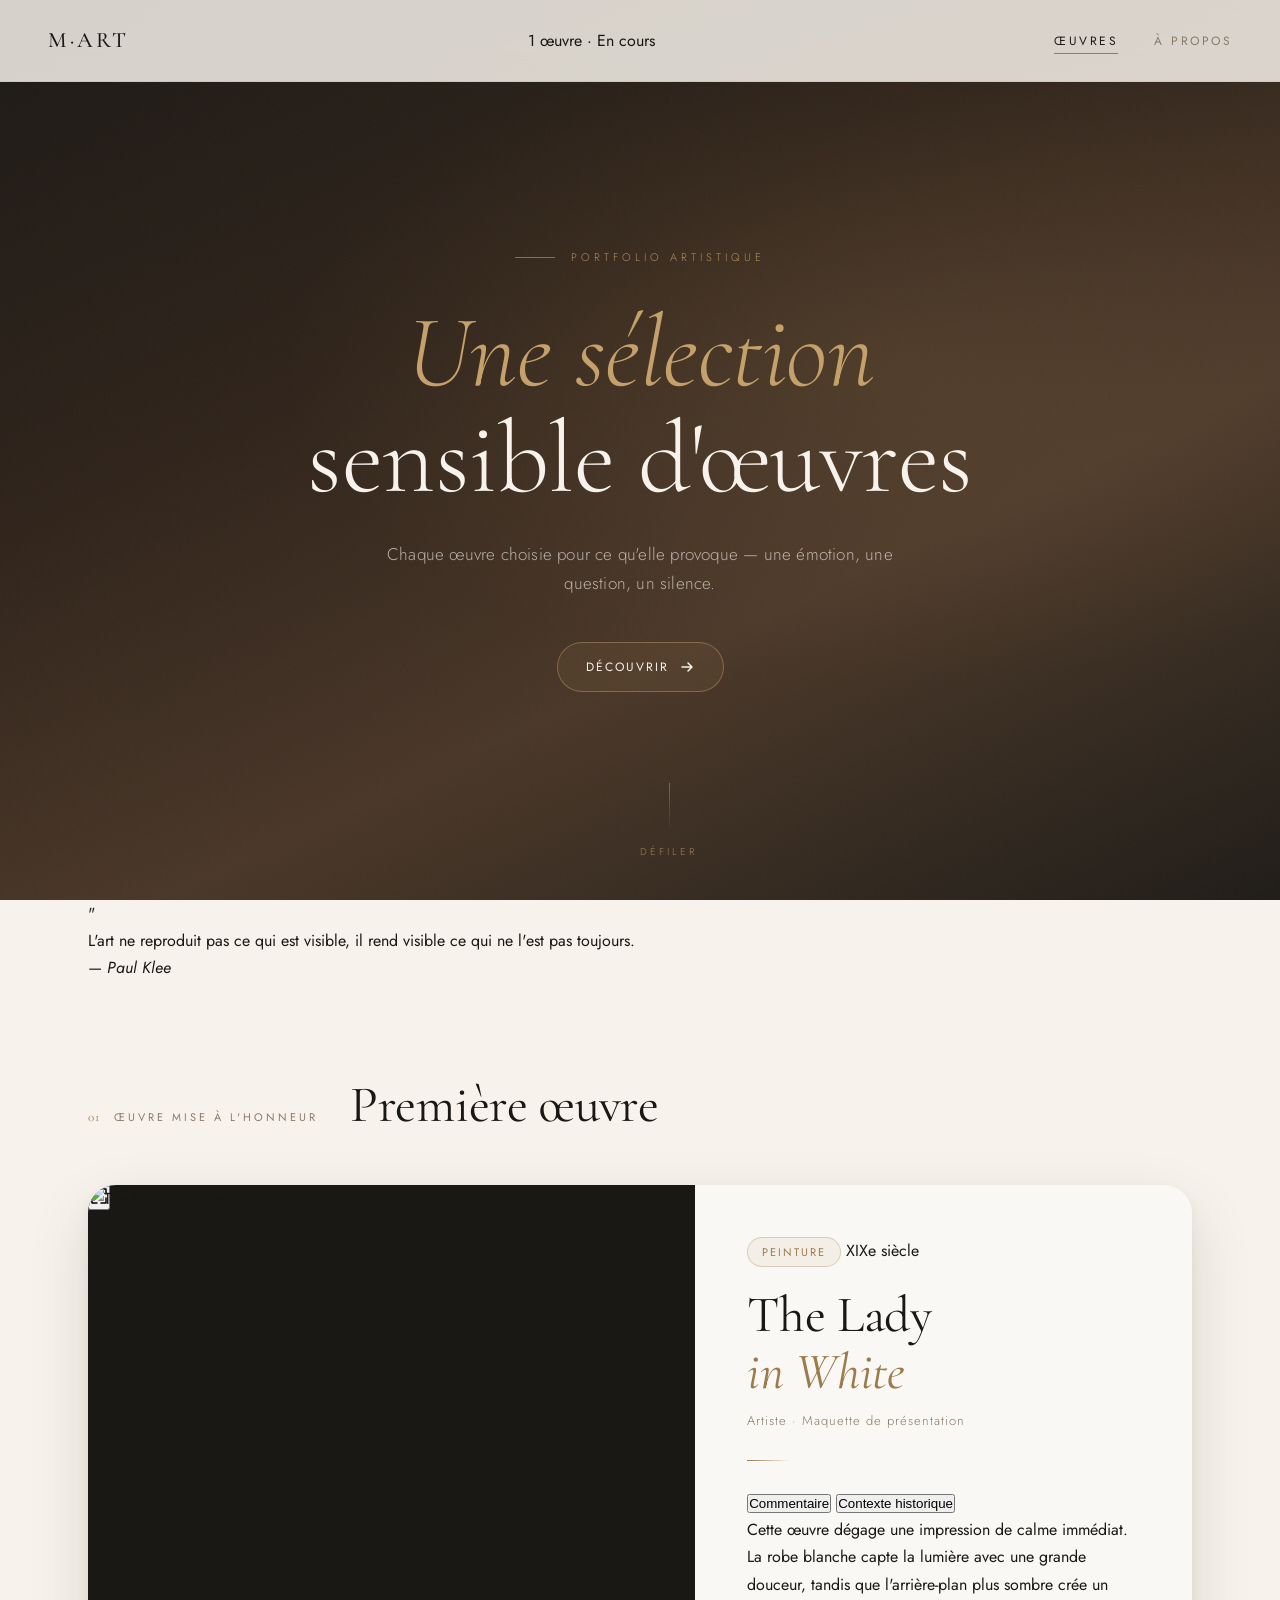
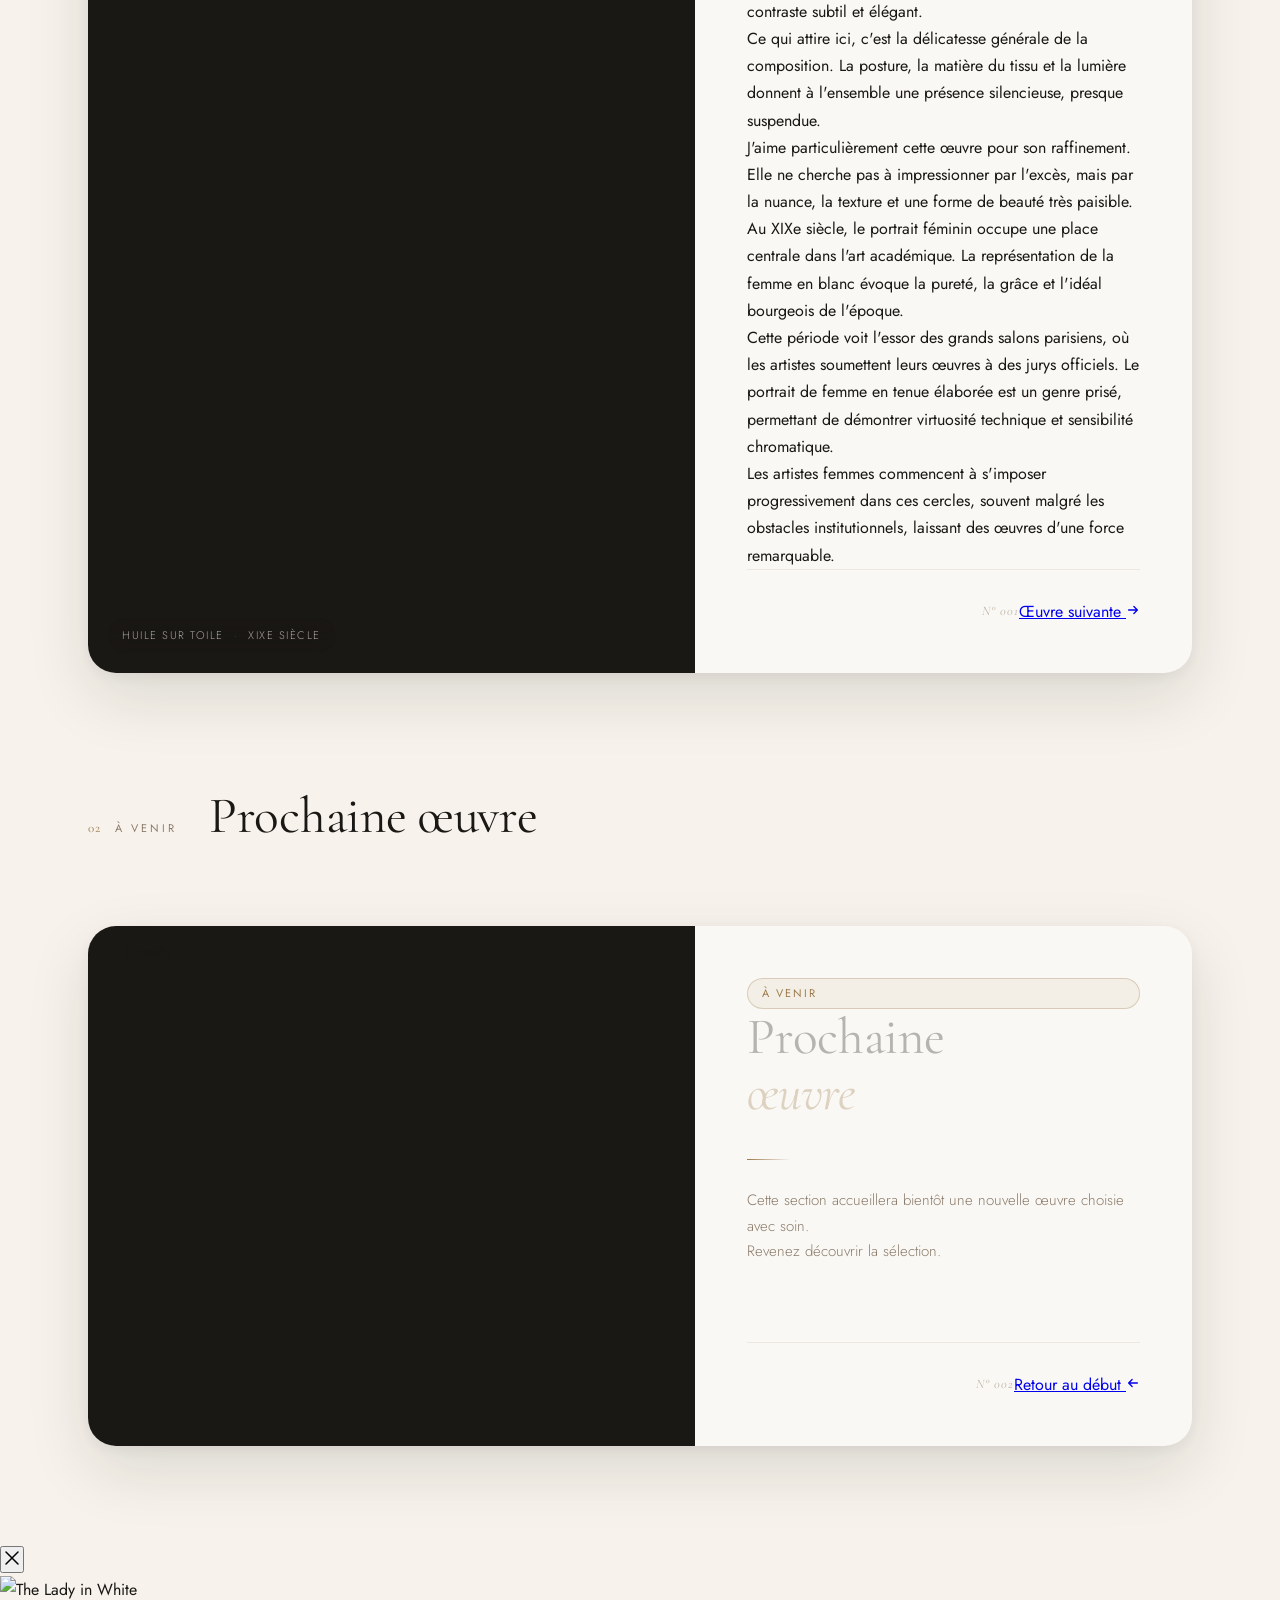
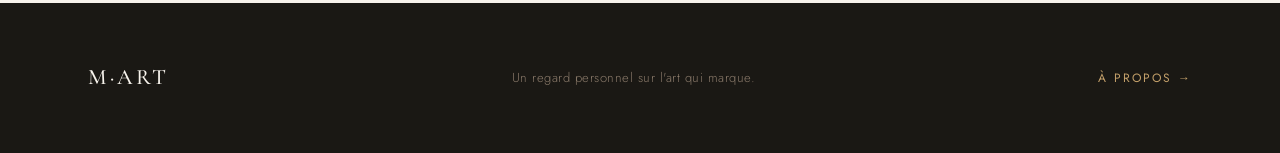
==== index.html @ 6d8e42b0 "Update title and navigation counter in index.html" ====
<!DOCTYPE html>
<html lang="fr">
<head>
  <meta charset="UTF-8">
  <meta name="viewport" content="width=device-width, initial-scale=1.0">
  <title>M·Art — Regards sensibles</title>
  <link rel="preconnect" href="https://fonts.googleapis.com">
  <link rel="preconnect" href="https://fonts.gstatic.com" crossorigin>
  <link href="https://fonts.googleapis.com/css2?family=Cormorant+Garamond:ital,wght@0,300;0,400;0,500;0,600;1,300;1,400;1,500&family=Jost:wght@200;300;400;500&display=swap" rel="stylesheet">
  <link rel="stylesheet" href="style.css">
</head>
<body>

  <!-- PROGRESS BAR -->
  <div class="progress-bar" id="progressBar"></div>

  <!-- PAGE TRANSITION OVERLAY -->
  <div class="page-transition" id="pageTransition"></div>

  <!-- NAVIGATION -->
  <nav class="nav" id="mainNav">
    <a href="index.html" class="nav-brand">M·Art</a>
    <div class="nav-center">
      <span class="nav-counter">1 œuvre · En cours</span>
    </div>
    <div class="nav-links">
      <a href="index.html" class="nav-link active">Œuvres</a>
      <a href="presentation.html" class="nav-link">À propos</a>
    </div>
  </nav>

  <!-- HERO -->
  <header class="hero" id="hero">
    <div class="hero-bg"></div>
    <div class="hero-noise"></div>
    <div class="hero-parallax-img" id="heroParallax"></div>

    <div class="hero-content">
      <div class="hero-eyebrow">
        <span class="eyebrow-line"></span>
        <span class="eyebrow-text">Portfolio artistique</span>
      </div>
      <h1 class="hero-title">
        <em>Une sélection</em><br>
        sensible d'œuvres
      </h1>
      <p class="hero-sub">
        Chaque œuvre choisie pour ce qu'elle provoque — une émotion, une question, un silence.
      </p>
      <a href="presentation.html" class="hero-cta page-link">
        <span>Découvrir</span>
        <svg width="16" height="16" viewBox="0 0 16 16" fill="none"><path d="M3 8h10M9 4l4 4-4 4" stroke="currentColor" stroke-width="1.5" stroke-linecap="round" stroke-linejoin="round"/></svg>
      </a>
    </div>

    <!-- SCROLL INDICATOR — séparé du bouton, positionné sur le côté -->
    <div class="hero-scroll">
      <div class="scroll-line"></div>
      <span>Défiler</span>
    </div>
  </header>

  <!-- QUOTE SECTION -->
  <section class="quote-section">
    <div class="quote-inner container">
      <span class="quote-mark">"</span>
      <blockquote>L'art ne reproduit pas ce qui est visible, il rend visible ce qui ne l'est pas toujours.</blockquote>
      <cite>— Paul Klee</cite>
    </div>
  </section>

  <!-- SECTION LABEL -->
  <section class="section-intro container">
    <div class="section-label">
      <span class="label-number">01</span>
      <span class="label-text">Œuvre mise à l'honneur</span>
    </div>
    <h2 class="section-heading">Première œuvre</h2>
  </section>

  <!-- ART CARD -->
  <main class="container">
    <article class="art-card reveal" id="artwork-1">

      <!-- IMAGE + FOCUS -->
      <div class="art-image-wrap" id="imageWrap">
        <div class="art-image-inner">
          <img src="lady.png" alt="The Lady in White" id="mainArtImg">
        </div>
        <button class="focus-btn" id="focusBtn" title="Agrandir">
          <svg width="18" height="18" viewBox="0 0 18 18" fill="none">
            <path d="M2 2h5M2 2v5M16 2h-5M16 2v5M2 16h5M2 16v-5M16 16h-5M16 16v-5" stroke="currentColor" stroke-width="1.5" stroke-linecap="round"/>
          </svg>
        </button>
        <div class="art-image-caption">
          <span>Huile sur toile</span>
          <span class="caption-dot">·</span>
          <span>XIXe siècle</span>
        </div>

        <!-- COLOR PALETTE -->
        <div class="color-palette">
          <div class="palette-dot" style="background:#d8cfc3;" title="#d8cfc3"></div>
          <div class="palette-dot" style="background:#8a7060;" title="#8a7060"></div>
          <div class="palette-dot" style="background:#3d2e22;" title="#3d2e22"></div>
          <div class="palette-dot" style="background:#ede6da;" title="#ede6da"></div>
        </div>
      </div>

      <!-- CONTENT -->
      <div class="art-content">
        <div class="art-meta">
          <span class="art-tag">Peinture</span>
          <span class="art-date">XIXe siècle</span>
        </div>

        <h3 class="art-title">The Lady<br><em>in White</em></h3>
        <p class="art-artist">Artiste · Maquette de présentation</p>

        <div class="art-divider"></div>

        <!-- TABS -->
        <div class="tabs">
          <button class="tab active" data-tab="comment">Commentaire</button>
          <button class="tab" data-tab="context">Contexte historique</button>
        </div>

        <div class="tab-content active" id="tab-comment">
          <p>Cette œuvre dégage une impression de calme immédiat. La robe blanche capte la lumière avec une grande douceur, tandis que l'arrière-plan plus sombre crée un contraste subtil et élégant.</p>
          <p>Ce qui attire ici, c'est la délicatesse générale de la composition. La posture, la matière du tissu et la lumière donnent à l'ensemble une présence silencieuse, presque suspendue.</p>
          <p>J'aime particulièrement cette œuvre pour son raffinement. Elle ne cherche pas à impressionner par l'excès, mais par la nuance, la texture et une forme de beauté très paisible.</p>
        </div>

        <div class="tab-content" id="tab-context">
          <p>Au XIXe siècle, le portrait féminin occupe une place centrale dans l'art académique. La représentation de la femme en blanc évoque la pureté, la grâce et l'idéal bourgeois de l'époque.</p>
          <p>Cette période voit l'essor des grands salons parisiens, où les artistes soumettent leurs œuvres à des jurys officiels. Le portrait de femme en tenue élaborée est un genre prisé, permettant de démontrer virtuosité technique et sensibilité chromatique.</p>
          <p>Les artistes femmes commencent à s'imposer progressivement dans ces cercles, souvent malgré les obstacles institutionnels, laissant des œuvres d'une force remarquable.</p>
        </div>

        <div class="art-footer">
          <div class="art-number">N° 001</div>
          <a href="#artwork-2" class="next-artwork">
            Œuvre suivante
            <svg width="14" height="14" viewBox="0 0 16 16" fill="none"><path d="M3 8h10M9 4l4 4-4 4" stroke="currentColor" stroke-width="1.5" stroke-linecap="round" stroke-linejoin="round"/></svg>
          </a>
        </div>
      </div>
    </article>

    <!-- ARTWORK 2 (placeholder) -->
    <div class="section-intro" style="padding-top:0; margin-bottom: 30px;">
      <div class="section-label">
        <span class="label-number">02</span>
        <span class="label-text">À venir</span>
      </div>
      <h2 class="section-heading">Prochaine œuvre</h2>
    </div>

    <article class="art-card art-card--placeholder reveal" id="artwork-2">
      <div class="art-image-wrap placeholder-image">
        <div class="placeholder-text">
          <svg width="32" height="32" viewBox="0 0 24 24" fill="none"><path d="M12 5v14M5 12h14" stroke="currentColor" stroke-width="1.5" stroke-linecap="round"/></svg>
          <span>Bientôt</span>
        </div>
      </div>
      <div class="art-content art-content--placeholder">
        <span class="art-tag">À venir</span>
        <h3 class="art-title" style="opacity:0.3">Prochaine<br><em>œuvre</em></h3>
        <div class="art-divider"></div>
        <p style="color: var(--taupe); font-size:15px; font-weight:300;">
          Cette section accueillera bientôt une nouvelle œuvre choisie avec soin.<br>Revenez découvrir la sélection.
        </p>
        <div class="art-footer">
          <div class="art-number">N° 002</div>
          <a href="#artwork-1" class="next-artwork">
            Retour au début
            <svg width="14" height="14" viewBox="0 0 16 16" fill="none" style="transform:rotate(180deg)"><path d="M3 8h10M9 4l4 4-4 4" stroke="currentColor" stroke-width="1.5" stroke-linecap="round" stroke-linejoin="round"/></svg>
          </a>
        </div>
      </div>
    </article>
  </main>

  <!-- LIGHTBOX -->
  <div class="lightbox" id="lightbox">
    <button class="lightbox-close" id="lightboxClose">
      <svg width="20" height="20" viewBox="0 0 20 20" fill="none"><path d="M4 4l12 12M16 4L4 16" stroke="currentColor" stroke-width="1.5" stroke-linecap="round"/></svg>
    </button>
    <div class="lightbox-img-wrap">
      <img src="lady.png" alt="The Lady in White" id="lightboxImg">
    </div>
  </div>

  <!-- FOOTER -->
  <footer class="site-footer">
    <div class="footer-inner container">
      <p class="footer-brand">M·Art</p>
      <p class="footer-copy">Un regard personnel sur l'art qui marque.</p>
      <a href="presentation.html" class="footer-link page-link">À propos →</a>
    </div>
  </footer>

  <script>
    // === PROGRESS BAR ===
    const progressBar = document.getElementById('progressBar');
    window.addEventListener('scroll', () => {
      const scrollTop = window.scrollY;
      const docHeight = document.body.scrollHeight - window.innerHeight;
      progressBar.style.width = (scrollTop / docHeight * 100) + '%';
    });

    // === PARALLAX HERO ===
    const heroBg = document.getElementById('heroParallax');
    window.addEventListener('scroll', () => {
      const y = window.scrollY;
      if (heroBg) heroBg.style.transform = `translateY(${y * 0.3}px)`;
    });

    // === REVEAL ON SCROLL ===
    const observer = new IntersectionObserver((entries) => {
      entries.forEach(e => {
        if (e.isIntersecting) e.target.classList.add('visible');
      });
    }, { threshold: 0.08 });
    document.querySelectorAll('.reveal').forEach(el => observer.observe(el));

    // === TABS ===
    document.querySelectorAll('.tab').forEach(btn => {
      btn.addEventListener('click', () => {
        const tabId = btn.dataset.tab;
        btn.closest('.art-content').querySelectorAll('.tab').forEach(t => t.classList.remove('active'));
        btn.closest('.art-content').querySelectorAll('.tab-content').forEach(c => c.classList.remove('active'));
        btn.classList.add('active');
        document.getElementById('tab-' + tabId).classList.add('active');
      });
    });

    // === LIGHTBOX ===
    const lightbox = document.getElementById('lightbox');
    document.getElementById('focusBtn').addEventListener('click', () => {
      lightbox.classList.add('open');
      document.body.style.overflow = 'hidden';
    });
    document.getElementById('lightboxClose').addEventListener('click', closeLightbox);
    lightbox.addEventListener('click', (e) => { if (e.target === lightbox) closeLightbox(); });
    document.addEventListener('keydown', (e) => { if (e.key === 'Escape') closeLightbox(); });
    function closeLightbox() {
      lightbox.classList.remove('open');
      document.body.style.overflow = '';
    }

    // === PAGE TRANSITIONS ===
    const overlay = document.getElementById('pageTransition');
    document.querySelectorAll('a.page-link').forEach(link => {
      link.addEventListener('click', (e) => {
        const href = link.getAttribute('href');
        if (!href || href.startsWith('#')) return;
        e.preventDefault();
        overlay.classList.add('active');
        setTimeout(() => { window.location.href = href; }, 380);
      });
    });
    window.addEventListener('pageshow', () => {
      overlay.classList.remove('active');
    });

    // === NAV SCROLL ===
    const nav = document.getElementById('mainNav');
    window.addEventListener('scroll', () => {
      nav.classList.toggle('scrolled', window.scrollY > 60);
    });
  </script>
</body>
</html>
---- style.css ----
/* =============================================
   M-ART — Style éditorial haut de gamme
   Palette : ivoire chaud, charbon, or brun, taupe
============================================= */

/* === RESET & BASE === */
*, *::before, *::after {
  box-sizing: border-box;
  margin: 0;
  padding: 0;
}

:root {
  --ivory:     #f7f3ec;
  --ivory-2:   #ede8df;
  --cream:     #faf8f4;
  --charcoal:  #1a1814;
  --brown:     #2e2219;
  --gold:      #9c7a4a;
  --gold-light:#c4a06a;
  --taupe:     #8a7a6a;
  --taupe-lt:  #bfb4a6;
  --white:     #ffffff;

  --font-display: 'Cormorant Garamond', Georgia, serif;
  --font-body:    'Jost', sans-serif;

  --radius-sm: 8px;
  --radius-md: 18px;
  --radius-lg: 28px;

  --shadow-card: 0 24px 64px rgba(26,24,20,0.12), 0 4px 16px rgba(26,24,20,0.06);
  --shadow-img:  0 16px 48px rgba(26,24,20,0.18);
}

html {
  scroll-behavior: smooth;
}

body {
  font-family: var(--font-body);
  background: var(--ivory);
  color: var(--charcoal);
  line-height: 1.7;
  -webkit-font-smoothing: antialiased;
  cursor: default;
}

/* === CUSTOM CURSOR === */
body * {
  cursor: default;
}
a, button { cursor: pointer; }

/* === NAVIGATION === */
.nav {
  position: fixed;
  top: 0;
  left: 0;
  right: 0;
  z-index: 100;
  display: flex;
  align-items: center;
  justify-content: space-between;
  padding: 22px 48px;
  background: rgba(247, 243, 236, 0.85);
  backdrop-filter: blur(14px);
  -webkit-backdrop-filter: blur(14px);
  border-bottom: 1px solid rgba(156, 122, 74, 0.12);
  transition: padding 0.3s ease;
}

.nav-brand {
  font-family: var(--font-display);
  font-size: 22px;
  font-weight: 500;
  letter-spacing: 3px;
  color: var(--charcoal);
  text-decoration: none;
  text-transform: uppercase;
}

.nav-links {
  display: flex;
  gap: 36px;
}

.nav-link {
  font-family: var(--font-body);
  font-size: 12px;
  font-weight: 400;
  letter-spacing: 2.5px;
  text-transform: uppercase;
  color: var(--taupe);
  text-decoration: none;
  position: relative;
  transition: color 0.3s ease;
}

.nav-link::after {
  content: '';
  position: absolute;
  bottom: -3px;
  left: 0;
  width: 0;
  height: 1px;
  background: var(--gold);
  transition: width 0.3s ease;
}

.nav-link:hover,
.nav-link.active {
  color: var(--charcoal);
}

.nav-link:hover::after,
.nav-link.active::after {
  width: 100%;
}

/* === HERO === */
.hero {
  position: relative;
  min-height: 100vh;
  display: flex;
  align-items: center;
  justify-content: center;
  overflow: hidden;
  padding: 120px 48px 80px;
}

.hero-bg {
  position: absolute;
  inset: 0;
  background:
    radial-gradient(ellipse 80% 60% at 70% 40%, rgba(156, 122, 74, 0.18) 0%, transparent 60%),
    radial-gradient(ellipse 60% 80% at 20% 70%, rgba(46, 34, 25, 0.12) 0%, transparent 60%),
    linear-gradient(155deg, #1a1814 0%, #2e2219 35%, #4a3728 65%, #1e1b16 100%);
}

.hero-noise {
  position: absolute;
  inset: 0;
  opacity: 0.04;
  background-image: url("data:image/svg+xml,%3Csvg viewBox='0 0 256 256' xmlns='http://www.w3.org/2000/svg'%3E%3Cfilter id='noise'%3E%3CfeTurbulence type='fractalNoise' baseFrequency='0.9' numOctaves='4' stitchTiles='stitch'/%3E%3C/filter%3E%3Crect width='100%25' height='100%25' filter='url(%23noise)'/%3E%3C/svg%3E");
  background-size: 200px;
  pointer-events: none;
}

.hero-content {
  position: relative;
  z-index: 2;
  max-width: 900px;
  text-align: center;
  animation: fadeUp 1.1s cubic-bezier(0.22, 1, 0.36, 1) both;
}

@keyframes fadeUp {
  from { opacity: 0; transform: translateY(32px); }
  to   { opacity: 1; transform: translateY(0); }
}

.hero-eyebrow {
  display: flex;
  align-items: center;
  justify-content: center;
  gap: 16px;
  margin-bottom: 32px;
  animation: fadeUp 1.1s 0.1s cubic-bezier(0.22, 1, 0.36, 1) both;
}

.eyebrow-line {
  display: block;
  width: 40px;
  height: 1px;
  background: rgba(196, 160, 106, 0.6);
}

.eyebrow-text {
  font-family: var(--font-body);
  font-size: 11px;
  font-weight: 300;
  letter-spacing: 4px;
  text-transform: uppercase;
  color: rgba(196, 160, 106, 0.85);
}

.hero-title {
  font-family: var(--font-display);
  font-size: clamp(56px, 8vw, 110px);
  font-weight: 300;
  line-height: 1.04;
  color: var(--ivory);
  margin-bottom: 28px;
  letter-spacing: -0.5px;
  animation: fadeUp 1.1s 0.18s cubic-bezier(0.22, 1, 0.36, 1) both;
}

.hero-title em {
  font-style: italic;
  color: var(--gold-light);
}

.hero-sub {
  font-size: 17px;
  font-weight: 300;
  color: rgba(247, 243, 236, 0.65);
  max-width: 540px;
  margin: 0 auto 44px;
  letter-spacing: 0.2px;
  animation: fadeUp 1.1s 0.26s cubic-bezier(0.22, 1, 0.36, 1) both;
}

.hero-cta {
  display: inline-flex;
  align-items: center;
  gap: 10px;
  padding: 14px 28px;
  border: 1px solid rgba(196, 160, 106, 0.45);
  border-radius: 999px;
  color: var(--ivory);
  text-decoration: none;
  font-size: 12px;
  font-weight: 400;
  letter-spacing: 2px;
  text-transform: uppercase;
  background: rgba(156, 122, 74, 0.12);
  transition: all 0.35s ease;
  backdrop-filter: blur(4px);
  animation: fadeUp 1.1s 0.34s cubic-bezier(0.22, 1, 0.36, 1) both;
}

.hero-cta:hover {
  background: rgba(156, 122, 74, 0.28);
  border-color: rgba(196, 160, 106, 0.7);
  gap: 16px;
}

/* On presentation page, the button is on light background */
.about-content .hero-cta {
  color: var(--charcoal);
  border-color: rgba(156, 122, 74, 0.4);
  background: rgba(156, 122, 74, 0.08);
  animation: none;
}

.about-content .hero-cta:hover {
  background: rgba(156, 122, 74, 0.16);
}

.hero-scroll {
  position: absolute;
  bottom: 40px;
  left: 50%;
  transform: translateX(-50%);
  display: flex;
  flex-direction: column;
  align-items: center;
  gap: 12px;
  color: rgba(196, 160, 106, 0.5);
  font-size: 10px;
  letter-spacing: 3px;
  text-transform: uppercase;
  z-index: 2;
  animation: fadeUp 1.4s 0.6s ease both;
}

.scroll-line {
  width: 1px;
  height: 48px;
  background: linear-gradient(to bottom, rgba(196, 160, 106, 0.5), transparent);
  animation: scrollPulse 2.5s ease-in-out infinite;
}

@keyframes scrollPulse {
  0%, 100% { transform: scaleY(1); opacity: 0.5; }
  50%       { transform: scaleY(1.2); opacity: 1; }
}

/* === PAGE HERO (sous-pages) === */
.page-hero {
  position: relative;
  min-height: 55vh;
  display: flex;
  align-items: center;
  padding: 140px 48px 80px;
  overflow: hidden;
}

.page-hero-content {
  position: relative;
  z-index: 2;
  animation: fadeUp 1s cubic-bezier(0.22, 1, 0.36, 1) both;
}

.page-hero-title {
  font-family: var(--font-display);
  font-size: clamp(52px, 7vw, 90px);
  font-weight: 300;
  line-height: 1.06;
  color: var(--ivory);
  margin-top: 24px;
  letter-spacing: -0.5px;
}

.page-hero-title em {
  font-style: italic;
  color: var(--gold-light);
}

/* === CONTAINER === */
.container {
  max-width: 1200px;
  margin: 0 auto;
  padding: 0 48px;
}

/* === SECTION INTRO === */
.section-intro {
  padding-top: 80px;
  padding-bottom: 36px;
  display: flex;
  align-items: baseline;
  gap: 32px;
}

.section-label {
  display: flex;
  align-items: baseline;
  gap: 14px;
}

.label-number {
  font-family: var(--font-display);
  font-size: 13px;
  color: var(--gold);
  letter-spacing: 1px;
}

.label-text {
  font-size: 11px;
  font-weight: 400;
  letter-spacing: 3px;
  text-transform: uppercase;
  color: var(--taupe);
}

.section-heading {
  font-family: var(--font-display);
  font-size: clamp(32px, 4vw, 52px);
  font-weight: 400;
  letter-spacing: -0.3px;
  color: var(--charcoal);
}

/* === ART CARD === */
.art-card {
  display: grid;
  grid-template-columns: 1.1fr 0.9fr;
  gap: 0;
  background: var(--cream);
  border-radius: var(--radius-lg);
  overflow: hidden;
  box-shadow: var(--shadow-card);
  margin-bottom: 100px;
  transform: translateY(20px);
  opacity: 0;
  animation: fadeUp 0.9s 0.1s cubic-bezier(0.22, 1, 0.36, 1) forwards;
}

.art-image-wrap {
  position: relative;
  background: var(--charcoal);
  overflow: hidden;
  min-height: 520px;
}

.art-image-inner {
  position: absolute;
  inset: 0;
  overflow: hidden;
}

.art-image-inner img {
  width: 100%;
  height: 100%;
  object-fit: cover;
  display: block;
  transition: transform 0.8s cubic-bezier(0.22, 1, 0.36, 1);
}

.art-card:hover .art-image-inner img {
  transform: scale(1.04);
}

.art-image-caption {
  position: absolute;
  bottom: 20px;
  left: 20px;
  display: flex;
  align-items: center;
  gap: 10px;
  font-size: 11px;
  letter-spacing: 1.5px;
  text-transform: uppercase;
  color: rgba(247, 243, 236, 0.65);
  background: rgba(26, 24, 20, 0.45);
  backdrop-filter: blur(8px);
  padding: 8px 14px;
  border-radius: 999px;
  font-family: var(--font-body);
  font-weight: 300;
}

.caption-dot {
  opacity: 0.4;
}

.art-content {
  padding: 52px 52px 48px;
  display: flex;
  flex-direction: column;
}

.art-meta {
  margin-bottom: 20px;
}

.art-tag {
  display: inline-block;
  padding: 5px 14px;
  border-radius: 999px;
  border: 1px solid rgba(156, 122, 74, 0.3);
  background: rgba(156, 122, 74, 0.07);
  color: var(--gold);
  font-size: 11px;
  font-weight: 400;
  letter-spacing: 2px;
  text-transform: uppercase;
}

.art-title {
  font-family: var(--font-display);
  font-size: clamp(38px, 4vw, 58px);
  font-weight: 400;
  line-height: 1.1;
  color: var(--charcoal);
  margin-bottom: 10px;
  letter-spacing: -0.3px;
}

.art-title em {
  font-style: italic;
  color: var(--gold);
}

.art-artist {
  font-size: 13px;
  font-weight: 300;
  color: var(--taupe);
  letter-spacing: 1px;
  margin-bottom: 0;
}

.art-divider {
  width: 44px;
  height: 1px;
  background: linear-gradient(to right, var(--gold), transparent);
  margin: 28px 0;
}

.art-body p {
  font-size: 16px;
  font-weight: 300;
  color: #3a3530;
  margin-bottom: 18px;
  line-height: 1.75;
}

.art-footer {
  margin-top: auto;
  padding-top: 28px;
  border-top: 1px solid var(--ivory-2);
  display: flex;
  align-items: center;
  justify-content: flex-end;
}

.art-number {
  font-family: var(--font-display);
  font-size: 13px;
  font-style: italic;
  color: var(--taupe-lt);
  letter-spacing: 1px;
}

/* === ABOUT CARD === */
.about-card {
  display: grid;
  grid-template-columns: 0.9fr 1.1fr;
  gap: 0;
  background: var(--cream);
  border-radius: var(--radius-lg);
  overflow: hidden;
  box-shadow: var(--shadow-card);
  margin: 80px 0 100px;
  animation: fadeUp 0.9s 0.1s cubic-bezier(0.22, 1, 0.36, 1) both;
}

.about-image-wrap {
  position: relative;
  background: var(--charcoal);
  min-height: 560px;
  overflow: hidden;
}

.about-image-inner {
  position: absolute;
  inset: 0;
}

.about-image-inner img {
  width: 100%;
  height: 100%;
  object-fit: cover;
  object-position: top center;
  display: block;
}

.about-image-deco {
  position: absolute;
  bottom: 0;
  left: 0;
  right: 0;
  height: 200px;
  background: linear-gradient(to top, rgba(26,24,20,0.5) 0%, transparent 100%);
}

.about-content {
  padding: 60px 56px 56px;
  display: flex;
  flex-direction: column;
}

.about-title {
  font-family: var(--font-display);
  font-size: clamp(36px, 4vw, 54px);
  font-weight: 400;
  line-height: 1.12;
  color: var(--charcoal);
  margin: 18px 0 0;
  letter-spacing: -0.3px;
}

.about-title em {
  font-style: italic;
  color: var(--gold);
}

.about-body p {
  font-size: 16px;
  font-weight: 300;
  color: #3a3530;
  margin-bottom: 18px;
  line-height: 1.78;
}

.about-body strong {
  font-weight: 500;
  color: var(--charcoal);
}

/* === FOOTER === */
.site-footer {
  background: var(--charcoal);
  padding: 56px 0;
}

.footer-inner {
  display: flex;
  align-items: center;
  justify-content: space-between;
}

.footer-brand {
  font-family: var(--font-display);
  font-size: 22px;
  font-weight: 500;
  letter-spacing: 3px;
  text-transform: uppercase;
  color: var(--ivory);
}

.footer-copy {
  font-size: 13px;
  font-weight: 300;
  color: var(--taupe);
  letter-spacing: 0.5px;
}

.footer-link {
  font-size: 12px;
  font-weight: 400;
  letter-spacing: 2px;
  text-transform: uppercase;
  color: var(--gold-light);
  text-decoration: none;
  transition: color 0.3s ease;
}

.footer-link:hover {
  color: var(--ivory);
}

/* === RESPONSIVE === */
@media (max-width: 980px) {
  .nav {
    padding: 18px 24px;
  }

  .container {
    padding: 0 24px;
  }

  .hero, .page-hero {
    padding-left: 24px;
    padding-right: 24px;
  }

  .art-card,
  .about-card {
    grid-template-columns: 1fr;
  }

  .art-image-wrap,
  .about-image-wrap {
    min-height: 340px;
    position: relative;
  }

  .art-content,
  .about-content {
    padding: 40px 32px;
  }

  .section-intro {
    flex-direction: column;
    gap: 12px;
    padding-top: 56px;
  }

  .footer-inner {
    flex-direction: column;
    gap: 16px;
    text-align: center;
  }
}

@media (max-width: 600px) {
  .nav-links {
    gap: 20px;
  }

  .hero-title {
    font-size: 48px;
  }

  .art-content,
  .about-content {
    padding: 32px 24px;
  }
}
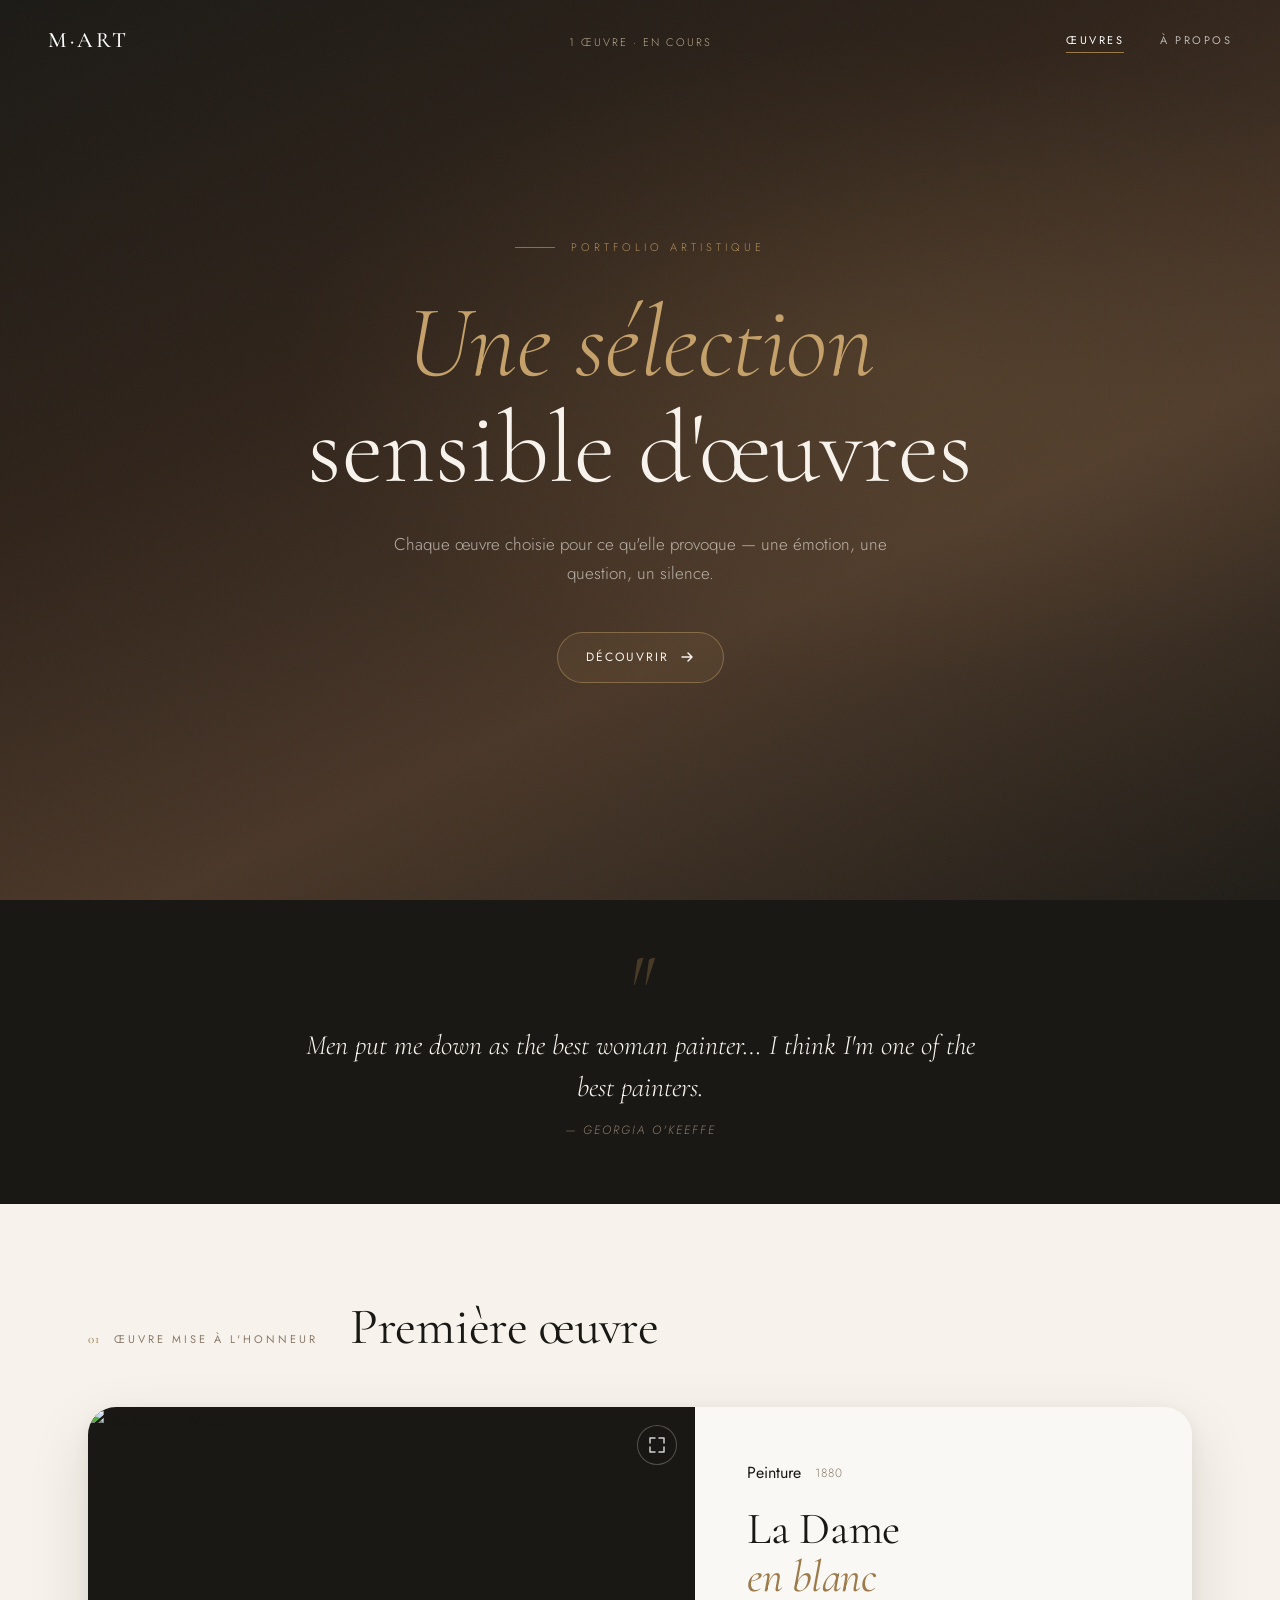
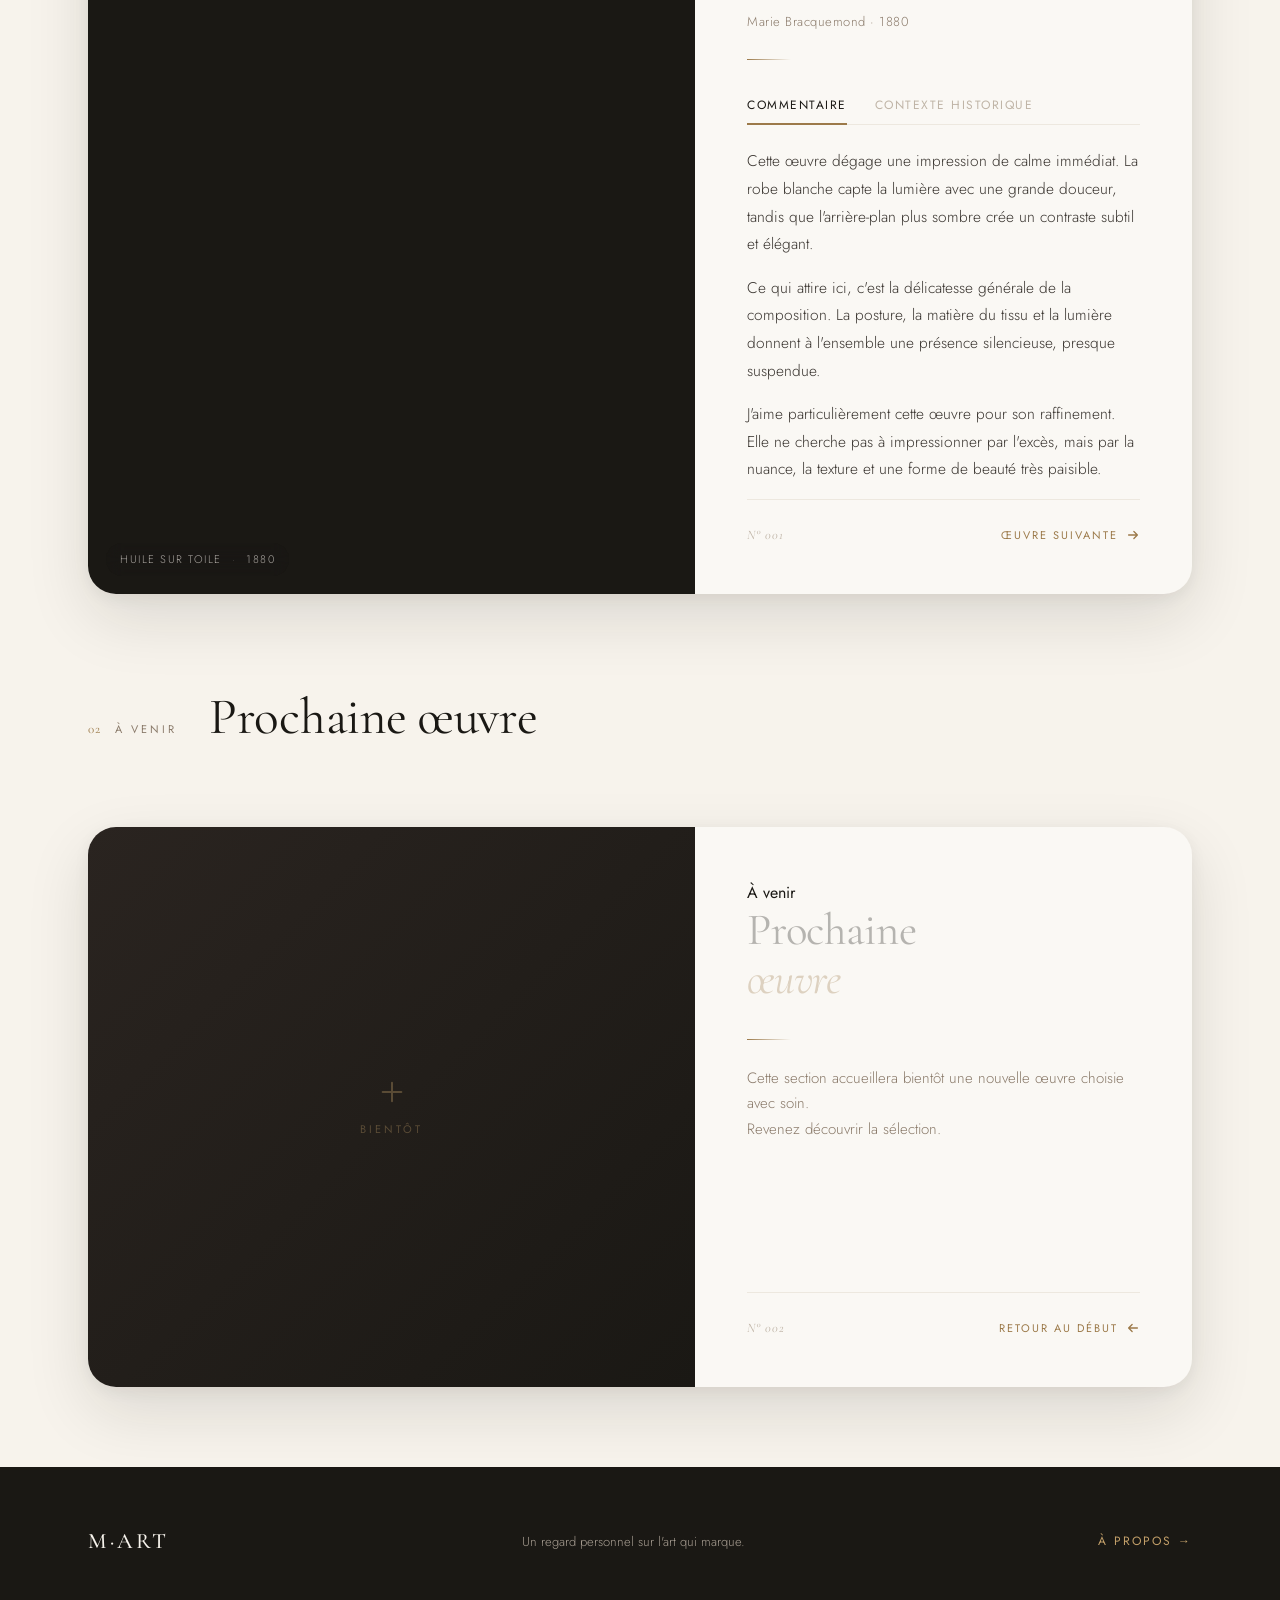
==== commit d6babcae: "Update index.html" ====
--- a/index.html
+++ b/index.html
@@ -53,19 +53,15 @@
       </a>
     </div>
 
-    <!-- SCROLL INDICATOR — séparé du bouton, positionné sur le côté -->
-    <div class="hero-scroll">
-      <div class="scroll-line"></div>
-      <span>Défiler</span>
-    </div>
+
   </header>
 
   <!-- QUOTE SECTION -->
   <section class="quote-section">
     <div class="quote-inner container">
       <span class="quote-mark">"</span>
-      <blockquote>L'art ne reproduit pas ce qui est visible, il rend visible ce qui ne l'est pas toujours.</blockquote>
-      <cite>— Paul Klee</cite>
+      <blockquote>Men put me down as the best woman painter… I think I'm one of the best painters.</blockquote>
+      <cite>— Georgia O'Keeffe</cite>
     </div>
   </section>
 
@@ -95,27 +91,20 @@
         <div class="art-image-caption">
           <span>Huile sur toile</span>
           <span class="caption-dot">·</span>
-          <span>XIXe siècle</span>
-        </div>
-
-        <!-- COLOR PALETTE -->
-        <div class="color-palette">
-          <div class="palette-dot" style="background:#d8cfc3;" title="#d8cfc3"></div>
-          <div class="palette-dot" style="background:#8a7060;" title="#8a7060"></div>
-          <div class="palette-dot" style="background:#3d2e22;" title="#3d2e22"></div>
-          <div class="palette-dot" style="background:#ede6da;" title="#ede6da"></div>
-        </div>
+          <span>1880</span>
+        </div>
+
       </div>
 
       <!-- CONTENT -->
       <div class="art-content">
         <div class="art-meta">
-          <span class="art-tag">Peinture</span>
-          <span class="art-date">XIXe siècle</span>
-        </div>
-
-        <h3 class="art-title">The Lady<br><em>in White</em></h3>
-        <p class="art-artist">Artiste · Maquette de présentation</p>
+          <span class="art-tag-plain">Peinture</span>
+          <span class="art-date">1880</span>
+        </div>
+
+        <h3 class="art-title">La Dame<br><em>en blanc</em></h3>
+        <p class="art-artist">Marie Bracquemond · 1880</p>
 
         <div class="art-divider"></div>
 
@@ -164,7 +153,7 @@
         </div>
       </div>
       <div class="art-content art-content--placeholder">
-        <span class="art-tag">À venir</span>
+        <span class="art-tag-plain">À venir</span>
         <h3 class="art-title" style="opacity:0.3">Prochaine<br><em>œuvre</em></h3>
         <div class="art-divider"></div>
         <p style="color: var(--taupe); font-size:15px; font-weight:300;">
@@ -187,7 +176,7 @@
       <svg width="20" height="20" viewBox="0 0 20 20" fill="none"><path d="M4 4l12 12M16 4L4 16" stroke="currentColor" stroke-width="1.5" stroke-linecap="round"/></svg>
     </button>
     <div class="lightbox-img-wrap">
-      <img src="lady.png" alt="The Lady in White" id="lightboxImg">
+      <img src="lady.png" alt="La Dame en blanc — Marie Bracquemond" id="lightboxImg">
     </div>
   </div>
 
--- a/style.css
+++ b/style.css
@@ -1,41 +1,30 @@
 /* =============================================
-   M-ART — Style éditorial haut de gamme
-   Palette : ivoire chaud, charbon, or brun, taupe
+   M-ART — Style éditorial haut de gamme v2
+   Fix scroll bug + toutes les nouvelles features
 ============================================= */
 
-/* === RESET & BASE === */
-*, *::before, *::after {
-  box-sizing: border-box;
-  margin: 0;
-  padding: 0;
-}
+*, *::before, *::after { box-sizing: border-box; margin: 0; padding: 0; }
 
 :root {
-  --ivory:     #f7f3ec;
-  --ivory-2:   #ede8df;
-  --cream:     #faf8f4;
-  --charcoal:  #1a1814;
-  --brown:     #2e2219;
-  --gold:      #9c7a4a;
-  --gold-light:#c4a06a;
-  --taupe:     #8a7a6a;
-  --taupe-lt:  #bfb4a6;
-  --white:     #ffffff;
+  --ivory:      #f7f3ec;
+  --ivory-2:    #ede8df;
+  --cream:      #faf8f4;
+  --charcoal:   #1a1814;
+  --brown:      #2e2219;
+  --gold:       #9c7a4a;
+  --gold-light: #c4a06a;
+  --taupe:      #8a7a6a;
+  --taupe-lt:   #bfb4a6;
+  --white:      #ffffff;
 
   --font-display: 'Cormorant Garamond', Georgia, serif;
   --font-body:    'Jost', sans-serif;
 
-  --radius-sm: 8px;
-  --radius-md: 18px;
   --radius-lg: 28px;
-
   --shadow-card: 0 24px 64px rgba(26,24,20,0.12), 0 4px 16px rgba(26,24,20,0.06);
-  --shadow-img:  0 16px 48px rgba(26,24,20,0.18);
-}
-
-html {
-  scroll-behavior: smooth;
-}
+}
+
+html { scroll-behavior: smooth; }
 
 body {
   font-family: var(--font-body);
@@ -43,31 +32,56 @@
   color: var(--charcoal);
   line-height: 1.7;
   -webkit-font-smoothing: antialiased;
-  cursor: default;
-}
-
-/* === CUSTOM CURSOR === */
-body * {
-  cursor: default;
-}
-a, button { cursor: pointer; }
+  cursor: url("data:image/svg+xml,%3Csvg xmlns='http://www.w3.org/2000/svg' width='40' height='40' viewBox='0 0 100 100'%3E%3Crect x='45' y='72' width='10' height='18' rx='2' fill='%235a3e1a'/%3E%3Cpath d='M50 5 C50 5 20 35 15 45 C10 55 20 58 28 55 C22 62 18 68 20 72 L80 72 C82 68 78 62 72 55 C80 58 90 55 85 45 C80 35 50 5 50 5Z' fill='%23217a2f'/%3E%3Cpath d='M50 5 C50 5 35 22 30 30 C38 27 45 28 50 30 C55 28 62 27 70 30 C65 22 50 5 50 5Z' fill='%2328963a'/%3E%3Cpath d='M28 55 C32 48 40 44 50 44 C60 44 68 48 72 55' fill='none' stroke='%23217a2f' stroke-width='0'/%3E%3Cellipse cx='30' cy='50' rx='6' ry='4' fill='%23fafafa' opacity='0.15'/%3E%3Cellipse cx='70' cy='50' rx='6' ry='4' fill='%23fafafa' opacity='0.15'/%3E%3Cellipse cx='50' cy='38' rx='5' ry='3' fill='%23fafafa' opacity='0.15'/%3E%3Cellipse cx='38' cy='62' rx='5' ry='3' fill='%23fafafa' opacity='0.12'/%3E%3Cellipse cx='62' cy='62' rx='5' ry='3' fill='%23fafafa' opacity='0.12'/%3E%3C/svg%3E") 20 38, auto;
+}
+
+a, button {
+  cursor: url("data:image/svg+xml,%3Csvg xmlns='http://www.w3.org/2000/svg' width='40' height='40' viewBox='0 0 100 100'%3E%3Crect x='45' y='72' width='10' height='18' rx='2' fill='%233d2a0e'/%3E%3Cpath d='M50 5 C50 5 20 35 15 45 C10 55 20 58 28 55 C22 62 18 68 20 72 L80 72 C82 68 78 62 72 55 C80 58 90 55 85 45 C80 35 50 5 50 5Z' fill='%23155225'/%3E%3Cpath d='M50 5 C50 5 35 22 30 30 C38 27 45 28 50 30 C55 28 62 27 70 30 C65 22 50 5 50 5Z' fill='%231a6b2e'/%3E%3Cellipse cx='30' cy='50' rx='6' ry='4' fill='%23fafafa' opacity='0.15'/%3E%3Cellipse cx='70' cy='50' rx='6' ry='4' fill='%23fafafa' opacity='0.15'/%3E%3Cellipse cx='50' cy='38' rx='5' ry='3' fill='%23fafafa' opacity='0.15'/%3E%3Cellipse cx='38' cy='62' rx='5' ry='3' fill='%23fafafa' opacity='0.12'/%3E%3Cellipse cx='62' cy='62' rx='5' ry='3' fill='%23fafafa' opacity='0.12'/%3E%3C/svg%3E") 20 38, pointer;
+}
+
+/* === PROGRESS BAR === */
+.progress-bar {
+  position: fixed;
+  top: 0; left: 0;
+  height: 2px;
+  width: 0%;
+  background: linear-gradient(to right, var(--gold), var(--gold-light));
+  z-index: 1000;
+  transition: width 0.1s linear;
+}
+
+/* === PAGE TRANSITION === */
+.page-transition {
+  position: fixed;
+  inset: 0;
+  background: var(--charcoal);
+  z-index: 999;
+  opacity: 0;
+  pointer-events: none;
+  transition: opacity 0.38s ease;
+}
+.page-transition.active {
+  opacity: 1;
+  pointer-events: all;
+}
 
 /* === NAVIGATION === */
 .nav {
   position: fixed;
-  top: 0;
-  left: 0;
-  right: 0;
+  top: 0; left: 0; right: 0;
   z-index: 100;
   display: flex;
   align-items: center;
   justify-content: space-between;
   padding: 22px 48px;
-  background: rgba(247, 243, 236, 0.85);
+  transition: padding 0.35s ease, background 0.35s ease, box-shadow 0.35s ease;
+}
+.nav.scrolled {
+  padding: 14px 48px;
+  background: rgba(247, 243, 236, 0.92);
   backdrop-filter: blur(14px);
   -webkit-backdrop-filter: blur(14px);
-  border-bottom: 1px solid rgba(156, 122, 74, 0.12);
-  transition: padding 0.3s ease;
+  box-shadow: 0 1px 0 rgba(156,122,74,0.12);
 }
 
 .nav-brand {
@@ -75,48 +89,55 @@
   font-size: 22px;
   font-weight: 500;
   letter-spacing: 3px;
-  color: var(--charcoal);
+  text-transform: uppercase;
   text-decoration: none;
-  text-transform: uppercase;
-}
-
-.nav-links {
-  display: flex;
-  gap: 36px;
-}
+  color: white;
+  transition: color 0.35s ease;
+}
+.nav.scrolled .nav-brand { color: var(--charcoal); }
+
+.nav-center {
+  position: absolute;
+  left: 50%;
+  transform: translateX(-50%);
+}
+.nav-counter {
+  font-size: 11px;
+  font-weight: 300;
+  letter-spacing: 2px;
+  text-transform: uppercase;
+  color: rgba(220,200,165,0.82);
+  transition: color 0.35s ease;
+}
+.nav.scrolled .nav-counter { color: var(--taupe); }
+
+.nav-links { display: flex; gap: 36px; }
 
 .nav-link {
-  font-family: var(--font-body);
-  font-size: 12px;
+  font-size: 11px;
   font-weight: 400;
   letter-spacing: 2.5px;
   text-transform: uppercase;
-  color: var(--taupe);
+  color: rgba(255,255,255,0.65);
   text-decoration: none;
   position: relative;
-  transition: color 0.3s ease;
-}
-
+  transition: color 0.3s;
+}
+.nav.scrolled .nav-link { color: var(--taupe); }
 .nav-link::after {
   content: '';
   position: absolute;
-  bottom: -3px;
-  left: 0;
-  width: 0;
-  height: 1px;
+  bottom: -3px; left: 0;
+  width: 0; height: 1px;
   background: var(--gold);
-  transition: width 0.3s ease;
-}
-
+  transition: width 0.3s;
+}
 .nav-link:hover,
-.nav-link.active {
-  color: var(--charcoal);
-}
-
+.nav-link.active { color: white; }
+.nav.scrolled .nav-link:hover,
+.nav.scrolled .nav-link.active { color: var(--charcoal); }
 .nav-link:hover::after,
-.nav-link.active::after {
-  width: 100%;
-}
+.nav-link.active::after { width: 100%; }
 
 /* === HERO === */
 .hero {
@@ -126,25 +147,28 @@
   align-items: center;
   justify-content: center;
   overflow: hidden;
-  padding: 120px 48px 80px;
+  padding: 120px 48px 100px;
 }
 
 .hero-bg {
-  position: absolute;
-  inset: 0;
+  position: absolute; inset: 0;
   background:
-    radial-gradient(ellipse 80% 60% at 70% 40%, rgba(156, 122, 74, 0.18) 0%, transparent 60%),
-    radial-gradient(ellipse 60% 80% at 20% 70%, rgba(46, 34, 25, 0.12) 0%, transparent 60%),
+    radial-gradient(ellipse 80% 60% at 70% 40%, rgba(156,122,74,0.18) 0%, transparent 60%),
+    radial-gradient(ellipse 60% 80% at 20% 70%, rgba(46,34,25,0.12) 0%, transparent 60%),
     linear-gradient(155deg, #1a1814 0%, #2e2219 35%, #4a3728 65%, #1e1b16 100%);
 }
 
 .hero-noise {
-  position: absolute;
-  inset: 0;
+  position: absolute; inset: 0;
   opacity: 0.04;
   background-image: url("data:image/svg+xml,%3Csvg viewBox='0 0 256 256' xmlns='http://www.w3.org/2000/svg'%3E%3Cfilter id='noise'%3E%3CfeTurbulence type='fractalNoise' baseFrequency='0.9' numOctaves='4' stitchTiles='stitch'/%3E%3C/filter%3E%3Crect width='100%25' height='100%25' filter='url(%23noise)'/%3E%3C/svg%3E");
   background-size: 200px;
   pointer-events: none;
+}
+
+.hero-parallax-img {
+  position: absolute; inset: 0;
+  will-change: transform;
 }
 
 .hero-content {
@@ -152,11 +176,11 @@
   z-index: 2;
   max-width: 900px;
   text-align: center;
-  animation: fadeUp 1.1s cubic-bezier(0.22, 1, 0.36, 1) both;
+  animation: fadeUp 1.1s cubic-bezier(0.22,1,0.36,1) both;
 }
 
 @keyframes fadeUp {
-  from { opacity: 0; transform: translateY(32px); }
+  from { opacity: 0; transform: translateY(28px); }
   to   { opacity: 1; transform: translateY(0); }
 }
 
@@ -166,24 +190,10 @@
   justify-content: center;
   gap: 16px;
   margin-bottom: 32px;
-  animation: fadeUp 1.1s 0.1s cubic-bezier(0.22, 1, 0.36, 1) both;
-}
-
-.eyebrow-line {
-  display: block;
-  width: 40px;
-  height: 1px;
-  background: rgba(196, 160, 106, 0.6);
-}
-
-.eyebrow-text {
-  font-family: var(--font-body);
-  font-size: 11px;
-  font-weight: 300;
-  letter-spacing: 4px;
-  text-transform: uppercase;
-  color: rgba(196, 160, 106, 0.85);
-}
+  animation: fadeUp 1.1s 0.1s cubic-bezier(0.22,1,0.36,1) both;
+}
+.eyebrow-line { display: block; width: 40px; height: 1px; background: rgba(196,160,106,0.6); }
+.eyebrow-text { font-size: 11px; font-weight: 300; letter-spacing: 4px; text-transform: uppercase; color: rgba(196,160,106,0.85); }
 
 .hero-title {
   font-family: var(--font-display);
@@ -193,22 +203,17 @@
   color: var(--ivory);
   margin-bottom: 28px;
   letter-spacing: -0.5px;
-  animation: fadeUp 1.1s 0.18s cubic-bezier(0.22, 1, 0.36, 1) both;
-}
-
-.hero-title em {
-  font-style: italic;
-  color: var(--gold-light);
-}
+  animation: fadeUp 1.1s 0.18s cubic-bezier(0.22,1,0.36,1) both;
+}
+.hero-title em { font-style: italic; color: var(--gold-light); }
 
 .hero-sub {
   font-size: 17px;
   font-weight: 300;
-  color: rgba(247, 243, 236, 0.65);
+  color: rgba(247,243,236,0.65);
   max-width: 540px;
   margin: 0 auto 44px;
-  letter-spacing: 0.2px;
-  animation: fadeUp 1.1s 0.26s cubic-bezier(0.22, 1, 0.36, 1) both;
+  animation: fadeUp 1.1s 0.26s cubic-bezier(0.22,1,0.36,1) both;
 }
 
 .hero-cta {
@@ -216,7 +221,7 @@
   align-items: center;
   gap: 10px;
   padding: 14px 28px;
-  border: 1px solid rgba(196, 160, 106, 0.45);
+  border: 1px solid rgba(196,160,106,0.45);
   border-radius: 999px;
   color: var(--ivory);
   text-decoration: none;
@@ -224,75 +229,64 @@
   font-weight: 400;
   letter-spacing: 2px;
   text-transform: uppercase;
-  background: rgba(156, 122, 74, 0.12);
+  background: rgba(156,122,74,0.12);
+  backdrop-filter: blur(4px);
   transition: all 0.35s ease;
-  backdrop-filter: blur(4px);
-  animation: fadeUp 1.1s 0.34s cubic-bezier(0.22, 1, 0.36, 1) both;
-}
-
-.hero-cta:hover {
-  background: rgba(156, 122, 74, 0.28);
-  border-color: rgba(196, 160, 106, 0.7);
-  gap: 16px;
-}
-
-/* On presentation page, the button is on light background */
+  animation: fadeUp 1.1s 0.34s cubic-bezier(0.22,1,0.36,1) both;
+}
+.hero-cta:hover { background: rgba(156,122,74,0.28); border-color: rgba(196,160,106,0.7); gap: 16px; }
+
+/* CTA on light bg */
 .about-content .hero-cta {
   color: var(--charcoal);
-  border-color: rgba(156, 122, 74, 0.4);
-  background: rgba(156, 122, 74, 0.08);
+  border-color: rgba(156,122,74,0.4);
+  background: rgba(156,122,74,0.08);
   animation: none;
 }
-
-.about-content .hero-cta:hover {
-  background: rgba(156, 122, 74, 0.16);
-}
-
+.about-content .hero-cta:hover { background: rgba(156,122,74,0.16); }
+
+/* === HERO SCROLL — centré en bas === */
 .hero-scroll {
   position: absolute;
-  bottom: 40px;
   left: 50%;
   transform: translateX(-50%);
+  bottom: 40px;
   display: flex;
   flex-direction: column;
   align-items: center;
-  gap: 12px;
-  color: rgba(196, 160, 106, 0.5);
-  font-size: 10px;
-  letter-spacing: 3px;
+  gap: 10px;
+  color: rgba(220,190,140,0.75);
+  font-size: 9px;
+  letter-spacing: 3.5px;
   text-transform: uppercase;
   z-index: 2;
-  animation: fadeUp 1.4s 0.6s ease both;
-}
-
+  animation: fadeUp 1.4s 0.7s ease both;
+}
 .scroll-line {
   width: 1px;
-  height: 48px;
-  background: linear-gradient(to bottom, rgba(196, 160, 106, 0.5), transparent);
+  height: 50px;
+  background: linear-gradient(to bottom, rgba(220,190,140,0.75), transparent);
   animation: scrollPulse 2.5s ease-in-out infinite;
 }
-
 @keyframes scrollPulse {
-  0%, 100% { transform: scaleY(1); opacity: 0.5; }
-  50%       { transform: scaleY(1.2); opacity: 1; }
-}
-
-/* === PAGE HERO (sous-pages) === */
+  0%,100% { transform: scaleY(1); opacity: 0.75; }
+  50%      { transform: scaleY(1.15); opacity: 1; }
+}
+
+/* === PAGE HERO === */
 .page-hero {
   position: relative;
-  min-height: 55vh;
-  display: flex;
-  align-items: center;
-  padding: 140px 48px 80px;
+  min-height: 52vh;
+  display: flex;
+  align-items: flex-end;
+  padding: 0 0 70px;
   overflow: hidden;
 }
-
 .page-hero-content {
   position: relative;
   z-index: 2;
-  animation: fadeUp 1s cubic-bezier(0.22, 1, 0.36, 1) both;
-}
-
+  animation: fadeUp 1s cubic-bezier(0.22,1,0.36,1) both;
+}
 .page-hero-title {
   font-family: var(--font-display);
   font-size: clamp(52px, 7vw, 90px);
@@ -302,18 +296,49 @@
   margin-top: 24px;
   letter-spacing: -0.5px;
 }
-
-.page-hero-title em {
+.page-hero-title em { font-style: italic; color: var(--gold-light); }
+
+/* === QUOTE SECTION === */
+.quote-section {
+  background: var(--charcoal);
+  padding: 64px 0;
+}
+.quote-inner {
+  display: flex;
+  flex-direction: column;
+  align-items: center;
+  text-align: center;
+  gap: 12px;
+}
+.quote-mark {
+  font-family: var(--font-display);
+  font-size: 80px;
+  line-height: 0.5;
+  color: var(--gold);
+  opacity: 0.35;
   font-style: italic;
-  color: var(--gold-light);
+  display: block;
+  margin-bottom: 8px;
+}
+.quote-section blockquote {
+  font-family: var(--font-display);
+  font-size: clamp(20px, 2.5vw, 28px);
+  font-weight: 300;
+  font-style: italic;
+  color: var(--ivory);
+  max-width: 700px;
+  line-height: 1.5;
+}
+.quote-section cite {
+  font-size: 12px;
+  font-weight: 300;
+  letter-spacing: 2px;
+  text-transform: uppercase;
+  color: var(--taupe);
 }
 
 /* === CONTAINER === */
-.container {
-  max-width: 1200px;
-  margin: 0 auto;
-  padding: 0 48px;
-}
+.container { max-width: 1200px; margin: 0 auto; padding: 0 48px; }
 
 /* === SECTION INTRO === */
 .section-intro {
@@ -323,350 +348,330 @@
   align-items: baseline;
   gap: 32px;
 }
-
-.section-label {
-  display: flex;
-  align-items: baseline;
-  gap: 14px;
-}
-
-.label-number {
-  font-family: var(--font-display);
-  font-size: 13px;
-  color: var(--gold);
-  letter-spacing: 1px;
-}
-
-.label-text {
-  font-size: 11px;
-  font-weight: 400;
-  letter-spacing: 3px;
-  text-transform: uppercase;
-  color: var(--taupe);
-}
-
-.section-heading {
-  font-family: var(--font-display);
-  font-size: clamp(32px, 4vw, 52px);
-  font-weight: 400;
-  letter-spacing: -0.3px;
-  color: var(--charcoal);
-}
+.section-label { display: flex; align-items: baseline; gap: 14px; }
+.label-number { font-family: var(--font-display); font-size: 13px; color: var(--gold); letter-spacing: 1px; }
+.label-text { font-size: 11px; font-weight: 400; letter-spacing: 3px; text-transform: uppercase; color: var(--taupe); }
+.section-heading { font-family: var(--font-display); font-size: clamp(32px, 4vw, 52px); font-weight: 400; letter-spacing: -0.3px; }
+
+/* === REVEAL ANIMATION === */
+.reveal {
+  opacity: 0;
+  transform: translateY(28px);
+  transition: opacity 0.8s cubic-bezier(0.22,1,0.36,1), transform 0.8s cubic-bezier(0.22,1,0.36,1);
+}
+.reveal.visible { opacity: 1; transform: translateY(0); }
 
 /* === ART CARD === */
 .art-card {
   display: grid;
   grid-template-columns: 1.1fr 0.9fr;
-  gap: 0;
   background: var(--cream);
   border-radius: var(--radius-lg);
   overflow: hidden;
   box-shadow: var(--shadow-card);
-  margin-bottom: 100px;
-  transform: translateY(20px);
-  opacity: 0;
-  animation: fadeUp 0.9s 0.1s cubic-bezier(0.22, 1, 0.36, 1) forwards;
-}
+  margin-bottom: 80px;
+}
+
+.art-card--placeholder { opacity: 0.75; }
 
 .art-image-wrap {
   position: relative;
   background: var(--charcoal);
+  min-height: 560px;
   overflow: hidden;
-  min-height: 520px;
 }
 
 .art-image-inner {
-  position: absolute;
-  inset: 0;
-  overflow: hidden;
-}
-
+  position: absolute; inset: 0; overflow: hidden;
+}
 .art-image-inner img {
-  width: 100%;
-  height: 100%;
+  width: 100%; height: 100%;
   object-fit: cover;
   display: block;
-  transition: transform 0.8s cubic-bezier(0.22, 1, 0.36, 1);
-}
-
-.art-card:hover .art-image-inner img {
-  transform: scale(1.04);
-}
+  transition: transform 0.9s cubic-bezier(0.22,1,0.36,1);
+}
+.art-card:hover .art-image-inner img { transform: scale(1.04); }
+
+/* Focus button */
+.focus-btn {
+  position: absolute;
+  top: 18px; right: 18px;
+  width: 40px; height: 40px;
+  border-radius: 50%;
+  border: 1px solid rgba(255,255,255,0.25);
+  background: rgba(26,24,20,0.45);
+  backdrop-filter: blur(8px);
+  color: rgba(255,255,255,0.8);
+  display: flex; align-items: center; justify-content: center;
+  transition: all 0.3s;
+  z-index: 5;
+}
+.focus-btn:hover { background: rgba(156,122,74,0.5); border-color: rgba(196,160,106,0.6); }
 
 .art-image-caption {
   position: absolute;
-  bottom: 20px;
-  left: 20px;
+  bottom: 18px; left: 18px;
   display: flex;
   align-items: center;
   gap: 10px;
   font-size: 11px;
   letter-spacing: 1.5px;
   text-transform: uppercase;
-  color: rgba(247, 243, 236, 0.65);
-  background: rgba(26, 24, 20, 0.45);
+  color: rgba(247,243,236,0.65);
+  background: rgba(26,24,20,0.45);
   backdrop-filter: blur(8px);
-  padding: 8px 14px;
+  padding: 7px 14px;
   border-radius: 999px;
-  font-family: var(--font-body);
   font-weight: 300;
 }
-
-.caption-dot {
-  opacity: 0.4;
-}
-
+.caption-dot { opacity: 0.4; }
+
+/* Color palette */
+.color-palette {
+  position: absolute;
+  bottom: 18px; right: 18px;
+  display: flex;
+  gap: 6px;
+  z-index: 4;
+}
+.palette-dot {
+  width: 20px; height: 20px;
+  border-radius: 50%;
+  border: 2px solid rgba(255,255,255,0.25);
+  box-shadow: 0 2px 8px rgba(0,0,0,0.3);
+  transition: transform 0.2s;
+}
+.palette-dot:hover { transform: scale(1.25); }
+
+/* Placeholder */
+.placeholder-image {
+  display: flex; align-items: center; justify-content: center;
+  background: linear-gradient(135deg, #2a2420, #1a1814);
+}
+.placeholder-text {
+  display: flex; flex-direction: column; align-items: center; gap: 12px;
+  color: rgba(196,160,106,0.35);
+  font-size: 11px; letter-spacing: 3px; text-transform: uppercase;
+}
+
+/* Art content */
 .art-content {
   padding: 52px 52px 48px;
   display: flex;
   flex-direction: column;
 }
-
-.art-meta {
-  margin-bottom: 20px;
-}
-
+.art-content--placeholder { justify-content: center; }
+
+.art-meta { display: flex; align-items: center; gap: 14px; margin-bottom: 18px; }
 .art-tag {
   display: inline-block;
   padding: 5px 14px;
   border-radius: 999px;
-  border: 1px solid rgba(156, 122, 74, 0.3);
-  background: rgba(156, 122, 74, 0.07);
+  border: 1px solid rgba(156,122,74,0.3);
+  background: rgba(156,122,74,0.07);
   color: var(--gold);
   font-size: 11px;
   font-weight: 400;
   letter-spacing: 2px;
   text-transform: uppercase;
 }
+.art-date { font-size: 12px; font-weight: 300; color: var(--taupe); letter-spacing: 1px; }
 
 .art-title {
   font-family: var(--font-display);
-  font-size: clamp(38px, 4vw, 58px);
+  font-size: clamp(36px, 3.5vw, 56px);
   font-weight: 400;
-  line-height: 1.1;
+  line-height: 1.08;
   color: var(--charcoal);
   margin-bottom: 10px;
   letter-spacing: -0.3px;
 }
-
-.art-title em {
-  font-style: italic;
-  color: var(--gold);
-}
-
-.art-artist {
-  font-size: 13px;
-  font-weight: 300;
-  color: var(--taupe);
-  letter-spacing: 1px;
-  margin-bottom: 0;
-}
+.art-title em { font-style: italic; color: var(--gold); }
+
+.art-artist { font-size: 13px; font-weight: 300; color: var(--taupe); letter-spacing: 0.5px; }
 
 .art-divider {
-  width: 44px;
-  height: 1px;
+  width: 44px; height: 1px;
   background: linear-gradient(to right, var(--gold), transparent);
-  margin: 28px 0;
-}
-
-.art-body p {
-  font-size: 16px;
-  font-weight: 300;
-  color: #3a3530;
-  margin-bottom: 18px;
-  line-height: 1.75;
-}
-
+  margin: 26px 0;
+}
+
+/* === TABS === */
+.tabs {
+  display: flex;
+  gap: 0;
+  border-bottom: 1px solid var(--ivory-2);
+  margin-bottom: 22px;
+}
+.tab {
+  background: none;
+  border: none;
+  padding: 10px 0;
+  margin-right: 28px;
+  font-family: var(--font-body);
+  font-size: 12px;
+  font-weight: 400;
+  letter-spacing: 1.5px;
+  text-transform: uppercase;
+  color: var(--taupe-lt);
+  position: relative;
+  transition: color 0.3s;
+}
+.tab::after {
+  content: '';
+  position: absolute;
+  bottom: -1px; left: 0;
+  width: 0; height: 2px;
+  background: var(--gold);
+  transition: width 0.3s ease;
+}
+.tab.active { color: var(--charcoal); }
+.tab.active::after { width: 100%; }
+
+.tab-content { display: none; }
+.tab-content.active { display: block; animation: fadeUp 0.4s ease both; }
+.tab-content p { font-size: 15.5px; font-weight: 300; color: #3a3530; margin-bottom: 16px; line-height: 1.78; }
+
+/* Art footer */
 .art-footer {
   margin-top: auto;
-  padding-top: 28px;
+  padding-top: 24px;
   border-top: 1px solid var(--ivory-2);
   display: flex;
   align-items: center;
-  justify-content: flex-end;
-}
-
-.art-number {
-  font-family: var(--font-display);
-  font-size: 13px;
-  font-style: italic;
-  color: var(--taupe-lt);
-  letter-spacing: 1px;
+  justify-content: space-between;
+}
+.art-number { font-family: var(--font-display); font-size: 13px; font-style: italic; color: var(--taupe-lt); letter-spacing: 1px; }
+
+.next-artwork {
+  display: inline-flex;
+  align-items: center;
+  gap: 8px;
+  font-size: 11px;
+  font-weight: 400;
+  letter-spacing: 2px;
+  text-transform: uppercase;
+  color: var(--gold);
+  text-decoration: none;
+  transition: gap 0.3s, color 0.3s;
+}
+.next-artwork:hover { gap: 14px; color: var(--charcoal); }
+
+/* === LIGHTBOX === */
+.lightbox {
+  position: fixed; inset: 0;
+  background: rgba(20,18,16,0.95);
+  z-index: 500;
+  display: flex;
+  align-items: center;
+  justify-content: center;
+  opacity: 0;
+  pointer-events: none;
+  transition: opacity 0.35s ease;
+  backdrop-filter: blur(8px);
+}
+.lightbox.open { opacity: 1; pointer-events: all; }
+.lightbox-close {
+  position: absolute;
+  top: 28px; right: 32px;
+  width: 44px; height: 44px;
+  border-radius: 50%;
+  border: 1px solid rgba(255,255,255,0.2);
+  background: rgba(255,255,255,0.06);
+  color: white;
+  display: flex; align-items: center; justify-content: center;
+  transition: all 0.3s;
+}
+.lightbox-close:hover { background: rgba(255,255,255,0.14); }
+.lightbox-img-wrap {
+  max-width: 85vw;
+  max-height: 88vh;
+  transform: scale(0.95);
+  transition: transform 0.4s cubic-bezier(0.22,1,0.36,1);
+}
+.lightbox.open .lightbox-img-wrap { transform: scale(1); }
+.lightbox-img-wrap img {
+  max-width: 100%;
+  max-height: 88vh;
+  object-fit: contain;
+  border-radius: 12px;
+  box-shadow: 0 40px 80px rgba(0,0,0,0.6);
+  display: block;
 }
 
 /* === ABOUT CARD === */
 .about-card {
   display: grid;
   grid-template-columns: 0.9fr 1.1fr;
-  gap: 0;
   background: var(--cream);
   border-radius: var(--radius-lg);
   overflow: hidden;
   box-shadow: var(--shadow-card);
-  margin: 80px 0 100px;
-  animation: fadeUp 0.9s 0.1s cubic-bezier(0.22, 1, 0.36, 1) both;
-}
-
-.about-image-wrap {
-  position: relative;
-  background: var(--charcoal);
-  min-height: 560px;
-  overflow: hidden;
-}
-
-.about-image-inner {
-  position: absolute;
-  inset: 0;
-}
-
-.about-image-inner img {
-  width: 100%;
-  height: 100%;
-  object-fit: cover;
-  object-position: top center;
-  display: block;
-}
-
+  margin: 70px 0 80px;
+}
+.about-image-wrap { position: relative; min-height: 600px; background: var(--charcoal); overflow: hidden; }
+.about-image-inner { position: absolute; inset: 0; }
+.about-image-inner img { width: 100%; height: 100%; object-fit: cover; object-position: top center; display: block; }
 .about-image-deco {
-  position: absolute;
-  bottom: 0;
-  left: 0;
-  right: 0;
-  height: 200px;
-  background: linear-gradient(to top, rgba(26,24,20,0.5) 0%, transparent 100%);
-}
-
-.about-content {
-  padding: 60px 56px 56px;
-  display: flex;
-  flex-direction: column;
-}
-
+  position: absolute; bottom: 0; left: 0; right: 0; height: 220px;
+  background: linear-gradient(to top, rgba(26,24,20,0.55) 0%, transparent 100%);
+}
+.about-content { padding: 60px 56px 56px; display: flex; flex-direction: column; }
 .about-title {
   font-family: var(--font-display);
   font-size: clamp(36px, 4vw, 54px);
   font-weight: 400;
-  line-height: 1.12;
+  line-height: 1.1;
   color: var(--charcoal);
   margin: 18px 0 0;
   letter-spacing: -0.3px;
 }
-
-.about-title em {
-  font-style: italic;
-  color: var(--gold);
-}
-
-.about-body p {
-  font-size: 16px;
-  font-weight: 300;
-  color: #3a3530;
-  margin-bottom: 18px;
-  line-height: 1.78;
-}
-
-.about-body strong {
-  font-weight: 500;
-  color: var(--charcoal);
-}
+.about-title em { font-style: italic; color: var(--gold); }
+.about-body p { font-size: 16px; font-weight: 300; color: #3a3530; margin-bottom: 18px; line-height: 1.78; }
+.about-body strong { font-weight: 500; color: var(--charcoal); }
+
+/* === VALUES === */
+.values-section { padding-bottom: 100px; }
+.values-grid { display: grid; grid-template-columns: repeat(3, 1fr); gap: 2px; }
+.value-item {
+  background: var(--cream);
+  padding: 44px 40px;
+  transition: background 0.3s;
+}
+.value-item:first-child { border-radius: 20px 0 0 20px; }
+.value-item:last-child  { border-radius: 0 20px 20px 0; }
+.value-item:hover { background: #fdf9f3; }
+.value-number { font-family: var(--font-display); font-size: 13px; font-style: italic; color: var(--gold); display: block; margin-bottom: 14px; }
+.value-item h4 { font-family: var(--font-display); font-size: 26px; font-weight: 400; margin-bottom: 12px; }
+.value-item p { font-size: 14px; font-weight: 300; color: var(--taupe); line-height: 1.7; }
 
 /* === FOOTER === */
-.site-footer {
-  background: var(--charcoal);
-  padding: 56px 0;
-}
-
-.footer-inner {
-  display: flex;
-  align-items: center;
-  justify-content: space-between;
-}
-
-.footer-brand {
-  font-family: var(--font-display);
-  font-size: 22px;
-  font-weight: 500;
-  letter-spacing: 3px;
-  text-transform: uppercase;
-  color: var(--ivory);
-}
-
-.footer-copy {
-  font-size: 13px;
-  font-weight: 300;
-  color: var(--taupe);
-  letter-spacing: 0.5px;
-}
-
-.footer-link {
-  font-size: 12px;
-  font-weight: 400;
-  letter-spacing: 2px;
-  text-transform: uppercase;
-  color: var(--gold-light);
-  text-decoration: none;
-  transition: color 0.3s ease;
-}
-
-.footer-link:hover {
-  color: var(--ivory);
-}
+.site-footer { background: var(--charcoal); padding: 56px 0; }
+.footer-inner { display: flex; align-items: center; justify-content: space-between; }
+.footer-brand { font-family: var(--font-display); font-size: 22px; font-weight: 500; letter-spacing: 3px; text-transform: uppercase; color: var(--ivory); }
+.footer-copy { font-size: 13px; font-weight: 300; color: #a89e92; }
+.footer-link { font-size: 12px; font-weight: 400; letter-spacing: 2px; text-transform: uppercase; color: var(--gold-light); text-decoration: none; transition: color 0.3s; }
+.footer-link:hover { color: var(--ivory); }
 
 /* === RESPONSIVE === */
 @media (max-width: 980px) {
-  .nav {
-    padding: 18px 24px;
-  }
-
-  .container {
-    padding: 0 24px;
-  }
-
-  .hero, .page-hero {
-    padding-left: 24px;
-    padding-right: 24px;
-  }
-
-  .art-card,
-  .about-card {
-    grid-template-columns: 1fr;
-  }
-
-  .art-image-wrap,
-  .about-image-wrap {
-    min-height: 340px;
-    position: relative;
-  }
-
-  .art-content,
-  .about-content {
-    padding: 40px 32px;
-  }
-
-  .section-intro {
-    flex-direction: column;
-    gap: 12px;
-    padding-top: 56px;
-  }
-
-  .footer-inner {
-    flex-direction: column;
-    gap: 16px;
-    text-align: center;
-  }
+  .nav { padding: 16px 24px; }
+  .nav.scrolled { padding: 12px 24px; }
+  .nav-center { display: none; }
+  .container { padding: 0 24px; }
+  .hero, .page-hero { padding-left: 24px; padding-right: 24px; }
+  .hero-scroll { right: 20px; }
+  .art-card, .about-card { grid-template-columns: 1fr; }
+  .art-image-wrap, .about-image-wrap { min-height: 320px; position: relative; }
+  .art-content, .about-content { padding: 36px 28px; }
+  .section-intro { flex-direction: column; gap: 10px; padding-top: 56px; }
+  .values-grid { grid-template-columns: 1fr; gap: 2px; }
+  .value-item:first-child { border-radius: 20px 20px 0 0; }
+  .value-item:last-child  { border-radius: 0 0 20px 20px; }
+  .footer-inner { flex-direction: column; gap: 16px; text-align: center; }
 }
 
 @media (max-width: 600px) {
-  .nav-links {
-    gap: 20px;
-  }
-
-  .hero-title {
-    font-size: 48px;
-  }
-
-  .art-content,
-  .about-content {
-    padding: 32px 24px;
-  }
-}
+  .hero-title { font-size: 46px; }
+  .nav-links { gap: 18px; }
+}
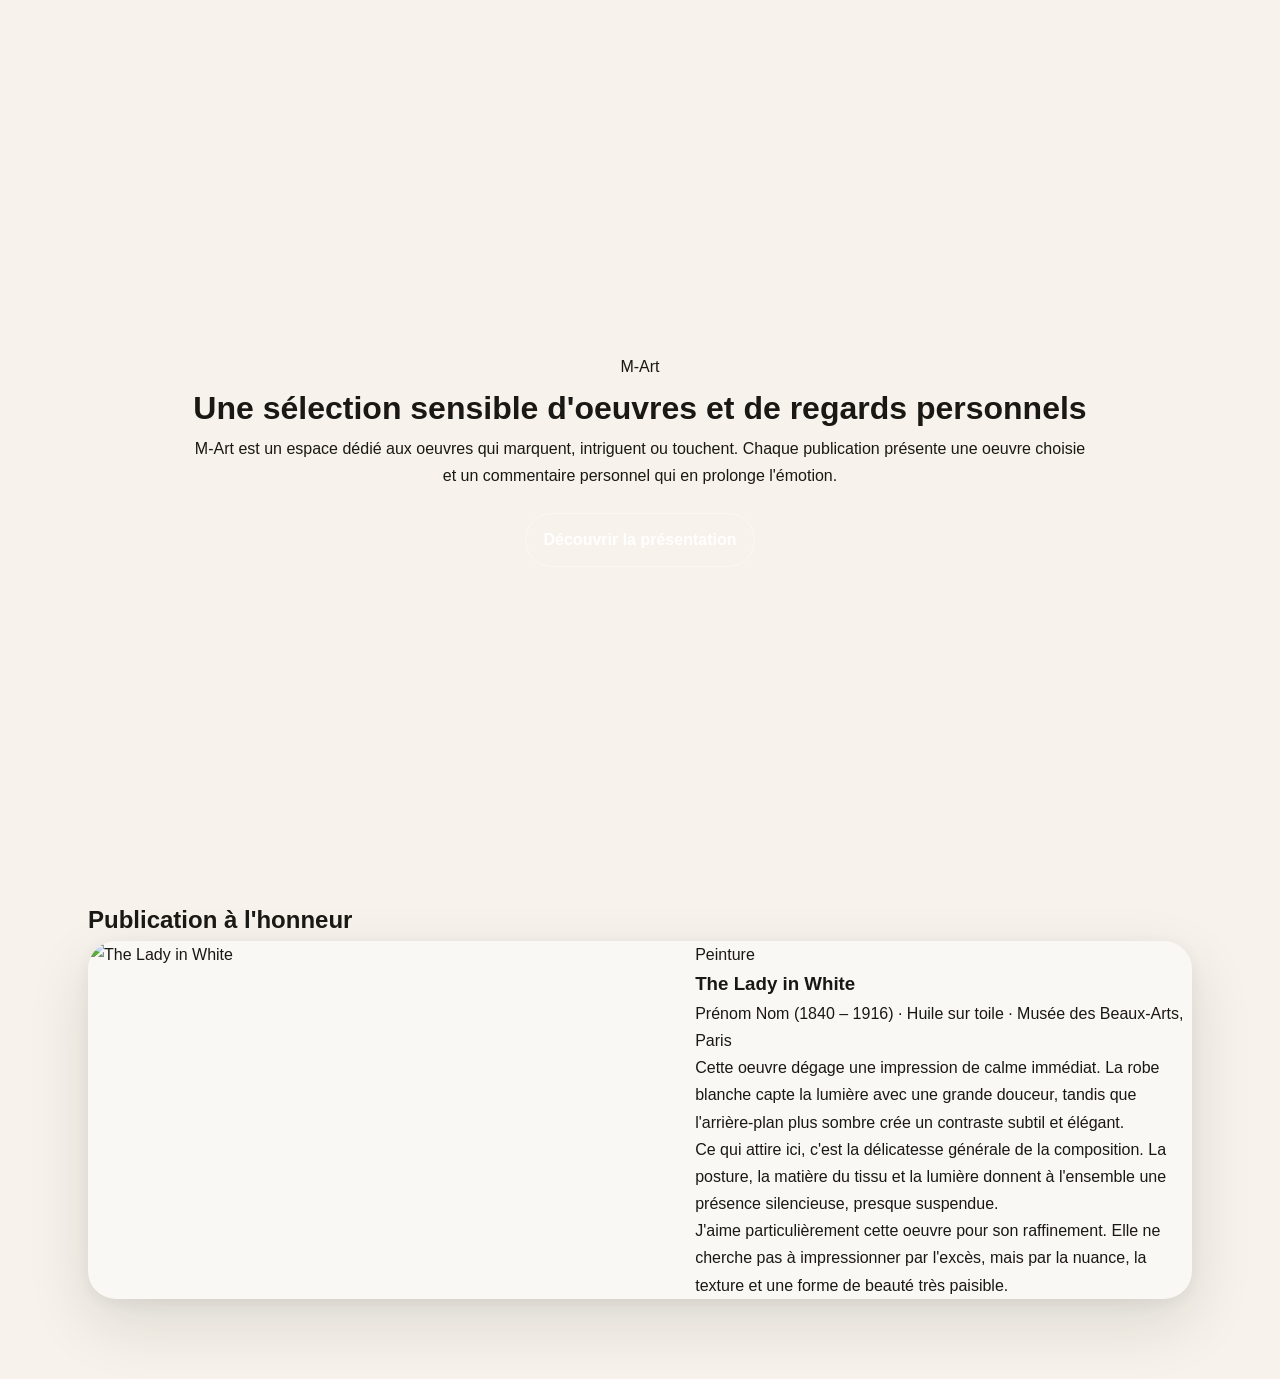
==== commit eda0ab00: "Refactor index.html with updated content and structure Updated the title and modified the hero secti" ====
--- a/index.html
+++ b/index.html
@@ -3,261 +3,58 @@
 <head>
   <meta charset="UTF-8">
   <meta name="viewport" content="width=device-width, initial-scale=1.0">
-  <title>M·Art — Regards sensibles</title>
-  <link rel="preconnect" href="https://fonts.googleapis.com">
-  <link rel="preconnect" href="https://fonts.gstatic.com" crossorigin>
-  <link href="https://fonts.googleapis.com/css2?family=Cormorant+Garamond:ital,wght@0,300;0,400;0,500;0,600;1,300;1,400;1,500&family=Jost:wght@200;300;400;500&display=swap" rel="stylesheet">
+  <title>M-Art</title>
   <link rel="stylesheet" href="style.css">
 </head>
 <body>
+  <header class="hero">
+    <div class="hero-content">
+      <p class="brand">M-Art</p>
+      <h1>Une sélection sensible d'oeuvres et de regards personnels</h1>
+      <p class="intro">
+        M-Art est un espace dédié aux oeuvres qui marquent, intriguent ou touchent.
+        Chaque publication présente une oeuvre choisie et un commentaire personnel qui en prolonge l'émotion.
+      </p>
 
-  <!-- PROGRESS BAR -->
-  <div class="progress-bar" id="progressBar"></div>
-
-  <!-- PAGE TRANSITION OVERLAY -->
-  <div class="page-transition" id="pageTransition"></div>
-
-  <!-- NAVIGATION -->
-  <nav class="nav" id="mainNav">
-    <a href="index.html" class="nav-brand">M·Art</a>
-    <div class="nav-center">
-      <span class="nav-counter">1 œuvre · En cours</span>
+      <p style="margin-top: 24px;">
+        <a href="presentation.html" style="color: white; text-decoration: none; font-weight: bold; border: 1px solid rgba(255,255,255,0.5); padding: 12px 18px; border-radius: 999px; display: inline-block;">
+          Découvrir la présentation
+        </a>
+      </p>
     </div>
-    <div class="nav-links">
-      <a href="index.html" class="nav-link active">Œuvres</a>
-      <a href="presentation.html" class="nav-link">À propos</a>
-    </div>
-  </nav>
-
-  <!-- HERO -->
-  <header class="hero" id="hero">
-    <div class="hero-bg"></div>
-    <div class="hero-noise"></div>
-    <div class="hero-parallax-img" id="heroParallax"></div>
-
-    <div class="hero-content">
-      <div class="hero-eyebrow">
-        <span class="eyebrow-line"></span>
-        <span class="eyebrow-text">Portfolio artistique</span>
-      </div>
-      <h1 class="hero-title">
-        <em>Une sélection</em><br>
-        sensible d'œuvres
-      </h1>
-      <p class="hero-sub">
-        Chaque œuvre choisie pour ce qu'elle provoque — une émotion, une question, un silence.
-      </p>
-      <a href="presentation.html" class="hero-cta page-link">
-        <span>Découvrir</span>
-        <svg width="16" height="16" viewBox="0 0 16 16" fill="none"><path d="M3 8h10M9 4l4 4-4 4" stroke="currentColor" stroke-width="1.5" stroke-linecap="round" stroke-linejoin="round"/></svg>
-      </a>
-    </div>
-
-
   </header>
 
-  <!-- QUOTE SECTION -->
-  <section class="quote-section">
-    <div class="quote-inner container">
-      <span class="quote-mark">"</span>
-      <blockquote>Men put me down as the best woman painter… I think I'm one of the best painters.</blockquote>
-      <cite>— Georgia O'Keeffe</cite>
-    </div>
-  </section>
+  <main class="container">
+    <section class="section-title">
+      <h2>Publication à l'honneur</h2>
+    </section>
 
-  <!-- SECTION LABEL -->
-  <section class="section-intro container">
-    <div class="section-label">
-      <span class="label-number">01</span>
-      <span class="label-text">Œuvre mise à l'honneur</span>
-    </div>
-    <h2 class="section-heading">Première œuvre</h2>
-  </section>
-
-  <!-- ART CARD -->
-  <main class="container">
-    <article class="art-card reveal" id="artwork-1">
-
-      <!-- IMAGE + FOCUS -->
-      <div class="art-image-wrap" id="imageWrap">
-        <div class="art-image-inner">
-          <img src="lady.png" alt="The Lady in White" id="mainArtImg">
-        </div>
-        <button class="focus-btn" id="focusBtn" title="Agrandir">
-          <svg width="18" height="18" viewBox="0 0 18 18" fill="none">
-            <path d="M2 2h5M2 2v5M16 2h-5M16 2v5M2 16h5M2 16v-5M16 16h-5M16 16v-5" stroke="currentColor" stroke-width="1.5" stroke-linecap="round"/>
-          </svg>
-        </button>
-        <div class="art-image-caption">
-          <span>Huile sur toile</span>
-          <span class="caption-dot">·</span>
-          <span>1880</span>
-        </div>
-
+    <article class="art-card">
+      <div class="art-image">
+        <img src="lady.png?v=2" alt="The Lady in White">
       </div>
 
-      <!-- CONTENT -->
-      <div class="art-content">
-        <div class="art-meta">
-          <span class="art-tag-plain">Peinture</span>
-          <span class="art-date">1880</span>
-        </div>
+      <div class="art-text">
+        <span class="tag">Peinture</span>
+        <h3>The Lady in White</h3>
+        <p class="artist-line">Prénom Nom (1840 – 1916) · Huile sur toile · Musée des Beaux-Arts, Paris</p>
 
-        <h3 class="art-title">La Dame<br><em>en blanc</em></h3>
-        <p class="art-artist">Marie Bracquemond · 1880</p>
+        <p>
+          Cette oeuvre dégage une impression de calme immédiat. La robe blanche capte la lumière avec une grande douceur,
+          tandis que l'arrière-plan plus sombre crée un contraste subtil et élégant.
+        </p>
 
-        <div class="art-divider"></div>
+        <p>
+          Ce qui attire ici, c'est la délicatesse générale de la composition. La posture, la matière du tissu et la lumière
+          donnent à l'ensemble une présence silencieuse, presque suspendue.
+        </p>
 
-        <!-- TABS -->
-        <div class="tabs">
-          <button class="tab active" data-tab="comment">Commentaire</button>
-          <button class="tab" data-tab="context">Contexte historique</button>
-        </div>
-
-        <div class="tab-content active" id="tab-comment">
-          <p>Cette œuvre dégage une impression de calme immédiat. La robe blanche capte la lumière avec une grande douceur, tandis que l'arrière-plan plus sombre crée un contraste subtil et élégant.</p>
-          <p>Ce qui attire ici, c'est la délicatesse générale de la composition. La posture, la matière du tissu et la lumière donnent à l'ensemble une présence silencieuse, presque suspendue.</p>
-          <p>J'aime particulièrement cette œuvre pour son raffinement. Elle ne cherche pas à impressionner par l'excès, mais par la nuance, la texture et une forme de beauté très paisible.</p>
-        </div>
-
-        <div class="tab-content" id="tab-context">
-          <p>Au XIXe siècle, le portrait féminin occupe une place centrale dans l'art académique. La représentation de la femme en blanc évoque la pureté, la grâce et l'idéal bourgeois de l'époque.</p>
-          <p>Cette période voit l'essor des grands salons parisiens, où les artistes soumettent leurs œuvres à des jurys officiels. Le portrait de femme en tenue élaborée est un genre prisé, permettant de démontrer virtuosité technique et sensibilité chromatique.</p>
-          <p>Les artistes femmes commencent à s'imposer progressivement dans ces cercles, souvent malgré les obstacles institutionnels, laissant des œuvres d'une force remarquable.</p>
-        </div>
-
-        <div class="art-footer">
-          <div class="art-number">N° 001</div>
-          <a href="#artwork-2" class="next-artwork">
-            Œuvre suivante
-            <svg width="14" height="14" viewBox="0 0 16 16" fill="none"><path d="M3 8h10M9 4l4 4-4 4" stroke="currentColor" stroke-width="1.5" stroke-linecap="round" stroke-linejoin="round"/></svg>
-          </a>
-        </div>
-      </div>
-    </article>
-
-    <!-- ARTWORK 2 (placeholder) -->
-    <div class="section-intro" style="padding-top:0; margin-bottom: 30px;">
-      <div class="section-label">
-        <span class="label-number">02</span>
-        <span class="label-text">À venir</span>
-      </div>
-      <h2 class="section-heading">Prochaine œuvre</h2>
-    </div>
-
-    <article class="art-card art-card--placeholder reveal" id="artwork-2">
-      <div class="art-image-wrap placeholder-image">
-        <div class="placeholder-text">
-          <svg width="32" height="32" viewBox="0 0 24 24" fill="none"><path d="M12 5v14M5 12h14" stroke="currentColor" stroke-width="1.5" stroke-linecap="round"/></svg>
-          <span>Bientôt</span>
-        </div>
-      </div>
-      <div class="art-content art-content--placeholder">
-        <span class="art-tag-plain">À venir</span>
-        <h3 class="art-title" style="opacity:0.3">Prochaine<br><em>œuvre</em></h3>
-        <div class="art-divider"></div>
-        <p style="color: var(--taupe); font-size:15px; font-weight:300;">
-          Cette section accueillera bientôt une nouvelle œuvre choisie avec soin.<br>Revenez découvrir la sélection.
+        <p>
+          J'aime particulièrement cette oeuvre pour son raffinement. Elle ne cherche pas à impressionner par l'excès,
+          mais par la nuance, la texture et une forme de beauté très paisible.
         </p>
-        <div class="art-footer">
-          <div class="art-number">N° 002</div>
-          <a href="#artwork-1" class="next-artwork">
-            Retour au début
-            <svg width="14" height="14" viewBox="0 0 16 16" fill="none" style="transform:rotate(180deg)"><path d="M3 8h10M9 4l4 4-4 4" stroke="currentColor" stroke-width="1.5" stroke-linecap="round" stroke-linejoin="round"/></svg>
-          </a>
-        </div>
       </div>
     </article>
   </main>
-
-  <!-- LIGHTBOX -->
-  <div class="lightbox" id="lightbox">
-    <button class="lightbox-close" id="lightboxClose">
-      <svg width="20" height="20" viewBox="0 0 20 20" fill="none"><path d="M4 4l12 12M16 4L4 16" stroke="currentColor" stroke-width="1.5" stroke-linecap="round"/></svg>
-    </button>
-    <div class="lightbox-img-wrap">
-      <img src="lady.png" alt="La Dame en blanc — Marie Bracquemond" id="lightboxImg">
-    </div>
-  </div>
-
-  <!-- FOOTER -->
-  <footer class="site-footer">
-    <div class="footer-inner container">
-      <p class="footer-brand">M·Art</p>
-      <p class="footer-copy">Un regard personnel sur l'art qui marque.</p>
-      <a href="presentation.html" class="footer-link page-link">À propos →</a>
-    </div>
-  </footer>
-
-  <script>
-    // === PROGRESS BAR ===
-    const progressBar = document.getElementById('progressBar');
-    window.addEventListener('scroll', () => {
-      const scrollTop = window.scrollY;
-      const docHeight = document.body.scrollHeight - window.innerHeight;
-      progressBar.style.width = (scrollTop / docHeight * 100) + '%';
-    });
-
-    // === PARALLAX HERO ===
-    const heroBg = document.getElementById('heroParallax');
-    window.addEventListener('scroll', () => {
-      const y = window.scrollY;
-      if (heroBg) heroBg.style.transform = `translateY(${y * 0.3}px)`;
-    });
-
-    // === REVEAL ON SCROLL ===
-    const observer = new IntersectionObserver((entries) => {
-      entries.forEach(e => {
-        if (e.isIntersecting) e.target.classList.add('visible');
-      });
-    }, { threshold: 0.08 });
-    document.querySelectorAll('.reveal').forEach(el => observer.observe(el));
-
-    // === TABS ===
-    document.querySelectorAll('.tab').forEach(btn => {
-      btn.addEventListener('click', () => {
-        const tabId = btn.dataset.tab;
-        btn.closest('.art-content').querySelectorAll('.tab').forEach(t => t.classList.remove('active'));
-        btn.closest('.art-content').querySelectorAll('.tab-content').forEach(c => c.classList.remove('active'));
-        btn.classList.add('active');
-        document.getElementById('tab-' + tabId).classList.add('active');
-      });
-    });
-
-    // === LIGHTBOX ===
-    const lightbox = document.getElementById('lightbox');
-    document.getElementById('focusBtn').addEventListener('click', () => {
-      lightbox.classList.add('open');
-      document.body.style.overflow = 'hidden';
-    });
-    document.getElementById('lightboxClose').addEventListener('click', closeLightbox);
-    lightbox.addEventListener('click', (e) => { if (e.target === lightbox) closeLightbox(); });
-    document.addEventListener('keydown', (e) => { if (e.key === 'Escape') closeLightbox(); });
-    function closeLightbox() {
-      lightbox.classList.remove('open');
-      document.body.style.overflow = '';
-    }
-
-    // === PAGE TRANSITIONS ===
-    const overlay = document.getElementById('pageTransition');
-    document.querySelectorAll('a.page-link').forEach(link => {
-      link.addEventListener('click', (e) => {
-        const href = link.getAttribute('href');
-        if (!href || href.startsWith('#')) return;
-        e.preventDefault();
-        overlay.classList.add('active');
-        setTimeout(() => { window.location.href = href; }, 380);
-      });
-    });
-    window.addEventListener('pageshow', () => {
-      overlay.classList.remove('active');
-    });
-
-    // === NAV SCROLL ===
-    const nav = document.getElementById('mainNav');
-    window.addEventListener('scroll', () => {
-      nav.classList.toggle('scrolled', window.scrollY > 60);
-    });
-  </script>
 </body>
 </html>
--- a/style.css
+++ b/style.css
@@ -32,11 +32,11 @@
   color: var(--charcoal);
   line-height: 1.7;
   -webkit-font-smoothing: antialiased;
-  cursor: url("data:image/svg+xml,%3Csvg xmlns='http://www.w3.org/2000/svg' width='40' height='40' viewBox='0 0 100 100'%3E%3Crect x='45' y='72' width='10' height='18' rx='2' fill='%235a3e1a'/%3E%3Cpath d='M50 5 C50 5 20 35 15 45 C10 55 20 58 28 55 C22 62 18 68 20 72 L80 72 C82 68 78 62 72 55 C80 58 90 55 85 45 C80 35 50 5 50 5Z' fill='%23217a2f'/%3E%3Cpath d='M50 5 C50 5 35 22 30 30 C38 27 45 28 50 30 C55 28 62 27 70 30 C65 22 50 5 50 5Z' fill='%2328963a'/%3E%3Cpath d='M28 55 C32 48 40 44 50 44 C60 44 68 48 72 55' fill='none' stroke='%23217a2f' stroke-width='0'/%3E%3Cellipse cx='30' cy='50' rx='6' ry='4' fill='%23fafafa' opacity='0.15'/%3E%3Cellipse cx='70' cy='50' rx='6' ry='4' fill='%23fafafa' opacity='0.15'/%3E%3Cellipse cx='50' cy='38' rx='5' ry='3' fill='%23fafafa' opacity='0.15'/%3E%3Cellipse cx='38' cy='62' rx='5' ry='3' fill='%23fafafa' opacity='0.12'/%3E%3Cellipse cx='62' cy='62' rx='5' ry='3' fill='%23fafafa' opacity='0.12'/%3E%3C/svg%3E") 20 38, auto;
+  cursor: url("cedre.png") 18 18, auto;
 }
 
 a, button {
-  cursor: url("data:image/svg+xml,%3Csvg xmlns='http://www.w3.org/2000/svg' width='40' height='40' viewBox='0 0 100 100'%3E%3Crect x='45' y='72' width='10' height='18' rx='2' fill='%233d2a0e'/%3E%3Cpath d='M50 5 C50 5 20 35 15 45 C10 55 20 58 28 55 C22 62 18 68 20 72 L80 72 C82 68 78 62 72 55 C80 58 90 55 85 45 C80 35 50 5 50 5Z' fill='%23155225'/%3E%3Cpath d='M50 5 C50 5 35 22 30 30 C38 27 45 28 50 30 C55 28 62 27 70 30 C65 22 50 5 50 5Z' fill='%231a6b2e'/%3E%3Cellipse cx='30' cy='50' rx='6' ry='4' fill='%23fafafa' opacity='0.15'/%3E%3Cellipse cx='70' cy='50' rx='6' ry='4' fill='%23fafafa' opacity='0.15'/%3E%3Cellipse cx='50' cy='38' rx='5' ry='3' fill='%23fafafa' opacity='0.15'/%3E%3Cellipse cx='38' cy='62' rx='5' ry='3' fill='%23fafafa' opacity='0.12'/%3E%3Cellipse cx='62' cy='62' rx='5' ry='3' fill='%23fafafa' opacity='0.12'/%3E%3C/svg%3E") 20 38, pointer;
+  cursor: url("cedre.png") 18 18, pointer;
 }
 
 /* === PROGRESS BAR === */
@@ -463,6 +463,17 @@
 .art-content--placeholder { justify-content: center; }
 
 .art-meta { display: flex; align-items: center; gap: 14px; margin-bottom: 18px; }
+
+/* Tag discret — texte simple, pas de bouton */
+.art-tag-plain {
+  font-size: 11px;
+  font-weight: 400;
+  letter-spacing: 2.5px;
+  text-transform: uppercase;
+  color: var(--gold);
+}
+
+/* Gardé pour page à propos */
 .art-tag {
   display: inline-block;
   padding: 5px 14px;
@@ -611,7 +622,7 @@
 }
 .about-image-wrap { position: relative; min-height: 600px; background: var(--charcoal); overflow: hidden; }
 .about-image-inner { position: absolute; inset: 0; }
-.about-image-inner img { width: 100%; height: 100%; object-fit: cover; object-position: top center; display: block; }
+.about-image-inner img { width: 100%; height: 100%; object-fit: cover; object-position: center 20%; display: block; }
 .about-image-deco {
   position: absolute; bottom: 0; left: 0; right: 0; height: 220px;
   background: linear-gradient(to top, rgba(26,24,20,0.55) 0%, transparent 100%);
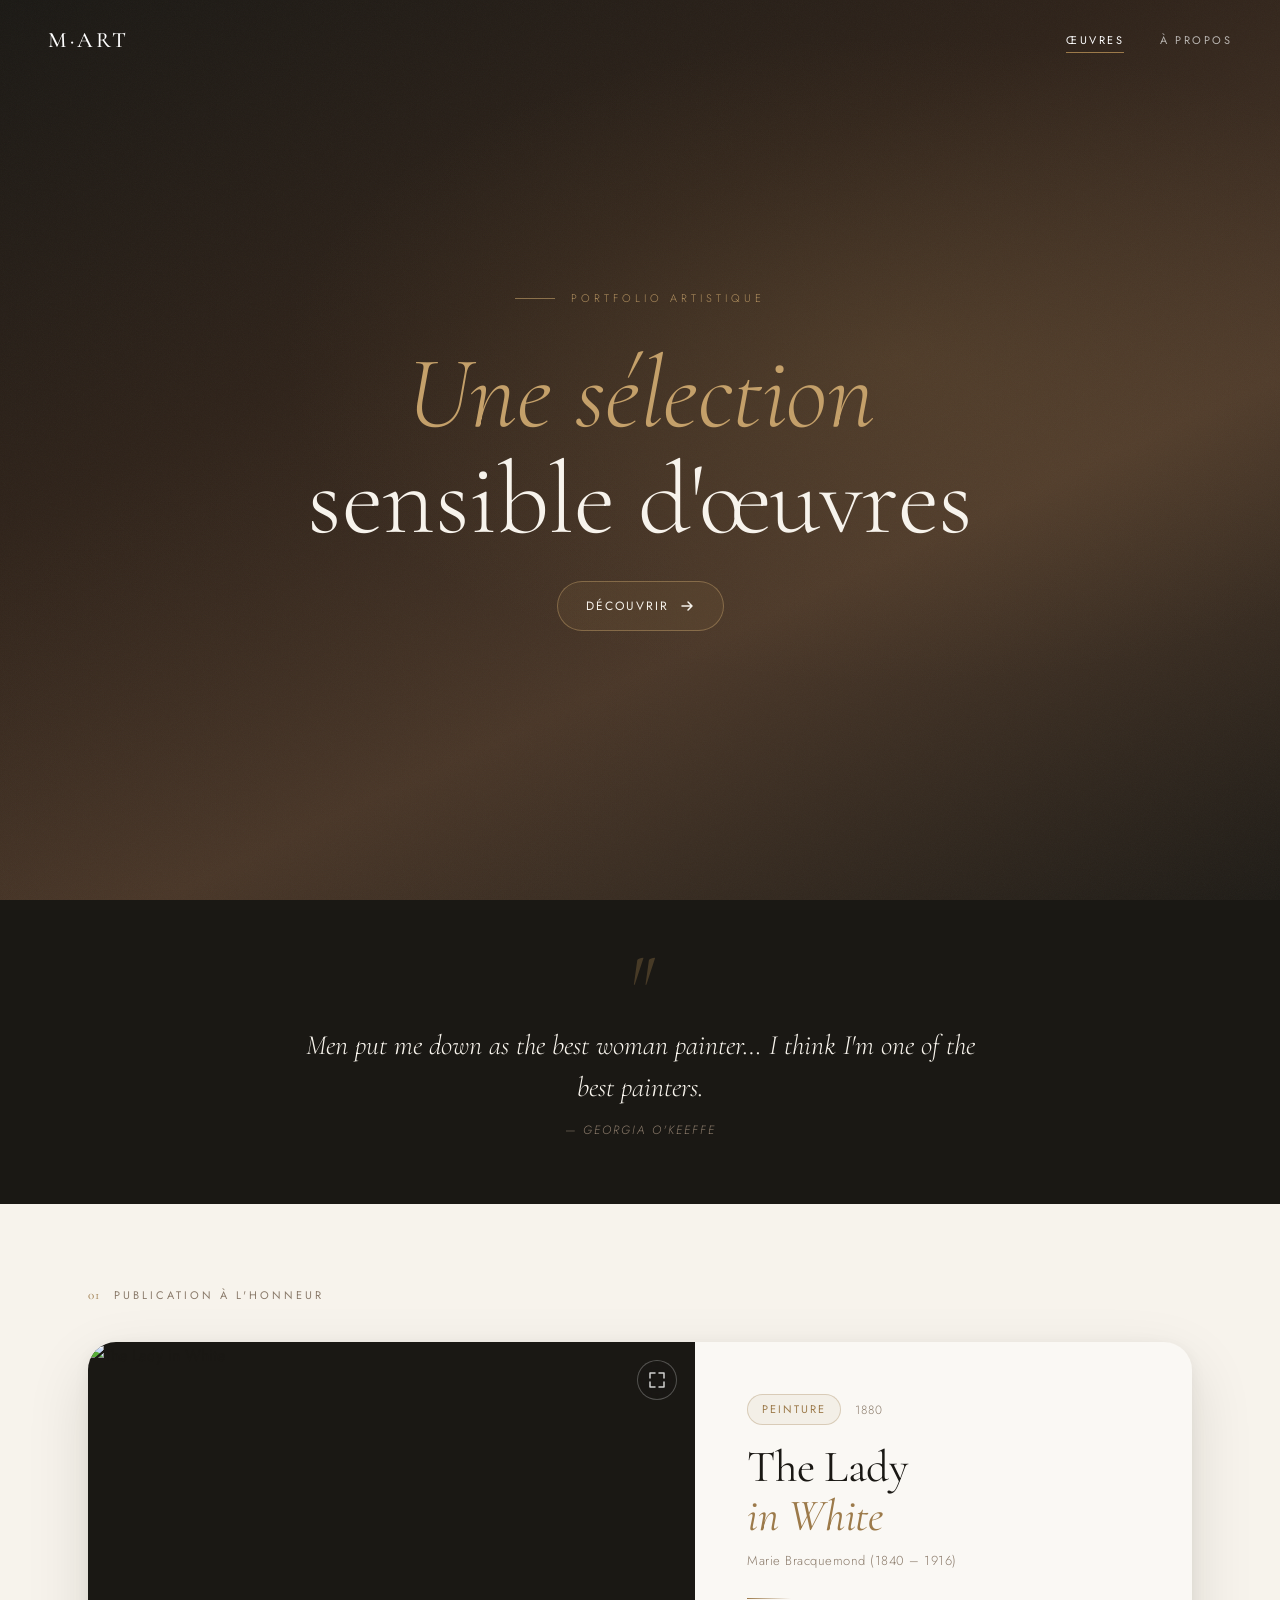
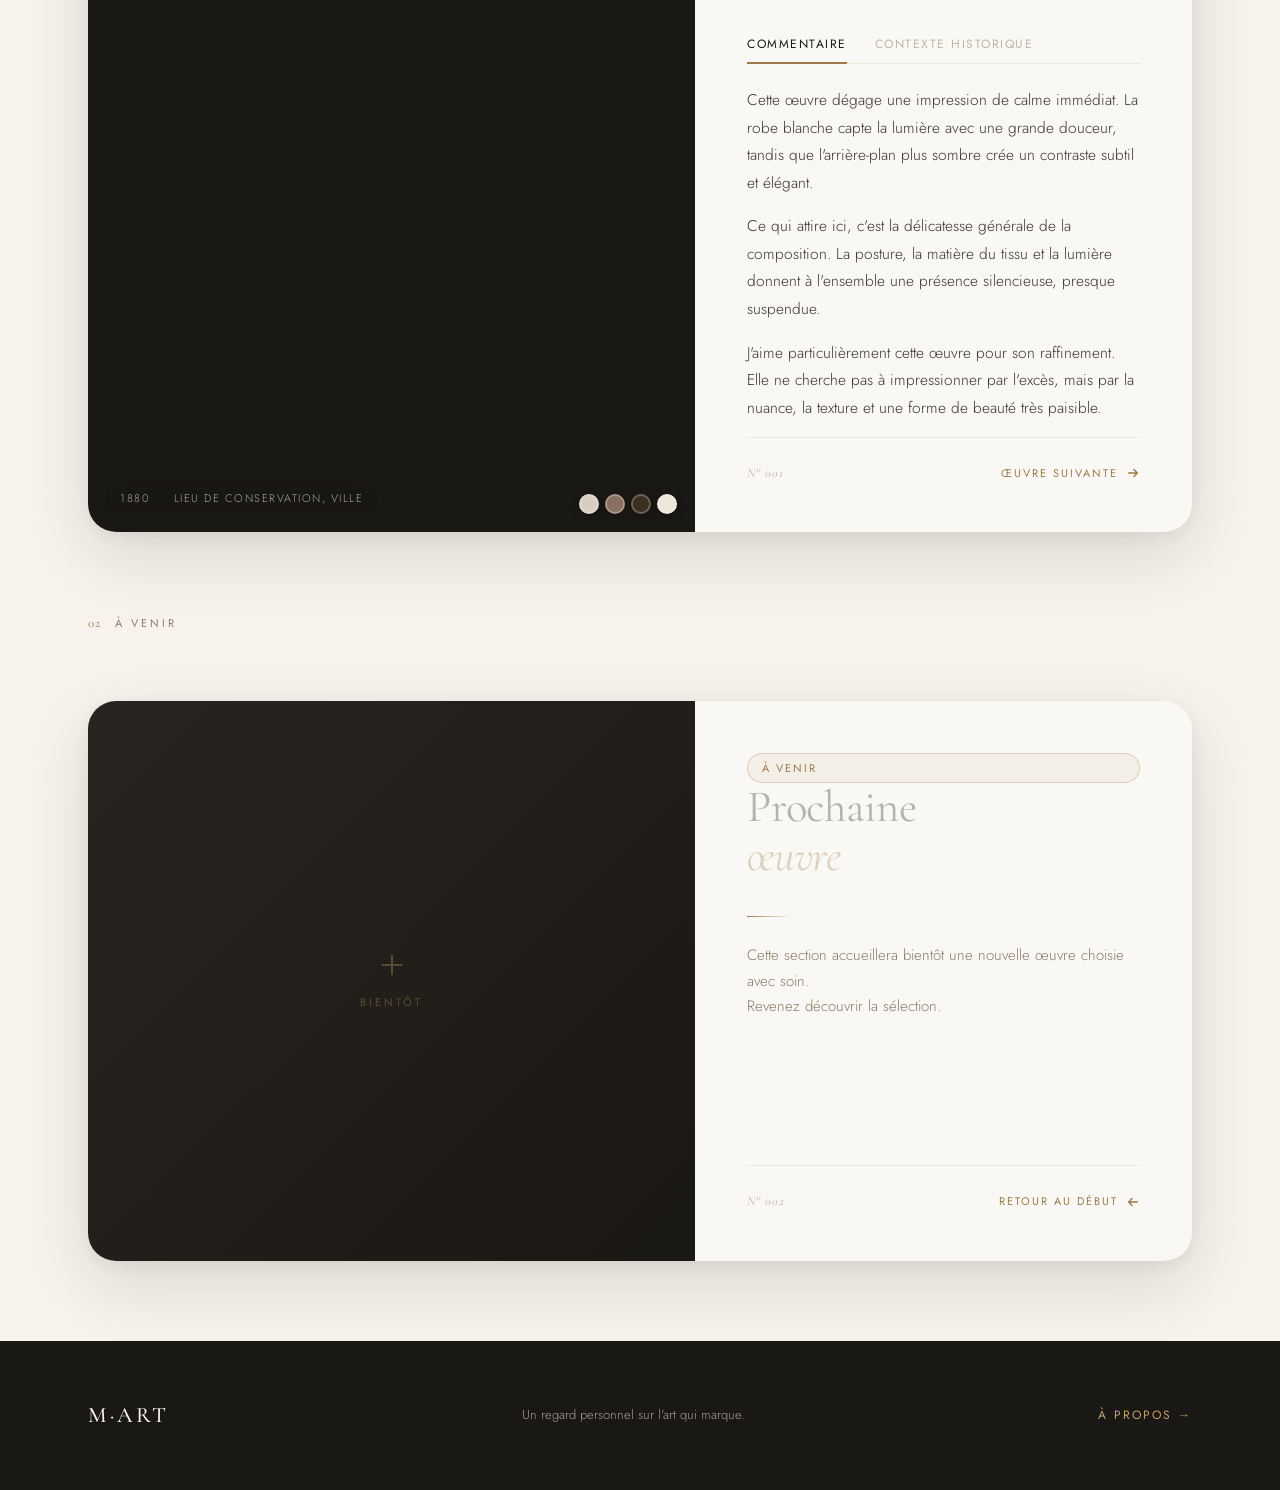
==== commit f2263ae0: "Update index.html" ====
--- a/index.html
+++ b/index.html
@@ -3,58 +3,258 @@
 <head>
   <meta charset="UTF-8">
   <meta name="viewport" content="width=device-width, initial-scale=1.0">
-  <title>M-Art</title>
+  <title>M·Art — Regards sensibles</title>
+  <link rel="preconnect" href="https://fonts.googleapis.com">
+  <link rel="preconnect" href="https://fonts.gstatic.com" crossorigin>
+  <link href="https://fonts.googleapis.com/css2?family=Cormorant+Garamond:ital,wght@0,300;0,400;0,500;0,600;1,300;1,400;1,500&family=Jost:wght@200;300;400;500&display=swap" rel="stylesheet">
   <link rel="stylesheet" href="style.css">
 </head>
 <body>
-  <header class="hero">
+
+  <!-- PROGRESS BAR -->
+  <div class="progress-bar" id="progressBar"></div>
+
+  <!-- PAGE TRANSITION OVERLAY -->
+  <div class="page-transition" id="pageTransition"></div>
+
+  <!-- NAVIGATION -->
+  <nav class="nav" id="mainNav">
+    <a href="index.html" class="nav-brand">M·Art</a>
+    <div class="nav-links">
+      <a href="index.html" class="nav-link active">Œuvres</a>
+      <a href="presentation.html" class="nav-link">À propos</a>
+    </div>
+  </nav>
+
+  <!-- HERO -->
+  <header class="hero" id="hero">
+    <div class="hero-bg"></div>
+    <div class="hero-noise"></div>
+    <div class="hero-parallax-img" id="heroParallax"></div>
+
     <div class="hero-content">
-      <p class="brand">M-Art</p>
-      <h1>Une sélection sensible d'oeuvres et de regards personnels</h1>
-      <p class="intro">
-        M-Art est un espace dédié aux oeuvres qui marquent, intriguent ou touchent.
-        Chaque publication présente une oeuvre choisie et un commentaire personnel qui en prolonge l'émotion.
-      </p>
-
-      <p style="margin-top: 24px;">
-        <a href="presentation.html" style="color: white; text-decoration: none; font-weight: bold; border: 1px solid rgba(255,255,255,0.5); padding: 12px 18px; border-radius: 999px; display: inline-block;">
-          Découvrir la présentation
-        </a>
-      </p>
+      <div class="hero-eyebrow">
+        <span class="eyebrow-line"></span>
+        <span class="eyebrow-text">Portfolio artistique</span>
+      </div>
+      <h1 class="hero-title">
+        <em>Une sélection</em><br>
+        sensible d'œuvres
+      </h1>
+      <a href="presentation.html" class="hero-cta page-link">
+        <span>Découvrir</span>
+        <svg width="16" height="16" viewBox="0 0 16 16" fill="none"><path d="M3 8h10M9 4l4 4-4 4" stroke="currentColor" stroke-width="1.5" stroke-linecap="round" stroke-linejoin="round"/></svg>
+      </a>
     </div>
   </header>
 
+  <!-- QUOTE SECTION -->
+  <section class="quote-section">
+    <div class="quote-inner container">
+      <span class="quote-mark">"</span>
+      <blockquote>Men put me down as the best woman painter… I think I'm one of the best painters.</blockquote>
+      <cite>— Georgia O'Keeffe</cite>
+    </div>
+  </section>
+
+  <!-- SECTION LABEL -->
+  <section class="section-intro container">
+    <div class="section-label">
+      <span class="label-number">01</span>
+      <span class="label-text">Publication à l'honneur</span>
+    </div>
+  </section>
+
+  <!-- ART CARD -->
   <main class="container">
-    <section class="section-title">
-      <h2>Publication à l'honneur</h2>
-    </section>
-
-    <article class="art-card">
-      <div class="art-image">
-        <img src="lady.png?v=2" alt="The Lady in White">
-      </div>
-
-      <div class="art-text">
-        <span class="tag">Peinture</span>
-        <h3>The Lady in White</h3>
-        <p class="artist-line">Prénom Nom (1840 – 1916) · Huile sur toile · Musée des Beaux-Arts, Paris</p>
-
-        <p>
-          Cette oeuvre dégage une impression de calme immédiat. La robe blanche capte la lumière avec une grande douceur,
-          tandis que l'arrière-plan plus sombre crée un contraste subtil et élégant.
+    <article class="art-card reveal" id="artwork-1">
+
+      <!-- IMAGE + FOCUS -->
+      <div class="art-image-wrap" id="imageWrap">
+        <div class="art-image-inner">
+          <img src="lady.png" alt="The Lady in White" id="mainArtImg">
+        </div>
+        <button class="focus-btn" id="focusBtn" title="Agrandir">
+          <svg width="18" height="18" viewBox="0 0 18 18" fill="none">
+            <path d="M2 2h5M2 2v5M16 2h-5M16 2v5M2 16h5M2 16v-5M16 16h-5M16 16v-5" stroke="currentColor" stroke-width="1.5" stroke-linecap="round"/>
+          </svg>
+        </button>
+        <div class="art-image-caption">
+          <span>1880</span>
+          <span class="caption-dot">·</span>
+          <span>Lieu de conservation, Ville</span>
+        </div>
+
+        <!-- COLOR PALETTE -->
+        <div class="color-palette">
+          <div class="palette-dot" style="background:#d8cfc3;" title="#d8cfc3"></div>
+          <div class="palette-dot" style="background:#8a7060;" title="#8a7060"></div>
+          <div class="palette-dot" style="background:#3d2e22;" title="#3d2e22"></div>
+          <div class="palette-dot" style="background:#ede6da;" title="#ede6da"></div>
+        </div>
+      </div>
+
+      <!-- CONTENT -->
+      <div class="art-content">
+        <div class="art-meta">
+          <span class="art-tag">Peinture</span>
+          <span class="art-date">1880</span>
+        </div>
+
+        <h3 class="art-title">The Lady<br><em>in White</em></h3>
+        <p class="art-artist">Marie Bracquemond (1840 – 1916)</p>
+
+        <div class="art-divider"></div>
+
+        <!-- TABS -->
+        <div class="tabs">
+          <button class="tab active" data-tab="comment">Commentaire</button>
+          <button class="tab" data-tab="context">Contexte historique</button>
+        </div>
+
+        <div class="tab-content active" id="tab-comment">
+          <p>Cette œuvre dégage une impression de calme immédiat. La robe blanche capte la lumière avec une grande douceur, tandis que l'arrière-plan plus sombre crée un contraste subtil et élégant.</p>
+          <p>Ce qui attire ici, c'est la délicatesse générale de la composition. La posture, la matière du tissu et la lumière donnent à l'ensemble une présence silencieuse, presque suspendue.</p>
+          <p>J'aime particulièrement cette œuvre pour son raffinement. Elle ne cherche pas à impressionner par l'excès, mais par la nuance, la texture et une forme de beauté très paisible.</p>
+        </div>
+
+        <div class="tab-content" id="tab-context">
+          <p>Au XIXe siècle, le portrait féminin occupe une place centrale dans l'art académique. La représentation de la femme en blanc évoque la pureté, la grâce et l'idéal bourgeois de l'époque.</p>
+          <p>Cette période voit l'essor des grands salons parisiens, où les artistes soumettent leurs œuvres à des jurys officiels. Le portrait de femme en tenue élaborée est un genre prisé, permettant de démontrer virtuosité technique et sensibilité chromatique.</p>
+          <p>Les artistes femmes commencent à s'imposer progressivement dans ces cercles, souvent malgré les obstacles institutionnels, laissant des œuvres d'une force remarquable.</p>
+        </div>
+
+        <div class="art-footer">
+          <div class="art-number">N° 001</div>
+          <a href="#artwork-2" class="next-artwork">
+            Œuvre suivante
+            <svg width="14" height="14" viewBox="0 0 16 16" fill="none"><path d="M3 8h10M9 4l4 4-4 4" stroke="currentColor" stroke-width="1.5" stroke-linecap="round" stroke-linejoin="round"/></svg>
+          </a>
+        </div>
+      </div>
+    </article>
+
+    <!-- ARTWORK 2 (placeholder) -->
+    <div class="section-intro" style="padding-top:0; margin-bottom: 30px;">
+      <div class="section-label">
+        <span class="label-number">02</span>
+        <span class="label-text">À venir</span>
+      </div>
+    </div>
+
+    <article class="art-card art-card--placeholder reveal" id="artwork-2">
+      <div class="art-image-wrap placeholder-image">
+        <div class="placeholder-text">
+          <svg width="32" height="32" viewBox="0 0 24 24" fill="none"><path d="M12 5v14M5 12h14" stroke="currentColor" stroke-width="1.5" stroke-linecap="round"/></svg>
+          <span>Bientôt</span>
+        </div>
+      </div>
+      <div class="art-content art-content--placeholder">
+        <span class="art-tag">À venir</span>
+        <h3 class="art-title" style="opacity:0.3">Prochaine<br><em>œuvre</em></h3>
+        <div class="art-divider"></div>
+        <p style="color: var(--taupe); font-size:15px; font-weight:300;">
+          Cette section accueillera bientôt une nouvelle œuvre choisie avec soin.<br>Revenez découvrir la sélection.
         </p>
-
-        <p>
-          Ce qui attire ici, c'est la délicatesse générale de la composition. La posture, la matière du tissu et la lumière
-          donnent à l'ensemble une présence silencieuse, presque suspendue.
-        </p>
-
-        <p>
-          J'aime particulièrement cette oeuvre pour son raffinement. Elle ne cherche pas à impressionner par l'excès,
-          mais par la nuance, la texture et une forme de beauté très paisible.
-        </p>
+        <div class="art-footer">
+          <div class="art-number">N° 002</div>
+          <a href="#artwork-1" class="next-artwork">
+            Retour au début
+            <svg width="14" height="14" viewBox="0 0 16 16" fill="none" style="transform:rotate(180deg)"><path d="M3 8h10M9 4l4 4-4 4" stroke="currentColor" stroke-width="1.5" stroke-linecap="round" stroke-linejoin="round"/></svg>
+          </a>
+        </div>
       </div>
     </article>
   </main>
+
+  <!-- LIGHTBOX -->
+  <div class="lightbox" id="lightbox">
+    <button class="lightbox-close" id="lightboxClose">
+      <svg width="20" height="20" viewBox="0 0 20 20" fill="none"><path d="M4 4l12 12M16 4L4 16" stroke="currentColor" stroke-width="1.5" stroke-linecap="round"/></svg>
+    </button>
+    <div class="lightbox-img-wrap">
+      <img src="lady.png" alt="The Lady in White — Marie Bracquemond" id="lightboxImg">
+    </div>
+  </div>
+
+  <!-- FOOTER -->
+  <footer class="site-footer">
+    <div class="footer-inner container">
+      <p class="footer-brand">M·Art</p>
+      <p class="footer-copy">Un regard personnel sur l'art qui marque.</p>
+      <a href="presentation.html" class="footer-link page-link">À propos →</a>
+    </div>
+  </footer>
+
+  <script>
+    // === PROGRESS BAR ===
+    const progressBar = document.getElementById('progressBar');
+    window.addEventListener('scroll', () => {
+      const scrollTop = window.scrollY;
+      const docHeight = document.body.scrollHeight - window.innerHeight;
+      progressBar.style.width = (scrollTop / docHeight * 100) + '%';
+    });
+
+    // === PARALLAX HERO ===
+    const heroBg = document.getElementById('heroParallax');
+    window.addEventListener('scroll', () => {
+      const y = window.scrollY;
+      if (heroBg) heroBg.style.transform = `translateY(${y * 0.3}px)`;
+    });
+
+    // === REVEAL ON SCROLL ===
+    const observer = new IntersectionObserver((entries) => {
+      entries.forEach(e => {
+        if (e.isIntersecting) e.target.classList.add('visible');
+      });
+    }, { threshold: 0.08 });
+    document.querySelectorAll('.reveal').forEach(el => observer.observe(el));
+
+    // === TABS ===
+    document.querySelectorAll('.tab').forEach(btn => {
+      btn.addEventListener('click', () => {
+        const tabId = btn.dataset.tab;
+        btn.closest('.art-content').querySelectorAll('.tab').forEach(t => t.classList.remove('active'));
+        btn.closest('.art-content').querySelectorAll('.tab-content').forEach(c => c.classList.remove('active'));
+        btn.classList.add('active');
+        document.getElementById('tab-' + tabId).classList.add('active');
+      });
+    });
+
+    // === LIGHTBOX ===
+    const lightbox = document.getElementById('lightbox');
+    document.getElementById('focusBtn').addEventListener('click', () => {
+      lightbox.classList.add('open');
+      document.body.style.overflow = 'hidden';
+    });
+    document.getElementById('lightboxClose').addEventListener('click', closeLightbox);
+    lightbox.addEventListener('click', (e) => { if (e.target === lightbox) closeLightbox(); });
+    document.addEventListener('keydown', (e) => { if (e.key === 'Escape') closeLightbox(); });
+    function closeLightbox() {
+      lightbox.classList.remove('open');
+      document.body.style.overflow = '';
+    }
+
+    // === PAGE TRANSITIONS ===
+    const overlay = document.getElementById('pageTransition');
+    document.querySelectorAll('a.page-link').forEach(link => {
+      link.addEventListener('click', (e) => {
+        const href = link.getAttribute('href');
+        if (!href || href.startsWith('#')) return;
+        e.preventDefault();
+        overlay.classList.add('active');
+        setTimeout(() => { window.location.href = href; }, 380);
+      });
+    });
+    window.addEventListener('pageshow', () => {
+      overlay.classList.remove('active');
+    });
+
+    // === NAV SCROLL ===
+    const nav = document.getElementById('mainNav');
+    window.addEventListener('scroll', () => {
+      nav.classList.toggle('scrolled', window.scrollY > 60);
+    });
+  </script>
 </body>
 </html>
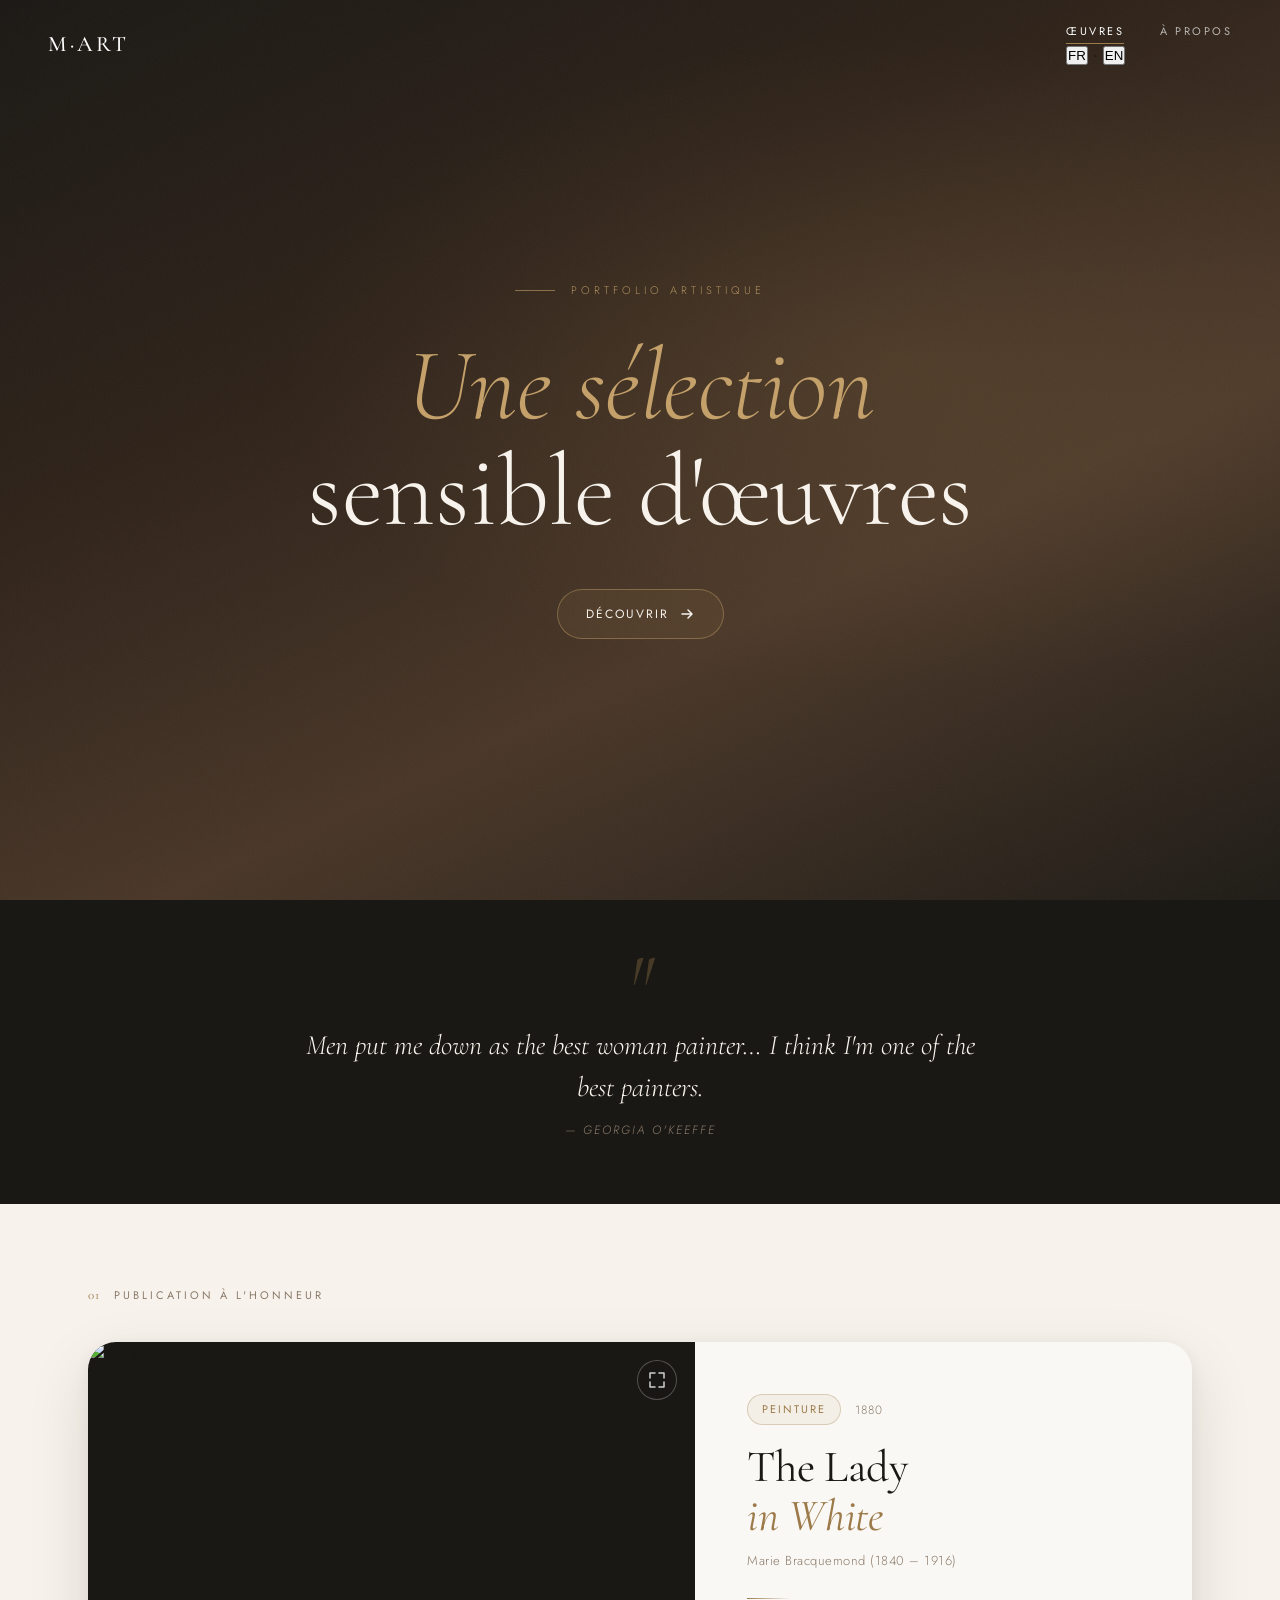
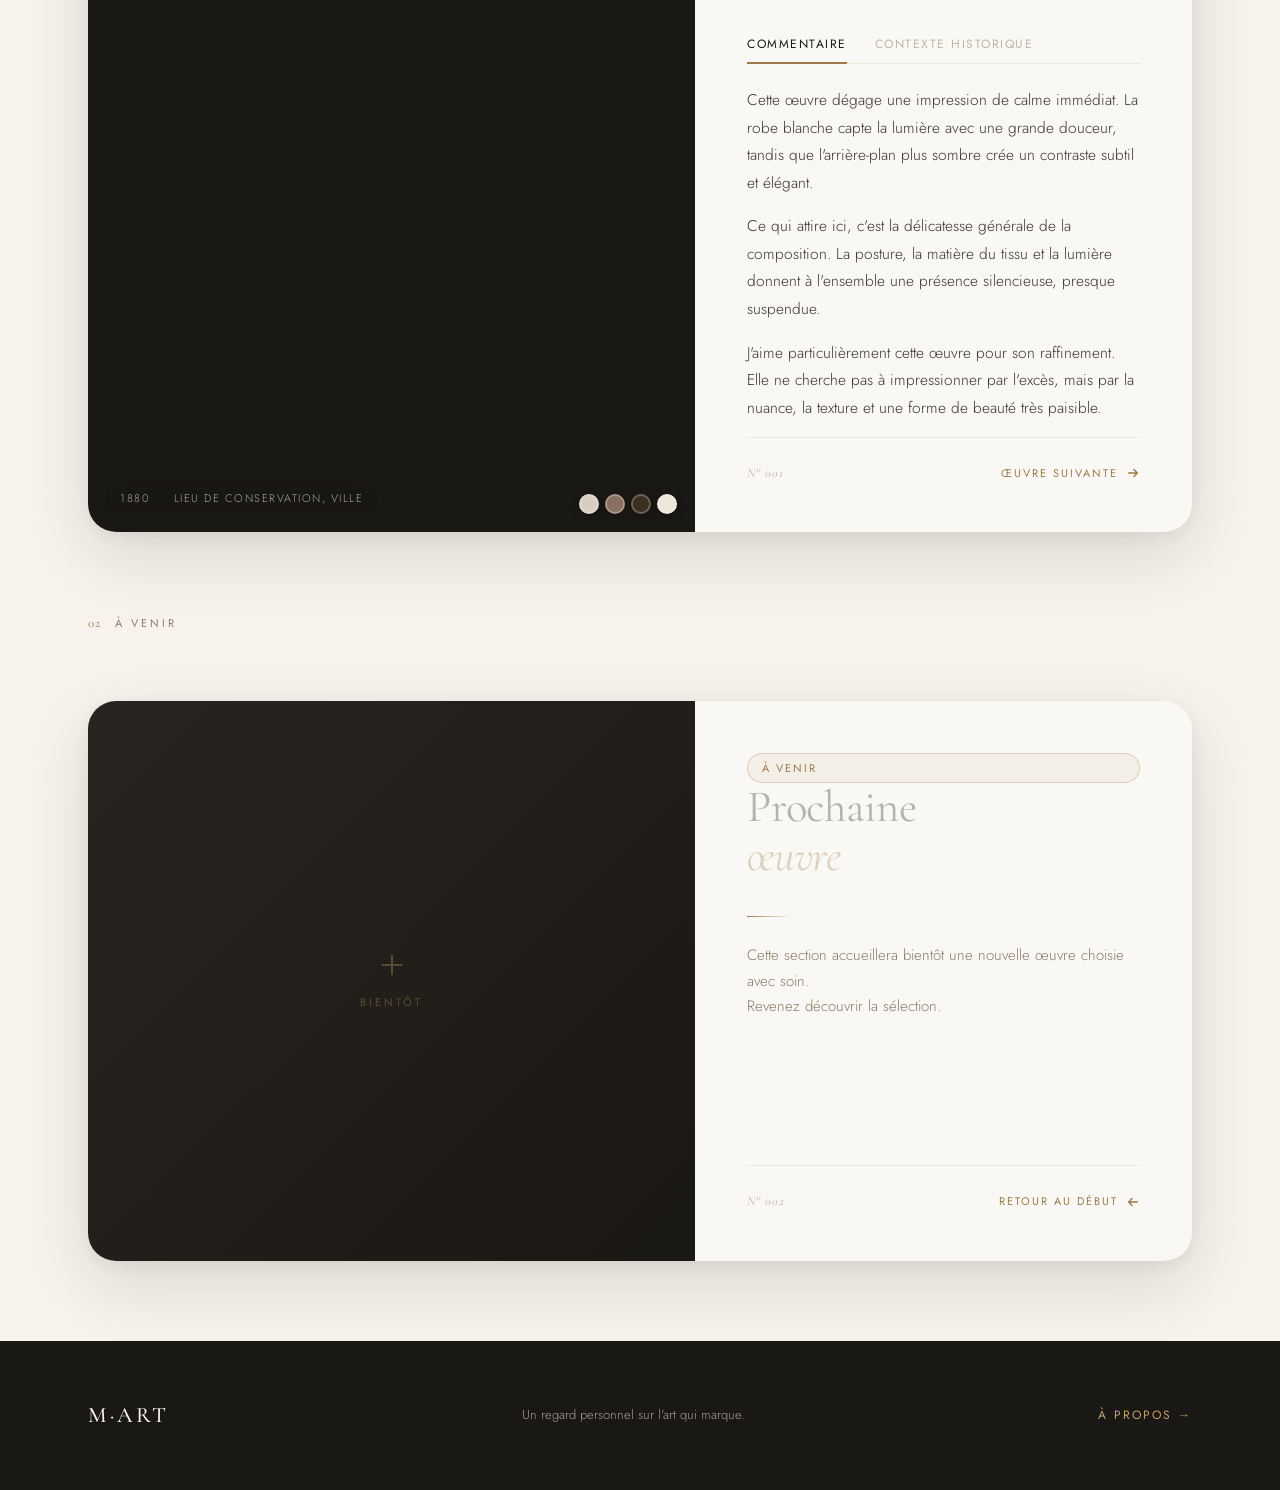
==== commit a62448fb: "Update index.html" ====
--- a/index.html
+++ b/index.html
@@ -20,9 +20,16 @@
   <!-- NAVIGATION -->
   <nav class="nav" id="mainNav">
     <a href="index.html" class="nav-brand">M·Art</a>
-    <div class="nav-links">
-      <a href="index.html" class="nav-link active">Œuvres</a>
-      <a href="presentation.html" class="nav-link">À propos</a>
+    <div class="nav-right">
+      <div class="nav-links">
+        <a href="index.html" class="nav-link active" data-i18n="nav.works">Œuvres</a>
+        <a href="presentation.html" class="nav-link page-link" data-i18n="nav.about">À propos</a>
+      </div>
+      <div class="lang-switcher">
+        <button class="lang-btn active" data-lang="fr">FR</button>
+        <span class="lang-sep">·</span>
+        <button class="lang-btn" data-lang="en">EN</button>
+      </div>
     </div>
   </nav>
 
@@ -35,14 +42,13 @@
     <div class="hero-content">
       <div class="hero-eyebrow">
         <span class="eyebrow-line"></span>
-        <span class="eyebrow-text">Portfolio artistique</span>
-      </div>
-      <h1 class="hero-title">
-        <em>Une sélection</em><br>
-        sensible d'œuvres
+        <span class="eyebrow-text" data-i18n="hero.eyebrow">Portfolio artistique</span>
+      </div>
+      <h1 class="hero-title" data-i18n="hero.title">
+        <em>Une sélection</em><br>sensible d'œuvres
       </h1>
       <a href="presentation.html" class="hero-cta page-link">
-        <span>Découvrir</span>
+        <span data-i18n="hero.cta">Découvrir</span>
         <svg width="16" height="16" viewBox="0 0 16 16" fill="none"><path d="M3 8h10M9 4l4 4-4 4" stroke="currentColor" stroke-width="1.5" stroke-linecap="round" stroke-linejoin="round"/></svg>
       </a>
     </div>
@@ -61,7 +67,7 @@
   <section class="section-intro container">
     <div class="section-label">
       <span class="label-number">01</span>
-      <span class="label-text">Publication à l'honneur</span>
+      <span class="label-text" data-i18n="section01.label">Publication à l'honneur</span>
     </div>
   </section>
 
@@ -82,10 +88,8 @@
         <div class="art-image-caption">
           <span>1880</span>
           <span class="caption-dot">·</span>
-          <span>Lieu de conservation, Ville</span>
-        </div>
-
-        <!-- COLOR PALETTE -->
+          <span data-i18n="art1.location">Lieu de conservation, Ville</span>
+        </div>
         <div class="color-palette">
           <div class="palette-dot" style="background:#d8cfc3;" title="#d8cfc3"></div>
           <div class="palette-dot" style="background:#8a7060;" title="#8a7060"></div>
@@ -97,7 +101,7 @@
       <!-- CONTENT -->
       <div class="art-content">
         <div class="art-meta">
-          <span class="art-tag">Peinture</span>
+          <span class="art-tag" data-i18n="art1.tag">Peinture</span>
           <span class="art-date">1880</span>
         </div>
 
@@ -108,26 +112,26 @@
 
         <!-- TABS -->
         <div class="tabs">
-          <button class="tab active" data-tab="comment">Commentaire</button>
-          <button class="tab" data-tab="context">Contexte historique</button>
+          <button class="tab active" data-tab="comment" data-i18n="art1.tab.comment">Commentaire</button>
+          <button class="tab" data-tab="context" data-i18n="art1.tab.context">Contexte historique</button>
         </div>
 
         <div class="tab-content active" id="tab-comment">
-          <p>Cette œuvre dégage une impression de calme immédiat. La robe blanche capte la lumière avec une grande douceur, tandis que l'arrière-plan plus sombre crée un contraste subtil et élégant.</p>
-          <p>Ce qui attire ici, c'est la délicatesse générale de la composition. La posture, la matière du tissu et la lumière donnent à l'ensemble une présence silencieuse, presque suspendue.</p>
-          <p>J'aime particulièrement cette œuvre pour son raffinement. Elle ne cherche pas à impressionner par l'excès, mais par la nuance, la texture et une forme de beauté très paisible.</p>
+          <p data-i18n="art1.p1">Cette œuvre dégage une impression de calme immédiat. La robe blanche capte la lumière avec une grande douceur, tandis que l'arrière-plan plus sombre crée un contraste subtil et élégant.</p>
+          <p data-i18n="art1.p2">Ce qui attire ici, c'est la délicatesse générale de la composition. La posture, la matière du tissu et la lumière donnent à l'ensemble une présence silencieuse, presque suspendue.</p>
+          <p data-i18n="art1.p3">J'aime particulièrement cette œuvre pour son raffinement. Elle ne cherche pas à impressionner par l'excès, mais par la nuance, la texture et une forme de beauté très paisible.</p>
         </div>
 
         <div class="tab-content" id="tab-context">
-          <p>Au XIXe siècle, le portrait féminin occupe une place centrale dans l'art académique. La représentation de la femme en blanc évoque la pureté, la grâce et l'idéal bourgeois de l'époque.</p>
-          <p>Cette période voit l'essor des grands salons parisiens, où les artistes soumettent leurs œuvres à des jurys officiels. Le portrait de femme en tenue élaborée est un genre prisé, permettant de démontrer virtuosité technique et sensibilité chromatique.</p>
-          <p>Les artistes femmes commencent à s'imposer progressivement dans ces cercles, souvent malgré les obstacles institutionnels, laissant des œuvres d'une force remarquable.</p>
+          <p data-i18n="art1.ctx1">Au XIXe siècle, le portrait féminin occupe une place centrale dans l'art académique. La représentation de la femme en blanc évoque la pureté, la grâce et l'idéal bourgeois de l'époque.</p>
+          <p data-i18n="art1.ctx2">Cette période voit l'essor des grands salons parisiens, où les artistes soumettent leurs œuvres à des jurys officiels. Le portrait de femme en tenue élaborée est un genre prisé, permettant de démontrer virtuosité technique et sensibilité chromatique.</p>
+          <p data-i18n="art1.ctx3">Les artistes femmes commencent à s'imposer progressivement dans ces cercles, souvent malgré les obstacles institutionnels, laissant des œuvres d'une force remarquable.</p>
         </div>
 
         <div class="art-footer">
           <div class="art-number">N° 001</div>
           <a href="#artwork-2" class="next-artwork">
-            Œuvre suivante
+            <span data-i18n="art1.next">Œuvre suivante</span>
             <svg width="14" height="14" viewBox="0 0 16 16" fill="none"><path d="M3 8h10M9 4l4 4-4 4" stroke="currentColor" stroke-width="1.5" stroke-linecap="round" stroke-linejoin="round"/></svg>
           </a>
         </div>
@@ -138,7 +142,7 @@
     <div class="section-intro" style="padding-top:0; margin-bottom: 30px;">
       <div class="section-label">
         <span class="label-number">02</span>
-        <span class="label-text">À venir</span>
+        <span class="label-text" data-i18n="section02.label">À venir</span>
       </div>
     </div>
 
@@ -146,20 +150,20 @@
       <div class="art-image-wrap placeholder-image">
         <div class="placeholder-text">
           <svg width="32" height="32" viewBox="0 0 24 24" fill="none"><path d="M12 5v14M5 12h14" stroke="currentColor" stroke-width="1.5" stroke-linecap="round"/></svg>
-          <span>Bientôt</span>
+          <span data-i18n="art2.soon">Bientôt</span>
         </div>
       </div>
       <div class="art-content art-content--placeholder">
-        <span class="art-tag">À venir</span>
-        <h3 class="art-title" style="opacity:0.3">Prochaine<br><em>œuvre</em></h3>
+        <span class="art-tag" data-i18n="art2.tag">À venir</span>
+        <h3 class="art-title" style="opacity:0.3" data-i18n="art2.title">Prochaine<br><em>œuvre</em></h3>
         <div class="art-divider"></div>
-        <p style="color: var(--taupe); font-size:15px; font-weight:300;">
+        <p style="color: var(--taupe); font-size:15px; font-weight:300;" data-i18n="art2.text">
           Cette section accueillera bientôt une nouvelle œuvre choisie avec soin.<br>Revenez découvrir la sélection.
         </p>
         <div class="art-footer">
           <div class="art-number">N° 002</div>
           <a href="#artwork-1" class="next-artwork">
-            Retour au début
+            <span data-i18n="art2.back">Retour au début</span>
             <svg width="14" height="14" viewBox="0 0 16 16" fill="none" style="transform:rotate(180deg)"><path d="M3 8h10M9 4l4 4-4 4" stroke="currentColor" stroke-width="1.5" stroke-linecap="round" stroke-linejoin="round"/></svg>
           </a>
         </div>
@@ -181,13 +185,106 @@
   <footer class="site-footer">
     <div class="footer-inner container">
       <p class="footer-brand">M·Art</p>
-      <p class="footer-copy">Un regard personnel sur l'art qui marque.</p>
-      <a href="presentation.html" class="footer-link page-link">À propos →</a>
+      <p class="footer-copy" data-i18n="footer.copy">Un regard personnel sur l'art qui marque.</p>
+      <a href="presentation.html" class="footer-link page-link" data-i18n="footer.link">À propos →</a>
     </div>
   </footer>
 
   <script>
-    // === PROGRESS BAR ===
+    // =============================================
+    // TRANSLATIONS
+    // =============================================
+    const i18n = {
+      fr: {
+        'nav.works':        'Œuvres',
+        'nav.about':        'À propos',
+        'hero.eyebrow':     'Portfolio artistique',
+        'hero.title':       '<em>Une sélection</em><br>sensible d\'œuvres',
+        'hero.cta':         'Découvrir',
+        'section01.label':  'Publication à l\'honneur',
+        'art1.tag':         'Peinture',
+        'art1.location':    'Lieu de conservation, Ville',
+        'art1.tab.comment': 'Commentaire',
+        'art1.tab.context': 'Contexte historique',
+        'art1.p1':          'Cette œuvre dégage une impression de calme immédiat. La robe blanche capte la lumière avec une grande douceur, tandis que l\'arrière-plan plus sombre crée un contraste subtil et élégant.',
+        'art1.p2':          'Ce qui attire ici, c\'est la délicatesse générale de la composition. La posture, la matière du tissu et la lumière donnent à l\'ensemble une présence silencieuse, presque suspendue.',
+        'art1.p3':          'J\'aime particulièrement cette œuvre pour son raffinement. Elle ne cherche pas à impressionner par l\'excès, mais par la nuance, la texture et une forme de beauté très paisible.',
+        'art1.ctx1':        'Au XIXe siècle, le portrait féminin occupe une place centrale dans l\'art académique. La représentation de la femme en blanc évoque la pureté, la grâce et l\'idéal bourgeois de l\'époque.',
+        'art1.ctx2':        'Cette période voit l\'essor des grands salons parisiens, où les artistes soumettent leurs œuvres à des jurys officiels. Le portrait de femme en tenue élaborée est un genre prisé, permettant de démontrer virtuosité technique et sensibilité chromatique.',
+        'art1.ctx3':        'Les artistes femmes commencent à s\'imposer progressivement dans ces cercles, souvent malgré les obstacles institutionnels, laissant des œuvres d\'une force remarquable.',
+        'art1.next':        'Œuvre suivante',
+        'section02.label':  'À venir',
+        'art2.soon':        'Bientôt',
+        'art2.tag':         'À venir',
+        'art2.title':       'Prochaine<br><em>œuvre</em>',
+        'art2.text':        'Cette section accueillera bientôt une nouvelle œuvre choisie avec soin.<br>Revenez découvrir la sélection.',
+        'art2.back':        'Retour au début',
+        'footer.copy':      'Un regard personnel sur l\'art qui marque.',
+        'footer.link':      'À propos →',
+      },
+      en: {
+        'nav.works':        'Works',
+        'nav.about':        'About',
+        'hero.eyebrow':     'Artistic portfolio',
+        'hero.title':       '<em>A sensitive</em><br>selection of works',
+        'hero.cta':         'Discover',
+        'section01.label':  'Featured publication',
+        'art1.tag':         'Painting',
+        'art1.location':    'Museum / Collection, City',
+        'art1.tab.comment': 'Commentary',
+        'art1.tab.context': 'Historical context',
+        'art1.p1':          'This work conveys an immediate sense of calm. The white dress catches the light with great softness, while the darker background creates a subtle and elegant contrast.',
+        'art1.p2':          'What draws the eye here is the overall delicacy of the composition. The posture, the texture of the fabric and the light give the whole a silent, almost suspended presence.',
+        'art1.p3':          'I particularly love this work for its refinement. It does not seek to impress through excess, but through nuance, texture and a very peaceful form of beauty.',
+        'art1.ctx1':        'In the 19th century, the female portrait held a central place in academic art. The depiction of women in white evoked purity, grace and the bourgeois ideal of the era.',
+        'art1.ctx2':        'This period saw the rise of the great Parisian salons, where artists submitted their works to official juries. The portrait of women in elaborate dress was a prized genre, allowing artists to demonstrate both technical virtuosity and chromatic sensitivity.',
+        'art1.ctx3':        'Women artists began to gradually establish themselves in these circles, often despite institutional barriers, leaving behind works of remarkable power.',
+        'art1.next':        'Next work',
+        'section02.label':  'Coming soon',
+        'art2.soon':        'Soon',
+        'art2.tag':         'Coming soon',
+        'art2.title':       'Next<br><em>work</em>',
+        'art2.text':        'This section will soon welcome a new carefully chosen work.<br>Come back to discover the selection.',
+        'art2.back':        'Back to top',
+        'footer.copy':      'A personal perspective on art that leaves a mark.',
+        'footer.link':      'About →',
+      }
+    };
+
+    // =============================================
+    // LANGUAGE SWITCHER
+    // =============================================
+    function setLang(lang) {
+      document.documentElement.lang = lang;
+      localStorage.setItem('mart-lang', lang);
+
+      document.title = lang === 'fr'
+        ? 'M·Art — Regards sensibles'
+        : 'M·Art — Sensitive perspectives';
+
+      document.querySelectorAll('[data-i18n]').forEach(el => {
+        const key = el.dataset.i18n;
+        if (i18n[lang][key] !== undefined) {
+          el.innerHTML = i18n[lang][key];
+        }
+      });
+
+      document.querySelectorAll('.lang-btn').forEach(btn => {
+        btn.classList.toggle('active', btn.dataset.lang === lang);
+      });
+    }
+
+    document.querySelectorAll('.lang-btn').forEach(btn => {
+      btn.addEventListener('click', () => setLang(btn.dataset.lang));
+    });
+
+    // Init with saved preference or default FR
+    const savedLang = localStorage.getItem('mart-lang') || 'fr';
+    setLang(savedLang);
+
+    // =============================================
+    // PROGRESS BAR
+    // =============================================
     const progressBar = document.getElementById('progressBar');
     window.addEventListener('scroll', () => {
       const scrollTop = window.scrollY;
@@ -195,14 +292,18 @@
       progressBar.style.width = (scrollTop / docHeight * 100) + '%';
     });
 
-    // === PARALLAX HERO ===
+    // =============================================
+    // PARALLAX HERO
+    // =============================================
     const heroBg = document.getElementById('heroParallax');
     window.addEventListener('scroll', () => {
       const y = window.scrollY;
       if (heroBg) heroBg.style.transform = `translateY(${y * 0.3}px)`;
     });
 
-    // === REVEAL ON SCROLL ===
+    // =============================================
+    // REVEAL ON SCROLL
+    // =============================================
     const observer = new IntersectionObserver((entries) => {
       entries.forEach(e => {
         if (e.isIntersecting) e.target.classList.add('visible');
@@ -210,7 +311,9 @@
     }, { threshold: 0.08 });
     document.querySelectorAll('.reveal').forEach(el => observer.observe(el));
 
-    // === TABS ===
+    // =============================================
+    // TABS
+    // =============================================
     document.querySelectorAll('.tab').forEach(btn => {
       btn.addEventListener('click', () => {
         const tabId = btn.dataset.tab;
@@ -221,7 +324,9 @@
       });
     });
 
-    // === LIGHTBOX ===
+    // =============================================
+    // LIGHTBOX
+    // =============================================
     const lightbox = document.getElementById('lightbox');
     document.getElementById('focusBtn').addEventListener('click', () => {
       lightbox.classList.add('open');
@@ -235,7 +340,9 @@
       document.body.style.overflow = '';
     }
 
-    // === PAGE TRANSITIONS ===
+    // =============================================
+    // PAGE TRANSITIONS
+    // =============================================
     const overlay = document.getElementById('pageTransition');
     document.querySelectorAll('a.page-link').forEach(link => {
       link.addEventListener('click', (e) => {
@@ -250,7 +357,9 @@
       overlay.classList.remove('active');
     });
 
-    // === NAV SCROLL ===
+    // =============================================
+    // NAV SCROLL
+    // =============================================
     const nav = document.getElementById('mainNav');
     window.addEventListener('scroll', () => {
       nav.classList.toggle('scrolled', window.scrollY > 60);
--- a/style.css
+++ b/style.css
@@ -32,11 +32,11 @@
   color: var(--charcoal);
   line-height: 1.7;
   -webkit-font-smoothing: antialiased;
-  cursor: url("cedre.png") 18 18, auto;
+  cursor: url("[data-uri]") 20 38, auto;
 }
 
 a, button {
-  cursor: url("cedre.png") 18 18, pointer;
+  cursor: url("[data-uri]") 20 38, pointer;
 }
 
 /* === PROGRESS BAR === */
@@ -96,21 +96,6 @@
 }
 .nav.scrolled .nav-brand { color: var(--charcoal); }
 
-.nav-center {
-  position: absolute;
-  left: 50%;
-  transform: translateX(-50%);
-}
-.nav-counter {
-  font-size: 11px;
-  font-weight: 300;
-  letter-spacing: 2px;
-  text-transform: uppercase;
-  color: rgba(220,200,165,0.82);
-  transition: color 0.35s ease;
-}
-.nav.scrolled .nav-counter { color: var(--taupe); }
-
 .nav-links { display: flex; gap: 36px; }
 
 .nav-link {
@@ -201,20 +186,11 @@
   font-weight: 300;
   line-height: 1.04;
   color: var(--ivory);
-  margin-bottom: 28px;
+  margin-bottom: 44px;
   letter-spacing: -0.5px;
   animation: fadeUp 1.1s 0.18s cubic-bezier(0.22,1,0.36,1) both;
 }
 .hero-title em { font-style: italic; color: var(--gold-light); }
-
-.hero-sub {
-  font-size: 17px;
-  font-weight: 300;
-  color: rgba(247,243,236,0.65);
-  max-width: 540px;
-  margin: 0 auto 44px;
-  animation: fadeUp 1.1s 0.26s cubic-bezier(0.22,1,0.36,1) both;
-}
 
 .hero-cta {
   display: inline-flex;
@@ -622,7 +598,7 @@
 }
 .about-image-wrap { position: relative; min-height: 600px; background: var(--charcoal); overflow: hidden; }
 .about-image-inner { position: absolute; inset: 0; }
-.about-image-inner img { width: 100%; height: 100%; object-fit: cover; object-position: center 20%; display: block; }
+.about-image-inner img { width: 100%; height: 100%; object-fit: cover; object-position: top center; display: block; }
 .about-image-deco {
   position: absolute; bottom: 0; left: 0; right: 0; height: 220px;
   background: linear-gradient(to top, rgba(26,24,20,0.55) 0%, transparent 100%);
@@ -668,7 +644,6 @@
 @media (max-width: 980px) {
   .nav { padding: 16px 24px; }
   .nav.scrolled { padding: 12px 24px; }
-  .nav-center { display: none; }
   .container { padding: 0 24px; }
   .hero, .page-hero { padding-left: 24px; padding-right: 24px; }
   .hero-scroll { right: 20px; }
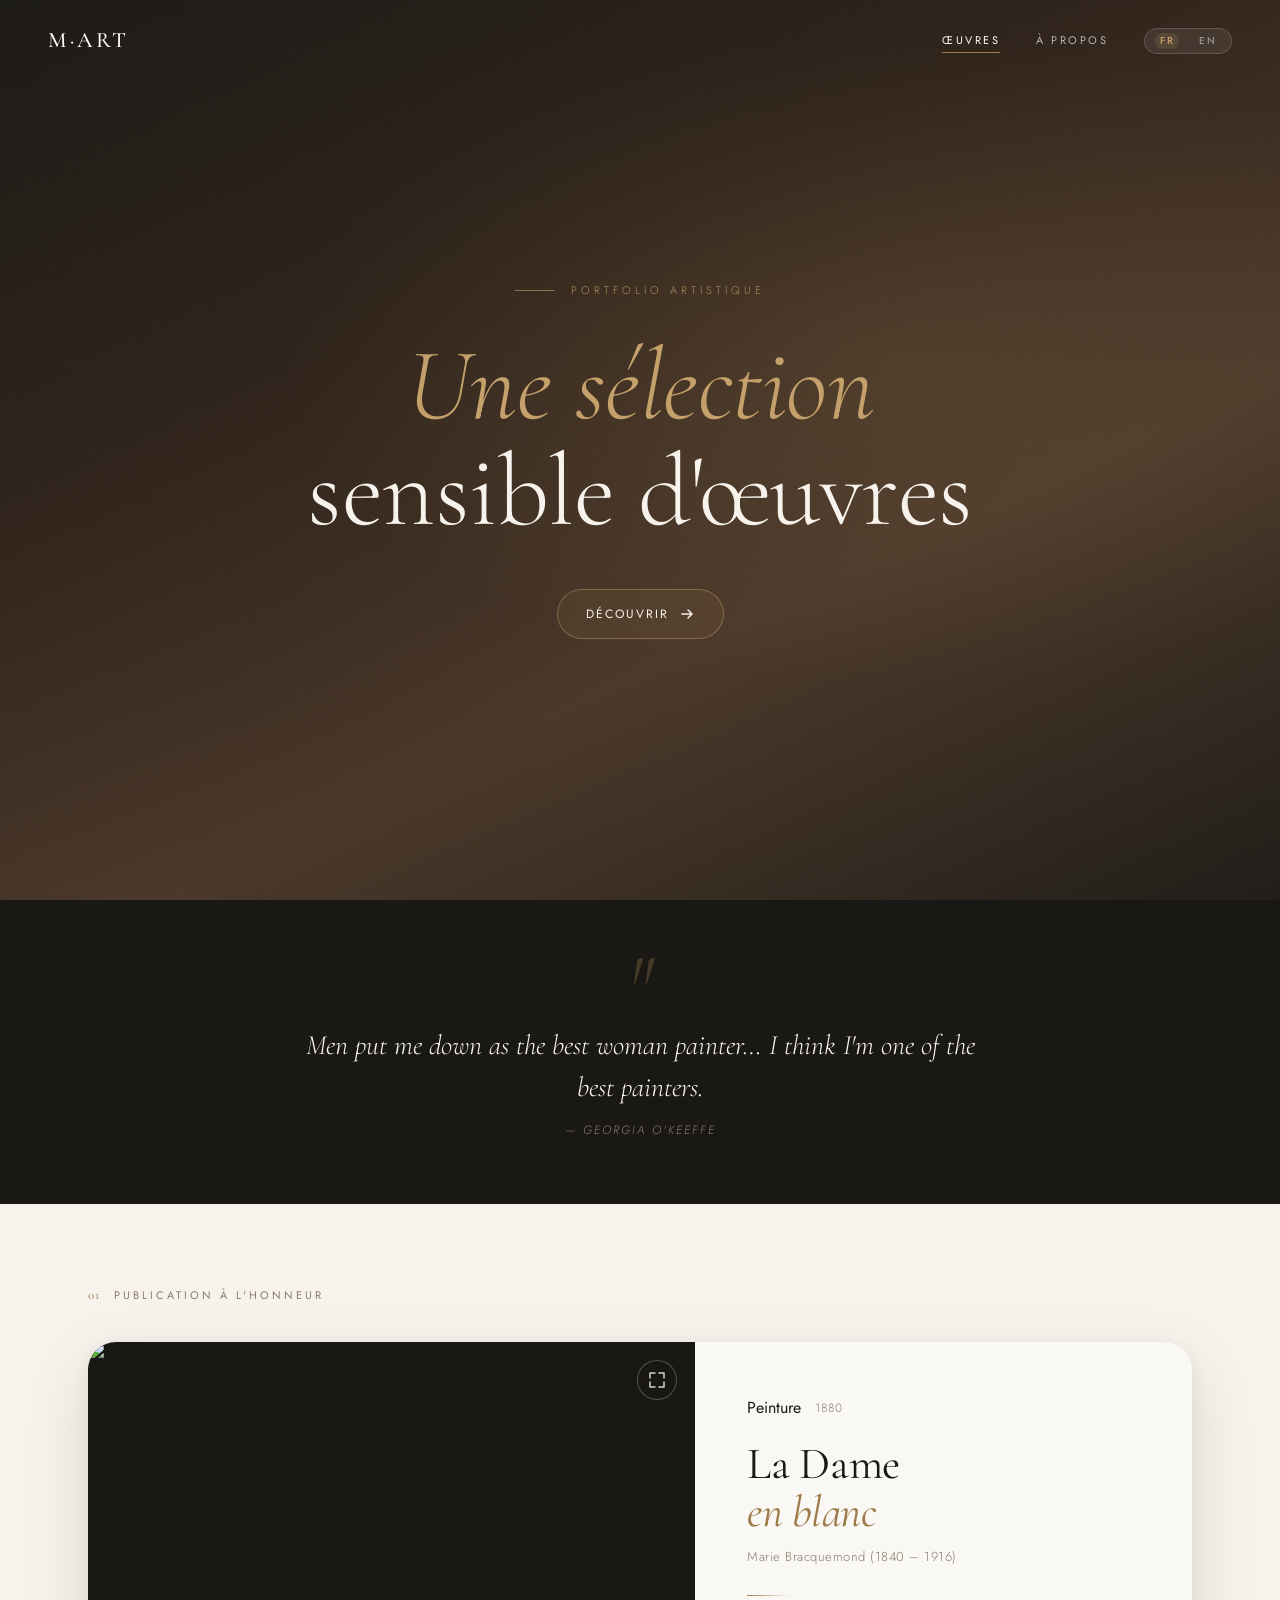
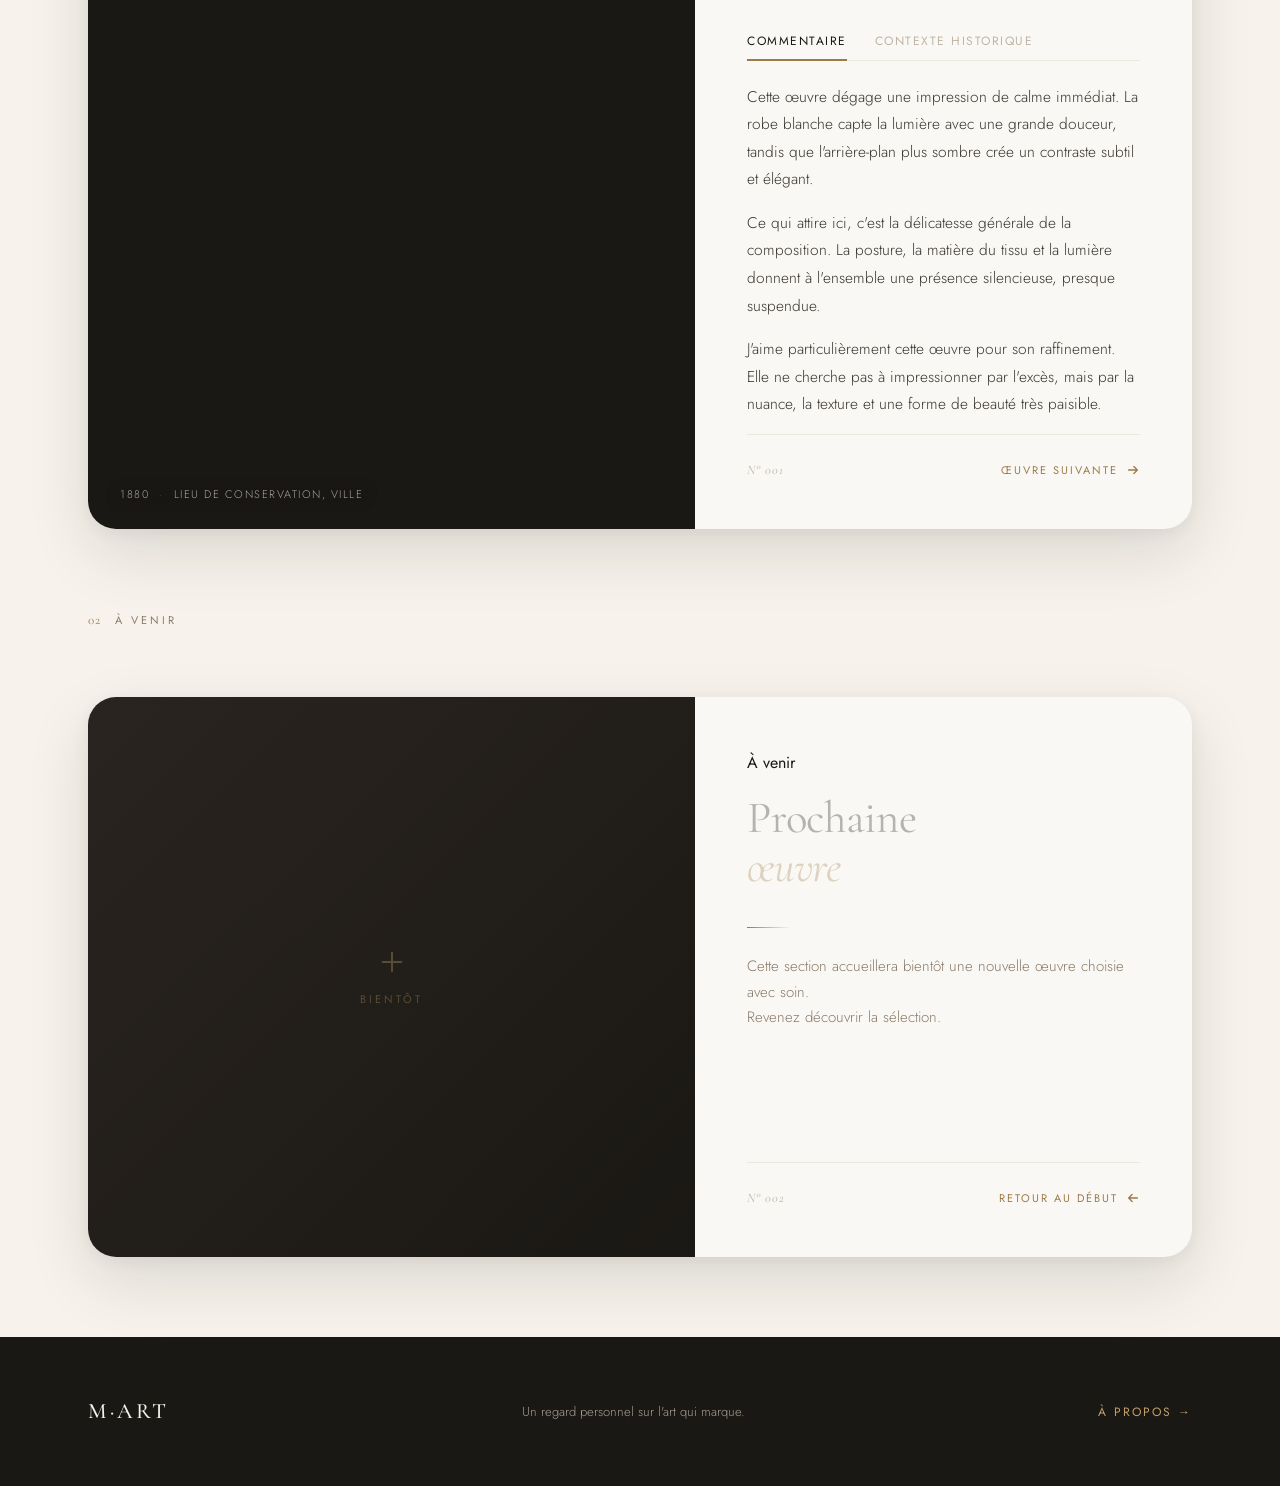
==== commit 2b329690: "Update index.html" ====
--- a/index.html
+++ b/index.html
@@ -38,7 +38,6 @@
     <div class="hero-bg"></div>
     <div class="hero-noise"></div>
     <div class="hero-parallax-img" id="heroParallax"></div>
-
     <div class="hero-content">
       <div class="hero-eyebrow">
         <span class="eyebrow-line"></span>
@@ -75,7 +74,7 @@
   <main class="container">
     <article class="art-card reveal" id="artwork-1">
 
-      <!-- IMAGE + FOCUS -->
+      <!-- IMAGE -->
       <div class="art-image-wrap" id="imageWrap">
         <div class="art-image-inner">
           <img src="lady.png" alt="The Lady in White" id="mainArtImg">
@@ -90,22 +89,16 @@
           <span class="caption-dot">·</span>
           <span data-i18n="art1.location">Lieu de conservation, Ville</span>
         </div>
-        <div class="color-palette">
-          <div class="palette-dot" style="background:#d8cfc3;" title="#d8cfc3"></div>
-          <div class="palette-dot" style="background:#8a7060;" title="#8a7060"></div>
-          <div class="palette-dot" style="background:#3d2e22;" title="#3d2e22"></div>
-          <div class="palette-dot" style="background:#ede6da;" title="#ede6da"></div>
-        </div>
       </div>
 
       <!-- CONTENT -->
       <div class="art-content">
         <div class="art-meta">
-          <span class="art-tag" data-i18n="art1.tag">Peinture</span>
+          <span class="art-tag-plain" data-i18n="art1.tag">Peinture</span>
           <span class="art-date">1880</span>
         </div>
 
-        <h3 class="art-title">The Lady<br><em>in White</em></h3>
+        <h3 class="art-title" data-i18n="art1.title">La Dame<br><em>en blanc</em></h3>
         <p class="art-artist">Marie Bracquemond (1840 – 1916)</p>
 
         <div class="art-divider"></div>
@@ -154,7 +147,9 @@
         </div>
       </div>
       <div class="art-content art-content--placeholder">
-        <span class="art-tag" data-i18n="art2.tag">À venir</span>
+        <div class="art-meta">
+          <span class="art-tag-plain" data-i18n="art2.tag">À venir</span>
+        </div>
         <h3 class="art-title" style="opacity:0.3" data-i18n="art2.title">Prochaine<br><em>œuvre</em></h3>
         <div class="art-divider"></div>
         <p style="color: var(--taupe); font-size:15px; font-weight:300;" data-i18n="art2.text">
@@ -177,7 +172,7 @@
       <svg width="20" height="20" viewBox="0 0 20 20" fill="none"><path d="M4 4l12 12M16 4L4 16" stroke="currentColor" stroke-width="1.5" stroke-linecap="round"/></svg>
     </button>
     <div class="lightbox-img-wrap">
-      <img src="lady.png" alt="The Lady in White — Marie Bracquemond" id="lightboxImg">
+      <img src="lady.png" alt="La Dame en blanc — Marie Bracquemond" id="lightboxImg">
     </div>
   </div>
 
@@ -204,6 +199,7 @@
         'section01.label':  'Publication à l\'honneur',
         'art1.tag':         'Peinture',
         'art1.location':    'Lieu de conservation, Ville',
+        'art1.title':       'La Dame<br><em>en blanc</em>',
         'art1.tab.comment': 'Commentaire',
         'art1.tab.context': 'Contexte historique',
         'art1.p1':          'Cette œuvre dégage une impression de calme immédiat. La robe blanche capte la lumière avec une grande douceur, tandis que l\'arrière-plan plus sombre crée un contraste subtil et élégant.',
@@ -231,6 +227,7 @@
         'section01.label':  'Featured publication',
         'art1.tag':         'Painting',
         'art1.location':    'Museum / Collection, City',
+        'art1.title':       'The Lady<br><em>in White</em>',
         'art1.tab.comment': 'Commentary',
         'art1.tab.context': 'Historical context',
         'art1.p1':          'This work conveys an immediate sense of calm. The white dress catches the light with great softness, while the darker background creates a subtle and elegant contrast.',
@@ -257,28 +254,18 @@
     function setLang(lang) {
       document.documentElement.lang = lang;
       localStorage.setItem('mart-lang', lang);
-
-      document.title = lang === 'fr'
-        ? 'M·Art — Regards sensibles'
-        : 'M·Art — Sensitive perspectives';
-
+      document.title = lang === 'fr' ? 'M·Art — Regards sensibles' : 'M·Art — Sensitive perspectives';
       document.querySelectorAll('[data-i18n]').forEach(el => {
         const key = el.dataset.i18n;
-        if (i18n[lang][key] !== undefined) {
-          el.innerHTML = i18n[lang][key];
-        }
+        if (i18n[lang][key] !== undefined) el.innerHTML = i18n[lang][key];
       });
-
       document.querySelectorAll('.lang-btn').forEach(btn => {
         btn.classList.toggle('active', btn.dataset.lang === lang);
       });
     }
-
     document.querySelectorAll('.lang-btn').forEach(btn => {
       btn.addEventListener('click', () => setLang(btn.dataset.lang));
     });
-
-    // Init with saved preference or default FR
     const savedLang = localStorage.getItem('mart-lang') || 'fr';
     setLang(savedLang);
 
@@ -305,9 +292,7 @@
     // REVEAL ON SCROLL
     // =============================================
     const observer = new IntersectionObserver((entries) => {
-      entries.forEach(e => {
-        if (e.isIntersecting) e.target.classList.add('visible');
-      });
+      entries.forEach(e => { if (e.isIntersecting) e.target.classList.add('visible'); });
     }, { threshold: 0.08 });
     document.querySelectorAll('.reveal').forEach(el => observer.observe(el));
 
@@ -353,9 +338,7 @@
         setTimeout(() => { window.location.href = href; }, 380);
       });
     });
-    window.addEventListener('pageshow', () => {
-      overlay.classList.remove('active');
-    });
+    window.addEventListener('pageshow', () => { overlay.classList.remove('active'); });
 
     // =============================================
     // NAV SCROLL
--- a/style.css
+++ b/style.css
@@ -96,6 +96,13 @@
 }
 .nav.scrolled .nav-brand { color: var(--charcoal); }
 
+/* Nav right: links + lang switcher ensemble */
+.nav-right {
+  display: flex;
+  align-items: center;
+  gap: 36px;
+}
+
 .nav-links { display: flex; gap: 36px; }
 
 .nav-link {
@@ -123,6 +130,61 @@
 .nav.scrolled .nav-link.active { color: var(--charcoal); }
 .nav-link:hover::after,
 .nav-link.active::after { width: 100%; }
+
+/* === LANGUAGE SWITCHER === */
+.lang-switcher {
+  display: flex;
+  align-items: center;
+  gap: 6px;
+  background: rgba(255,255,255,0.08);
+  border: 1px solid rgba(255,255,255,0.15);
+  border-radius: 999px;
+  padding: 4px 10px;
+  backdrop-filter: blur(4px);
+  transition: background 0.35s, border-color 0.35s;
+}
+.nav.scrolled .lang-switcher {
+  background: rgba(156,122,74,0.07);
+  border-color: rgba(156,122,74,0.25);
+}
+
+.lang-btn {
+  background: none;
+  border: none;
+  padding: 3px 5px;
+  font-family: var(--font-body);
+  font-size: 10px;
+  font-weight: 500;
+  letter-spacing: 1.5px;
+  text-transform: uppercase;
+  color: rgba(255,255,255,0.45);
+  border-radius: 999px;
+  transition: color 0.25s, background 0.25s;
+  line-height: 1;
+}
+.nav.scrolled .lang-btn { color: var(--taupe-lt); }
+
+.lang-btn.active {
+  color: var(--gold-light);
+  background: rgba(196,160,106,0.15);
+}
+.nav.scrolled .lang-btn.active {
+  color: var(--gold);
+  background: rgba(156,122,74,0.12);
+}
+.lang-btn:hover:not(.active) {
+  color: rgba(255,255,255,0.8);
+}
+.nav.scrolled .lang-btn:hover:not(.active) { color: var(--charcoal); }
+
+.lang-sep {
+  font-size: 10px;
+  color: rgba(255,255,255,0.2);
+  line-height: 1;
+  transition: color 0.35s;
+  pointer-events: none;
+}
+.nav.scrolled .lang-sep { color: rgba(156,122,74,0.3); }
 
 /* === HERO === */
 .hero {
@@ -221,7 +283,7 @@
 }
 .about-content .hero-cta:hover { background: rgba(156,122,74,0.16); }
 
-/* === HERO SCROLL — centré en bas === */
+/* === HERO SCROLL === */
 .hero-scroll {
   position: absolute;
   left: 50%;
@@ -440,16 +502,6 @@
 
 .art-meta { display: flex; align-items: center; gap: 14px; margin-bottom: 18px; }
 
-/* Tag discret — texte simple, pas de bouton */
-.art-tag-plain {
-  font-size: 11px;
-  font-weight: 400;
-  letter-spacing: 2.5px;
-  text-transform: uppercase;
-  color: var(--gold);
-}
-
-/* Gardé pour page à propos */
 .art-tag {
   display: inline-block;
   padding: 5px 14px;
@@ -644,9 +696,10 @@
 @media (max-width: 980px) {
   .nav { padding: 16px 24px; }
   .nav.scrolled { padding: 12px 24px; }
+  .nav-right { gap: 20px; }
+  .nav-links { gap: 18px; }
   .container { padding: 0 24px; }
   .hero, .page-hero { padding-left: 24px; padding-right: 24px; }
-  .hero-scroll { right: 20px; }
   .art-card, .about-card { grid-template-columns: 1fr; }
   .art-image-wrap, .about-image-wrap { min-height: 320px; position: relative; }
   .art-content, .about-content { padding: 36px 28px; }
@@ -659,5 +712,6 @@
 
 @media (max-width: 600px) {
   .hero-title { font-size: 46px; }
-  .nav-links { gap: 18px; }
-}
+  .nav-links { gap: 14px; }
+  .lang-switcher { padding: 3px 8px; }
+}
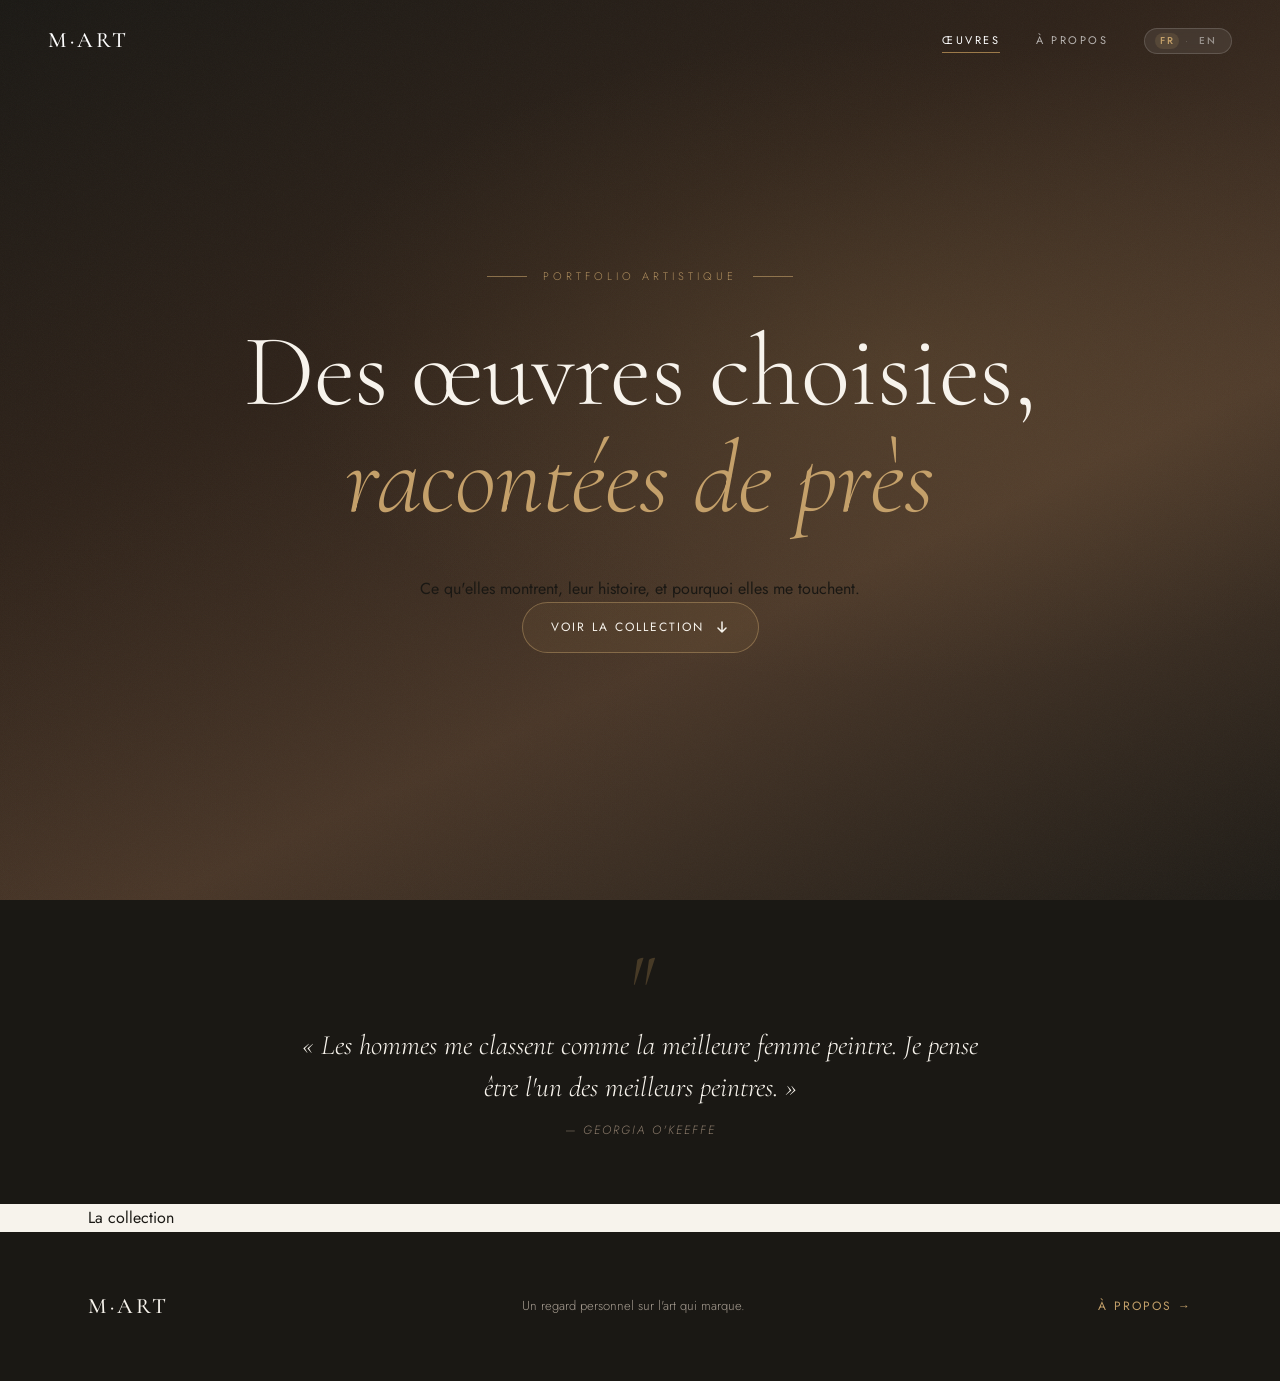
==== commit 2dfc50fe: "Update index.html" ====
--- a/index.html
+++ b/index.html
@@ -3,7 +3,18 @@
 <head>
   <meta charset="UTF-8">
   <meta name="viewport" content="width=device-width, initial-scale=1.0">
-  <title>M·Art — Regards sensibles</title>
+  <title>M·Art — Regards sur des œuvres choisies</title>
+  <meta name="description" content="M·Art — un portfolio d'art personnel : des œuvres choisies, leur histoire et un regard sensible, avec une attention particulière aux artistes femmes.">
+  <meta name="theme-color" content="#1a1814">
+
+  <!-- Aperçu quand le lien est partagé -->
+  <meta property="og:type" content="website">
+  <meta property="og:title" content="M·Art — Regards sur des œuvres choisies">
+  <meta property="og:description" content="Des œuvres choisies, racontées de près : leur histoire, et pourquoi elles touchent.">
+  <meta property="og:image" content="https://flambardgautier-wq.github.io/M-Art/lady.png">
+
+  <link rel="icon" href="data:image/svg+xml,%3Csvg xmlns='http://www.w3.org/2000/svg' viewBox='0 0 64 64'%3E%3Crect width='64' height='64' rx='14' fill='%231a1814'/%3E%3Ctext x='32' y='44' font-family='Georgia,serif' font-size='34' font-style='italic' fill='%23c4a06a' text-anchor='middle'%3EM%3C/text%3E%3C/svg%3E">
+
   <link rel="preconnect" href="https://fonts.googleapis.com">
   <link rel="preconnect" href="https://fonts.gstatic.com" crossorigin>
   <link href="https://fonts.googleapis.com/css2?family=Cormorant+Garamond:ital,wght@0,300;0,400;0,500;0,600;1,300;1,400;1,500&family=Jost:wght@200;300;400;500&display=swap" rel="stylesheet">
@@ -11,10 +22,7 @@
 </head>
 <body>
 
-  <!-- PROGRESS BAR -->
   <div class="progress-bar" id="progressBar"></div>
-
-  <!-- PAGE TRANSITION OVERLAY -->
   <div class="page-transition" id="pageTransition"></div>
 
   <!-- NAVIGATION -->
@@ -26,9 +34,9 @@
         <a href="presentation.html" class="nav-link page-link" data-i18n="nav.about">À propos</a>
       </div>
       <div class="lang-switcher">
-        <button class="lang-btn active" data-lang="fr">FR</button>
+        <button class="lang-btn active" data-lang="fr" aria-label="Français">FR</button>
         <span class="lang-sep">·</span>
-        <button class="lang-btn" data-lang="en">EN</button>
+        <button class="lang-btn" data-lang="en" aria-label="English">EN</button>
       </div>
     </div>
   </nav>
@@ -37,316 +45,133 @@
   <header class="hero" id="hero">
     <div class="hero-bg"></div>
     <div class="hero-noise"></div>
-    <div class="hero-parallax-img" id="heroParallax"></div>
     <div class="hero-content">
       <div class="hero-eyebrow">
         <span class="eyebrow-line"></span>
         <span class="eyebrow-text" data-i18n="hero.eyebrow">Portfolio artistique</span>
+        <span class="eyebrow-line"></span>
       </div>
-      <h1 class="hero-title" data-i18n="hero.title">
-        <em>Une sélection</em><br>sensible d'œuvres
-      </h1>
-      <a href="presentation.html" class="hero-cta page-link">
-        <span data-i18n="hero.cta">Découvrir</span>
-        <svg width="16" height="16" viewBox="0 0 16 16" fill="none"><path d="M3 8h10M9 4l4 4-4 4" stroke="currentColor" stroke-width="1.5" stroke-linecap="round" stroke-linejoin="round"/></svg>
+      <h1 class="hero-title" data-i18n="hero.title">Des œuvres choisies,<br><em>racontées de près</em></h1>
+      <p class="hero-sub" data-i18n="hero.sub">Ce qu'elles montrent, leur histoire, et pourquoi elles me touchent.</p>
+      <a href="#collection" class="hero-cta">
+        <span data-i18n="hero.cta">Voir la collection</span>
+        <svg width="16" height="16" viewBox="0 0 16 16" fill="none" aria-hidden="true"><path d="M8 3v10M4 9l4 4 4-4" stroke="currentColor" stroke-width="1.5" stroke-linecap="round" stroke-linejoin="round"/></svg>
       </a>
     </div>
   </header>
 
-  <!-- QUOTE SECTION -->
+  <!-- CITATION -->
   <section class="quote-section">
     <div class="quote-inner container">
-      <span class="quote-mark">"</span>
-      <blockquote>Men put me down as the best woman painter… I think I'm one of the best painters.</blockquote>
-      <cite>— Georgia O'Keeffe</cite>
+      <span class="quote-mark" aria-hidden="true">"</span>
+      <blockquote data-i18n="quote.text">« Les hommes me classent comme la meilleure femme peintre. Je pense être l'un des meilleurs peintres. »</blockquote>
+      <cite data-i18n="quote.author">— Georgia O'Keeffe</cite>
     </div>
   </section>
 
-  <!-- SECTION LABEL -->
-  <section class="section-intro container">
-    <div class="section-label">
-      <span class="label-number">01</span>
-      <span class="label-text" data-i18n="section01.label">Publication à l'honneur</span>
-    </div>
-  </section>
-
-  <!-- ART CARD -->
-  <main class="container">
-    <article class="art-card reveal" id="artwork-1">
-
-      <!-- IMAGE -->
-      <div class="art-image-wrap" id="imageWrap">
-        <div class="art-image-inner">
-          <img src="lady.png" alt="The Lady in White" id="mainArtImg">
-        </div>
-        <button class="focus-btn" id="focusBtn" title="Agrandir">
-          <svg width="18" height="18" viewBox="0 0 18 18" fill="none">
-            <path d="M2 2h5M2 2v5M16 2h-5M16 2v5M2 16h5M2 16v-5M16 16h-5M16 16v-5" stroke="currentColor" stroke-width="1.5" stroke-linecap="round"/>
-          </svg>
-        </button>
-        <div class="art-image-caption">
-          <span>1880</span>
-          <span class="caption-dot">·</span>
-          <span data-i18n="art1.location">Lieu de conservation, Ville</span>
-        </div>
-      </div>
-
-      <!-- CONTENT -->
-      <div class="art-content">
-        <div class="art-meta">
-          <span class="art-tag-plain" data-i18n="art1.tag">Peinture</span>
-          <span class="art-date">1880</span>
-        </div>
-
-        <h3 class="art-title" data-i18n="art1.title">La Dame<br><em>en blanc</em></h3>
-        <p class="art-artist">Marie Bracquemond (1840 – 1916)</p>
-
-        <div class="art-divider"></div>
-
-        <!-- TABS -->
-        <div class="tabs">
-          <button class="tab active" data-tab="comment" data-i18n="art1.tab.comment">Commentaire</button>
-          <button class="tab" data-tab="context" data-i18n="art1.tab.context">Contexte historique</button>
-        </div>
-
-        <div class="tab-content active" id="tab-comment">
-          <p data-i18n="art1.p1">Cette œuvre dégage une impression de calme immédiat. La robe blanche capte la lumière avec une grande douceur, tandis que l'arrière-plan plus sombre crée un contraste subtil et élégant.</p>
-          <p data-i18n="art1.p2">Ce qui attire ici, c'est la délicatesse générale de la composition. La posture, la matière du tissu et la lumière donnent à l'ensemble une présence silencieuse, presque suspendue.</p>
-          <p data-i18n="art1.p3">J'aime particulièrement cette œuvre pour son raffinement. Elle ne cherche pas à impressionner par l'excès, mais par la nuance, la texture et une forme de beauté très paisible.</p>
-        </div>
-
-        <div class="tab-content" id="tab-context">
-          <p data-i18n="art1.ctx1">Au XIXe siècle, le portrait féminin occupe une place centrale dans l'art académique. La représentation de la femme en blanc évoque la pureté, la grâce et l'idéal bourgeois de l'époque.</p>
-          <p data-i18n="art1.ctx2">Cette période voit l'essor des grands salons parisiens, où les artistes soumettent leurs œuvres à des jurys officiels. Le portrait de femme en tenue élaborée est un genre prisé, permettant de démontrer virtuosité technique et sensibilité chromatique.</p>
-          <p data-i18n="art1.ctx3">Les artistes femmes commencent à s'imposer progressivement dans ces cercles, souvent malgré les obstacles institutionnels, laissant des œuvres d'une force remarquable.</p>
-        </div>
-
-        <div class="art-footer">
-          <div class="art-number">N° 001</div>
-          <a href="#artwork-2" class="next-artwork">
-            <span data-i18n="art1.next">Œuvre suivante</span>
-            <svg width="14" height="14" viewBox="0 0 16 16" fill="none"><path d="M3 8h10M9 4l4 4-4 4" stroke="currentColor" stroke-width="1.5" stroke-linecap="round" stroke-linejoin="round"/></svg>
-          </a>
-        </div>
-      </div>
-    </article>
-
-    <!-- ARTWORK 2 (placeholder) -->
-    <div class="section-intro" style="padding-top:0; margin-bottom: 30px;">
-      <div class="section-label">
-        <span class="label-number">02</span>
-        <span class="label-text" data-i18n="section02.label">À venir</span>
-      </div>
+  <!-- COLLECTION -->
+  <main class="container" id="collection">
+    <div class="coll-head">
+      <span class="coll-label" data-i18n="coll.label">La collection</span>
+      <span class="coll-line" aria-hidden="true"></span>
+      <span class="coll-count" id="collCount"></span>
     </div>
 
-    <article class="art-card art-card--placeholder reveal" id="artwork-2">
-      <div class="art-image-wrap placeholder-image">
-        <div class="placeholder-text">
-          <svg width="32" height="32" viewBox="0 0 24 24" fill="none"><path d="M12 5v14M5 12h14" stroke="currentColor" stroke-width="1.5" stroke-linecap="round"/></svg>
-          <span data-i18n="art2.soon">Bientôt</span>
-        </div>
-      </div>
-      <div class="art-content art-content--placeholder">
-        <div class="art-meta">
-          <span class="art-tag-plain" data-i18n="art2.tag">À venir</span>
-        </div>
-        <h3 class="art-title" style="opacity:0.3" data-i18n="art2.title">Prochaine<br><em>œuvre</em></h3>
-        <div class="art-divider"></div>
-        <p style="color: var(--taupe); font-size:15px; font-weight:300;" data-i18n="art2.text">
-          Cette section accueillera bientôt une nouvelle œuvre choisie avec soin.<br>Revenez découvrir la sélection.
-        </p>
-        <div class="art-footer">
-          <div class="art-number">N° 002</div>
-          <a href="#artwork-1" class="next-artwork">
-            <span data-i18n="art2.back">Retour au début</span>
-            <svg width="14" height="14" viewBox="0 0 16 16" fill="none" style="transform:rotate(180deg)"><path d="M3 8h10M9 4l4 4-4 4" stroke="currentColor" stroke-width="1.5" stroke-linecap="round" stroke-linejoin="round"/></svg>
-          </a>
-        </div>
-      </div>
-    </article>
+    <div class="works-grid" id="worksGrid"></div>
   </main>
-
-  <!-- LIGHTBOX -->
-  <div class="lightbox" id="lightbox">
-    <button class="lightbox-close" id="lightboxClose">
-      <svg width="20" height="20" viewBox="0 0 20 20" fill="none"><path d="M4 4l12 12M16 4L4 16" stroke="currentColor" stroke-width="1.5" stroke-linecap="round"/></svg>
-    </button>
-    <div class="lightbox-img-wrap">
-      <img src="lady.png" alt="La Dame en blanc — Marie Bracquemond" id="lightboxImg">
-    </div>
-  </div>
 
   <!-- FOOTER -->
   <footer class="site-footer">
     <div class="footer-inner container">
       <p class="footer-brand">M·Art</p>
       <p class="footer-copy" data-i18n="footer.copy">Un regard personnel sur l'art qui marque.</p>
-      <a href="presentation.html" class="footer-link page-link" data-i18n="footer.link">À propos →</a>
+      <a href="presentation.html" class="footer-link page-link" data-i18n="footer.about">À propos →</a>
     </div>
   </footer>
 
+  <script src="oeuvres.js"></script>
   <script>
     // =============================================
-    // TRANSLATIONS
+    // GRILLE DES ŒUVRES — générée depuis oeuvres.js
     // =============================================
-    const i18n = {
-      fr: {
-        'nav.works':        'Œuvres',
-        'nav.about':        'À propos',
-        'hero.eyebrow':     'Portfolio artistique',
-        'hero.title':       '<em>Une sélection</em><br>sensible d\'œuvres',
-        'hero.cta':         'Découvrir',
-        'section01.label':  'Publication à l\'honneur',
-        'art1.tag':         'Peinture',
-        'art1.location':    'Lieu de conservation, Ville',
-        'art1.title':       'La Dame<br><em>en blanc</em>',
-        'art1.tab.comment': 'Commentaire',
-        'art1.tab.context': 'Contexte historique',
-        'art1.p1':          'Cette œuvre dégage une impression de calme immédiat. La robe blanche capte la lumière avec une grande douceur, tandis que l\'arrière-plan plus sombre crée un contraste subtil et élégant.',
-        'art1.p2':          'Ce qui attire ici, c\'est la délicatesse générale de la composition. La posture, la matière du tissu et la lumière donnent à l\'ensemble une présence silencieuse, presque suspendue.',
-        'art1.p3':          'J\'aime particulièrement cette œuvre pour son raffinement. Elle ne cherche pas à impressionner par l\'excès, mais par la nuance, la texture et une forme de beauté très paisible.',
-        'art1.ctx1':        'Au XIXe siècle, le portrait féminin occupe une place centrale dans l\'art académique. La représentation de la femme en blanc évoque la pureté, la grâce et l\'idéal bourgeois de l\'époque.',
-        'art1.ctx2':        'Cette période voit l\'essor des grands salons parisiens, où les artistes soumettent leurs œuvres à des jurys officiels. Le portrait de femme en tenue élaborée est un genre prisé, permettant de démontrer virtuosité technique et sensibilité chromatique.',
-        'art1.ctx3':        'Les artistes femmes commencent à s\'imposer progressivement dans ces cercles, souvent malgré les obstacles institutionnels, laissant des œuvres d\'une force remarquable.',
-        'art1.next':        'Œuvre suivante',
-        'section02.label':  'À venir',
-        'art2.soon':        'Bientôt',
-        'art2.tag':         'À venir',
-        'art2.title':       'Prochaine<br><em>œuvre</em>',
-        'art2.text':        'Cette section accueillera bientôt une nouvelle œuvre choisie avec soin.<br>Revenez découvrir la sélection.',
-        'art2.back':        'Retour au début',
-        'footer.copy':      'Un regard personnel sur l\'art qui marque.',
-        'footer.link':      'À propos →',
-      },
-      en: {
-        'nav.works':        'Works',
-        'nav.about':        'About',
-        'hero.eyebrow':     'Artistic portfolio',
-        'hero.title':       '<em>A sensitive</em><br>selection of works',
-        'hero.cta':         'Discover',
-        'section01.label':  'Featured publication',
-        'art1.tag':         'Painting',
-        'art1.location':    'Museum / Collection, City',
-        'art1.title':       'The Lady<br><em>in White</em>',
-        'art1.tab.comment': 'Commentary',
-        'art1.tab.context': 'Historical context',
-        'art1.p1':          'This work conveys an immediate sense of calm. The white dress catches the light with great softness, while the darker background creates a subtle and elegant contrast.',
-        'art1.p2':          'What draws the eye here is the overall delicacy of the composition. The posture, the texture of the fabric and the light give the whole a silent, almost suspended presence.',
-        'art1.p3':          'I particularly love this work for its refinement. It does not seek to impress through excess, but through nuance, texture and a very peaceful form of beauty.',
-        'art1.ctx1':        'In the 19th century, the female portrait held a central place in academic art. The depiction of women in white evoked purity, grace and the bourgeois ideal of the era.',
-        'art1.ctx2':        'This period saw the rise of the great Parisian salons, where artists submitted their works to official juries. The portrait of women in elaborate dress was a prized genre, allowing artists to demonstrate both technical virtuosity and chromatic sensitivity.',
-        'art1.ctx3':        'Women artists began to gradually establish themselves in these circles, often despite institutional barriers, leaving behind works of remarkable power.',
-        'art1.next':        'Next work',
-        'section02.label':  'Coming soon',
-        'art2.soon':        'Soon',
-        'art2.tag':         'Coming soon',
-        'art2.title':       'Next<br><em>work</em>',
-        'art2.text':        'This section will soon welcome a new carefully chosen work.<br>Come back to discover the selection.',
-        'art2.back':        'Back to top',
-        'footer.copy':      'A personal perspective on art that leaves a mark.',
-        'footer.link':      'About →',
+    let firstRender = true;
+
+    function pad(n) { return String(n).padStart(3, "0"); }
+
+    function renderGrid(lang) {
+      const grid = document.getElementById("worksGrid");
+      const t = UI[lang];
+      let html = "";
+
+      OEUVRES.forEach(function (o, i) {
+        const d = o[lang];
+        html +=
+          '<a class="work-card reveal page-link" href="oeuvre.html?id=' + o.id + '" style="transition-delay:' + (i % 2) * 90 + 'ms">' +
+            '<div class="work-media">' +
+              '<img src="' + o.image + '" alt="' + d.titreCourt + ' — ' + o.artiste + '" loading="lazy" decoding="async">' +
+              '<span class="work-hover"><span>' + t["card.discover"] + '</span>' +
+                '<svg width="14" height="14" viewBox="0 0 16 16" fill="none" aria-hidden="true"><path d="M3 8h10M9 4l4 4-4 4" stroke="currentColor" stroke-width="1.5" stroke-linecap="round" stroke-linejoin="round"/></svg>' +
+              '</span>' +
+            '</div>' +
+            '<div class="work-cartel">' +
+              '<span class="cartel-num">N° ' + pad(i + 1) + '</span>' +
+              '<h3 class="cartel-title">' + d.titreCourt + '</h3>' +
+              '<p class="cartel-artist">' + o.artiste + ' <span>(' + o.dates + ')</span></p>' +
+              '<p class="cartel-details">' + d.technique + ' · ' + o.annee + '</p>' +
+            '</div>' +
+          '</a>';
+      });
+
+      // Tuile « à venir »
+      html +=
+        '<div class="work-card soon reveal" style="transition-delay:' + (OEUVRES.length % 2) * 90 + 'ms">' +
+          '<div class="work-media soon-media">' +
+            '<div class="soon-inner">' +
+              '<svg width="30" height="30" viewBox="0 0 24 24" fill="none" aria-hidden="true"><path d="M12 5v14M5 12h14" stroke="currentColor" stroke-width="1.2" stroke-linecap="round"/></svg>' +
+              '<span>' + t["soon.badge"] + '</span>' +
+            '</div>' +
+          '</div>' +
+          '<div class="work-cartel">' +
+            '<span class="cartel-num">N° ' + pad(OEUVRES.length + 1) + '</span>' +
+            '<h3 class="cartel-title soon-title">' + t["soon.title"] + '</h3>' +
+            '<p class="cartel-details">' + t["soon.text"] + '</p>' +
+          '</div>' +
+        '</div>';
+
+      grid.innerHTML = html;
+
+      // Compteur
+      const n = OEUVRES.length;
+      document.getElementById("collCount").textContent =
+        n + " " + (n > 1 ? t["coll.many"] : t["coll.one"]) + " · " + t["coll.soon"];
+
+      // Apparition au scroll (seulement au premier rendu)
+      const cards = grid.querySelectorAll(".reveal");
+      if (firstRender) {
+        const obs = new IntersectionObserver(function (entries) {
+          entries.forEach(function (e) { if (e.isIntersecting) e.target.classList.add("visible"); });
+        }, { threshold: 0.08 });
+        cards.forEach(function (el) { obs.observe(el); });
+        firstRender = false;
+      } else {
+        cards.forEach(function (el) { el.classList.add("visible"); });
       }
-    };
-
-    // =============================================
-    // LANGUAGE SWITCHER
-    // =============================================
-    function setLang(lang) {
-      document.documentElement.lang = lang;
-      localStorage.setItem('mart-lang', lang);
-      document.title = lang === 'fr' ? 'M·Art — Regards sensibles' : 'M·Art — Sensitive perspectives';
-      document.querySelectorAll('[data-i18n]').forEach(el => {
-        const key = el.dataset.i18n;
-        if (i18n[lang][key] !== undefined) el.innerHTML = i18n[lang][key];
-      });
-      document.querySelectorAll('.lang-btn').forEach(btn => {
-        btn.classList.toggle('active', btn.dataset.lang === lang);
-      });
-    }
-    document.querySelectorAll('.lang-btn').forEach(btn => {
-      btn.addEventListener('click', () => setLang(btn.dataset.lang));
-    });
-    const savedLang = localStorage.getItem('mart-lang') || 'fr';
-    setLang(savedLang);
-
-    // =============================================
-    // PROGRESS BAR
-    // =============================================
-    const progressBar = document.getElementById('progressBar');
-    window.addEventListener('scroll', () => {
-      const scrollTop = window.scrollY;
-      const docHeight = document.body.scrollHeight - window.innerHeight;
-      progressBar.style.width = (scrollTop / docHeight * 100) + '%';
-    });
-
-    // =============================================
-    // PARALLAX HERO
-    // =============================================
-    const heroBg = document.getElementById('heroParallax');
-    window.addEventListener('scroll', () => {
-      const y = window.scrollY;
-      if (heroBg) heroBg.style.transform = `translateY(${y * 0.3}px)`;
-    });
-
-    // =============================================
-    // REVEAL ON SCROLL
-    // =============================================
-    const observer = new IntersectionObserver((entries) => {
-      entries.forEach(e => { if (e.isIntersecting) e.target.classList.add('visible'); });
-    }, { threshold: 0.08 });
-    document.querySelectorAll('.reveal').forEach(el => observer.observe(el));
-
-    // =============================================
-    // TABS
-    // =============================================
-    document.querySelectorAll('.tab').forEach(btn => {
-      btn.addEventListener('click', () => {
-        const tabId = btn.dataset.tab;
-        btn.closest('.art-content').querySelectorAll('.tab').forEach(t => t.classList.remove('active'));
-        btn.closest('.art-content').querySelectorAll('.tab-content').forEach(c => c.classList.remove('active'));
-        btn.classList.add('active');
-        document.getElementById('tab-' + tabId).classList.add('active');
-      });
-    });
-
-    // =============================================
-    // LIGHTBOX
-    // =============================================
-    const lightbox = document.getElementById('lightbox');
-    document.getElementById('focusBtn').addEventListener('click', () => {
-      lightbox.classList.add('open');
-      document.body.style.overflow = 'hidden';
-    });
-    document.getElementById('lightboxClose').addEventListener('click', closeLightbox);
-    lightbox.addEventListener('click', (e) => { if (e.target === lightbox) closeLightbox(); });
-    document.addEventListener('keydown', (e) => { if (e.key === 'Escape') closeLightbox(); });
-    function closeLightbox() {
-      lightbox.classList.remove('open');
-      document.body.style.overflow = '';
     }
 
     // =============================================
-    // PAGE TRANSITIONS
+    // LANGUE
     // =============================================
-    const overlay = document.getElementById('pageTransition');
-    document.querySelectorAll('a.page-link').forEach(link => {
-      link.addEventListener('click', (e) => {
-        const href = link.getAttribute('href');
-        if (!href || href.startsWith('#')) return;
-        e.preventDefault();
-        overlay.classList.add('active');
-        setTimeout(() => { window.location.href = href; }, 380);
-      });
-    });
-    window.addEventListener('pageshow', () => { overlay.classList.remove('active'); });
+    function setLang(lang) {
+      applyUI(lang);
+      renderGrid(lang);
+      document.title = lang === "fr"
+        ? "M·Art — Regards sur des œuvres choisies"
+        : "M·Art — Perspectives on chosen works";
+    }
 
-    // =============================================
-    // NAV SCROLL
-    // =============================================
-    const nav = document.getElementById('mainNav');
-    window.addEventListener('scroll', () => {
-      nav.classList.toggle('scrolled', window.scrollY > 60);
-    });
+    initChrome();
+    initLangButtons(setLang);
+    setLang(getLang());
   </script>
 </body>
 </html>
--- a/style.css
+++ b/style.css
@@ -1,6 +1,5 @@
 /* =============================================
    M-ART — Style éditorial haut de gamme v2
-   Fix scroll bug + toutes les nouvelles features
 ============================================= */
 
 *, *::before, *::after { box-sizing: border-box; margin: 0; padding: 0; }
@@ -60,10 +59,7 @@
   pointer-events: none;
   transition: opacity 0.38s ease;
 }
-.page-transition.active {
-  opacity: 1;
-  pointer-events: all;
-}
+.page-transition.active { opacity: 1; pointer-events: all; }
 
 /* === NAVIGATION === */
 .nav {
@@ -96,13 +92,11 @@
 }
 .nav.scrolled .nav-brand { color: var(--charcoal); }
 
-/* Nav right: links + lang switcher ensemble */
 .nav-right {
   display: flex;
   align-items: center;
   gap: 36px;
 }
-
 .nav-links { display: flex; gap: 36px; }
 
 .nav-link {
@@ -124,12 +118,9 @@
   background: var(--gold);
   transition: width 0.3s;
 }
-.nav-link:hover,
-.nav-link.active { color: white; }
-.nav.scrolled .nav-link:hover,
-.nav.scrolled .nav-link.active { color: var(--charcoal); }
-.nav-link:hover::after,
-.nav-link.active::after { width: 100%; }
+.nav-link:hover, .nav-link.active { color: white; }
+.nav.scrolled .nav-link:hover, .nav.scrolled .nav-link.active { color: var(--charcoal); }
+.nav-link:hover::after, .nav-link.active::after { width: 100%; }
 
 /* === LANGUAGE SWITCHER === */
 .lang-switcher {
@@ -147,7 +138,6 @@
   background: rgba(156,122,74,0.07);
   border-color: rgba(156,122,74,0.25);
 }
-
 .lang-btn {
   background: none;
   border: none;
@@ -163,20 +153,10 @@
   line-height: 1;
 }
 .nav.scrolled .lang-btn { color: var(--taupe-lt); }
-
-.lang-btn.active {
-  color: var(--gold-light);
-  background: rgba(196,160,106,0.15);
-}
-.nav.scrolled .lang-btn.active {
-  color: var(--gold);
-  background: rgba(156,122,74,0.12);
-}
-.lang-btn:hover:not(.active) {
-  color: rgba(255,255,255,0.8);
-}
+.lang-btn.active { color: var(--gold-light); background: rgba(196,160,106,0.15); }
+.nav.scrolled .lang-btn.active { color: var(--gold); background: rgba(156,122,74,0.12); }
+.lang-btn:hover:not(.active) { color: rgba(255,255,255,0.8); }
 .nav.scrolled .lang-btn:hover:not(.active) { color: var(--charcoal); }
-
 .lang-sep {
   font-size: 10px;
   color: rgba(255,255,255,0.2);
@@ -196,7 +176,6 @@
   overflow: hidden;
   padding: 120px 48px 100px;
 }
-
 .hero-bg {
   position: absolute; inset: 0;
   background:
@@ -204,7 +183,6 @@
     radial-gradient(ellipse 60% 80% at 20% 70%, rgba(46,34,25,0.12) 0%, transparent 60%),
     linear-gradient(155deg, #1a1814 0%, #2e2219 35%, #4a3728 65%, #1e1b16 100%);
 }
-
 .hero-noise {
   position: absolute; inset: 0;
   opacity: 0.04;
@@ -212,12 +190,7 @@
   background-size: 200px;
   pointer-events: none;
 }
-
-.hero-parallax-img {
-  position: absolute; inset: 0;
-  will-change: transform;
-}
-
+.hero-parallax-img { position: absolute; inset: 0; will-change: transform; }
 .hero-content {
   position: relative;
   z-index: 2;
@@ -225,12 +198,10 @@
   text-align: center;
   animation: fadeUp 1.1s cubic-bezier(0.22,1,0.36,1) both;
 }
-
 @keyframes fadeUp {
   from { opacity: 0; transform: translateY(28px); }
   to   { opacity: 1; transform: translateY(0); }
 }
-
 .hero-eyebrow {
   display: flex;
   align-items: center;
@@ -283,48 +254,20 @@
 }
 .about-content .hero-cta:hover { background: rgba(156,122,74,0.16); }
 
-/* === HERO SCROLL === */
-.hero-scroll {
-  position: absolute;
-  left: 50%;
-  transform: translateX(-50%);
-  bottom: 40px;
-  display: flex;
-  flex-direction: column;
-  align-items: center;
-  gap: 10px;
-  color: rgba(220,190,140,0.75);
-  font-size: 9px;
-  letter-spacing: 3.5px;
-  text-transform: uppercase;
-  z-index: 2;
-  animation: fadeUp 1.4s 0.7s ease both;
-}
-.scroll-line {
-  width: 1px;
-  height: 50px;
-  background: linear-gradient(to bottom, rgba(220,190,140,0.75), transparent);
-  animation: scrollPulse 2.5s ease-in-out infinite;
-}
-@keyframes scrollPulse {
-  0%,100% { transform: scaleY(1); opacity: 0.75; }
-  50%      { transform: scaleY(1.15); opacity: 1; }
-}
-
 /* === PAGE HERO === */
 .page-hero {
-  position: relative;
-  min-height: 52vh;
-  display: flex;
-  align-items: flex-end;
-  padding: 0 0 70px;
-  overflow: hidden;
+  min-height: 52vh !important;
+  align-items: center !important;
+  justify-content: center !important;
+  padding-bottom: 0 !important;
 }
 .page-hero-content {
   position: relative;
   z-index: 2;
+  text-align: center;
   animation: fadeUp 1s cubic-bezier(0.22,1,0.36,1) both;
 }
+.page-hero .hero-eyebrow { justify-content: center; }
 .page-hero-title {
   font-family: var(--font-display);
   font-size: clamp(52px, 7vw, 90px);
@@ -337,10 +280,7 @@
 .page-hero-title em { font-style: italic; color: var(--gold-light); }
 
 /* === QUOTE SECTION === */
-.quote-section {
-  background: var(--charcoal);
-  padding: 64px 0;
-}
+.quote-section { background: var(--charcoal); padding: 64px 0; }
 .quote-inner {
   display: flex;
   flex-direction: column;
@@ -389,9 +329,8 @@
 .section-label { display: flex; align-items: baseline; gap: 14px; }
 .label-number { font-family: var(--font-display); font-size: 13px; color: var(--gold); letter-spacing: 1px; }
 .label-text { font-size: 11px; font-weight: 400; letter-spacing: 3px; text-transform: uppercase; color: var(--taupe); }
-.section-heading { font-family: var(--font-display); font-size: clamp(32px, 4vw, 52px); font-weight: 400; letter-spacing: -0.3px; }
-
-/* === REVEAL ANIMATION === */
+
+/* === REVEAL === */
 .reveal {
   opacity: 0;
   transform: translateY(28px);
@@ -409,7 +348,6 @@
   box-shadow: var(--shadow-card);
   margin-bottom: 80px;
 }
-
 .art-card--placeholder { opacity: 0.75; }
 
 .art-image-wrap {
@@ -418,10 +356,7 @@
   min-height: 560px;
   overflow: hidden;
 }
-
-.art-image-inner {
-  position: absolute; inset: 0; overflow: hidden;
-}
+.art-image-inner { position: absolute; inset: 0; overflow: hidden; }
 .art-image-inner img {
   width: 100%; height: 100%;
   object-fit: cover;
@@ -430,7 +365,6 @@
 }
 .art-card:hover .art-image-inner img { transform: scale(1.04); }
 
-/* Focus button */
 .focus-btn {
   position: absolute;
   top: 18px; right: 18px;
@@ -464,23 +398,6 @@
 }
 .caption-dot { opacity: 0.4; }
 
-/* Color palette */
-.color-palette {
-  position: absolute;
-  bottom: 18px; right: 18px;
-  display: flex;
-  gap: 6px;
-  z-index: 4;
-}
-.palette-dot {
-  width: 20px; height: 20px;
-  border-radius: 50%;
-  border: 2px solid rgba(255,255,255,0.25);
-  box-shadow: 0 2px 8px rgba(0,0,0,0.3);
-  transition: transform 0.2s;
-}
-.palette-dot:hover { transform: scale(1.25); }
-
 /* Placeholder */
 .placeholder-image {
   display: flex; align-items: center; justify-content: center;
@@ -502,6 +419,16 @@
 
 .art-meta { display: flex; align-items: center; gap: 14px; margin-bottom: 18px; }
 
+/* === TAG — texte simple, pas de bouton === */
+.art-tag-plain {
+  font-size: 11px;
+  font-weight: 400;
+  letter-spacing: 2.5px;
+  text-transform: uppercase;
+  color: var(--gold);
+}
+
+/* Gardé pour page à propos uniquement */
 .art-tag {
   display: inline-block;
   padding: 5px 14px;
@@ -514,6 +441,7 @@
   letter-spacing: 2px;
   text-transform: uppercase;
 }
+
 .art-date { font-size: 12px; font-weight: 300; color: var(--taupe); letter-spacing: 1px; }
 
 .art-title {
@@ -526,7 +454,6 @@
   letter-spacing: -0.3px;
 }
 .art-title em { font-style: italic; color: var(--gold); }
-
 .art-artist { font-size: 13px; font-weight: 300; color: var(--taupe); letter-spacing: 0.5px; }
 
 .art-divider {
@@ -538,7 +465,6 @@
 /* === TABS === */
 .tabs {
   display: flex;
-  gap: 0;
   border-bottom: 1px solid var(--ivory-2);
   margin-bottom: 22px;
 }
@@ -566,7 +492,6 @@
 }
 .tab.active { color: var(--charcoal); }
 .tab.active::after { width: 100%; }
-
 .tab-content { display: none; }
 .tab-content.active { display: block; animation: fadeUp 0.4s ease both; }
 .tab-content p { font-size: 15.5px; font-weight: 300; color: #3a3530; margin-bottom: 16px; line-height: 1.78; }
@@ -581,7 +506,6 @@
   justify-content: space-between;
 }
 .art-number { font-family: var(--font-display); font-size: 13px; font-style: italic; color: var(--taupe-lt); letter-spacing: 1px; }
-
 .next-artwork {
   display: inline-flex;
   align-items: center;
@@ -666,6 +590,7 @@
   letter-spacing: -0.3px;
 }
 .about-title em { font-style: italic; color: var(--gold); }
+.about-body { margin-top: 28px; }
 .about-body p { font-size: 16px; font-weight: 300; color: #3a3530; margin-bottom: 18px; line-height: 1.78; }
 .about-body strong { font-weight: 500; color: var(--charcoal); }
 
@@ -699,7 +624,7 @@
   .nav-right { gap: 20px; }
   .nav-links { gap: 18px; }
   .container { padding: 0 24px; }
-  .hero, .page-hero { padding-left: 24px; padding-right: 24px; }
+  .hero { padding-left: 24px; padding-right: 24px; }
   .art-card, .about-card { grid-template-columns: 1fr; }
   .art-image-wrap, .about-image-wrap { min-height: 320px; position: relative; }
   .art-content, .about-content { padding: 36px 28px; }
@@ -709,7 +634,6 @@
   .value-item:last-child  { border-radius: 0 0 20px 20px; }
   .footer-inner { flex-direction: column; gap: 16px; text-align: center; }
 }
-
 @media (max-width: 600px) {
   .hero-title { font-size: 46px; }
   .nav-links { gap: 14px; }
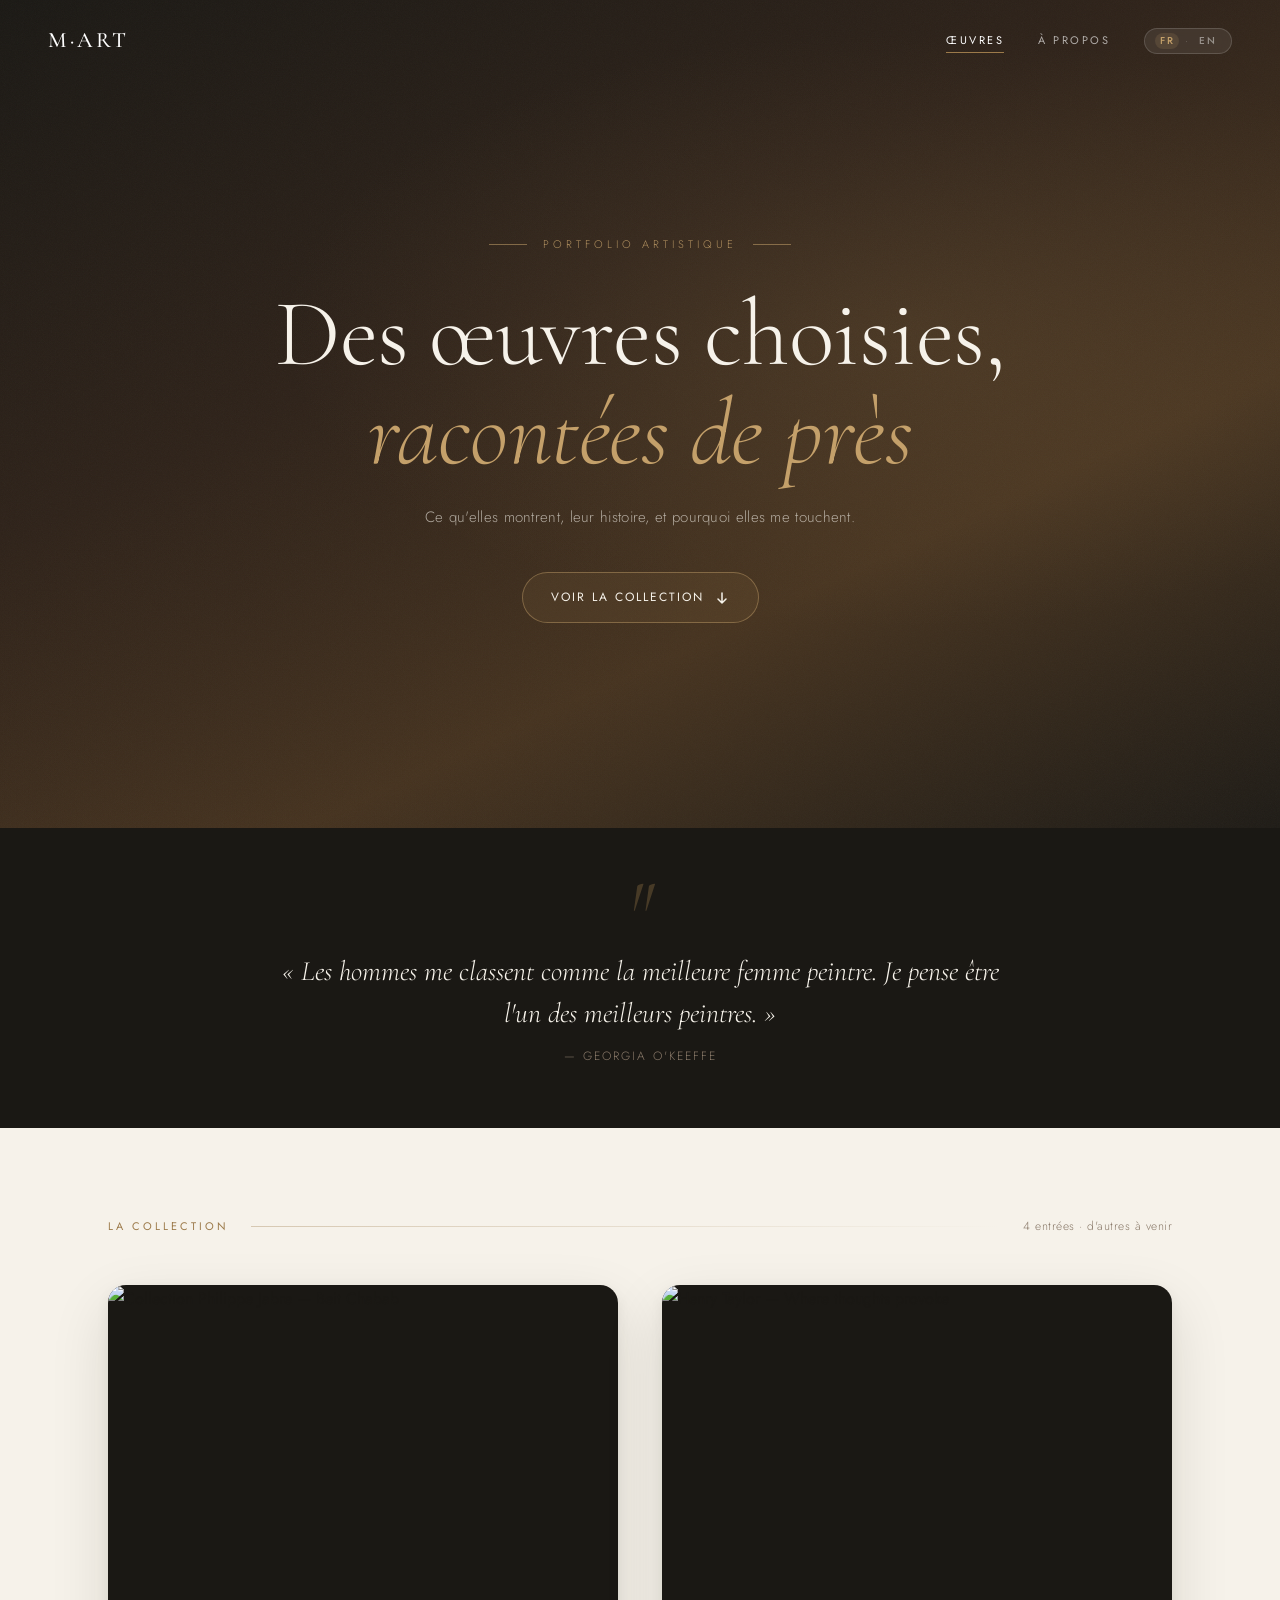
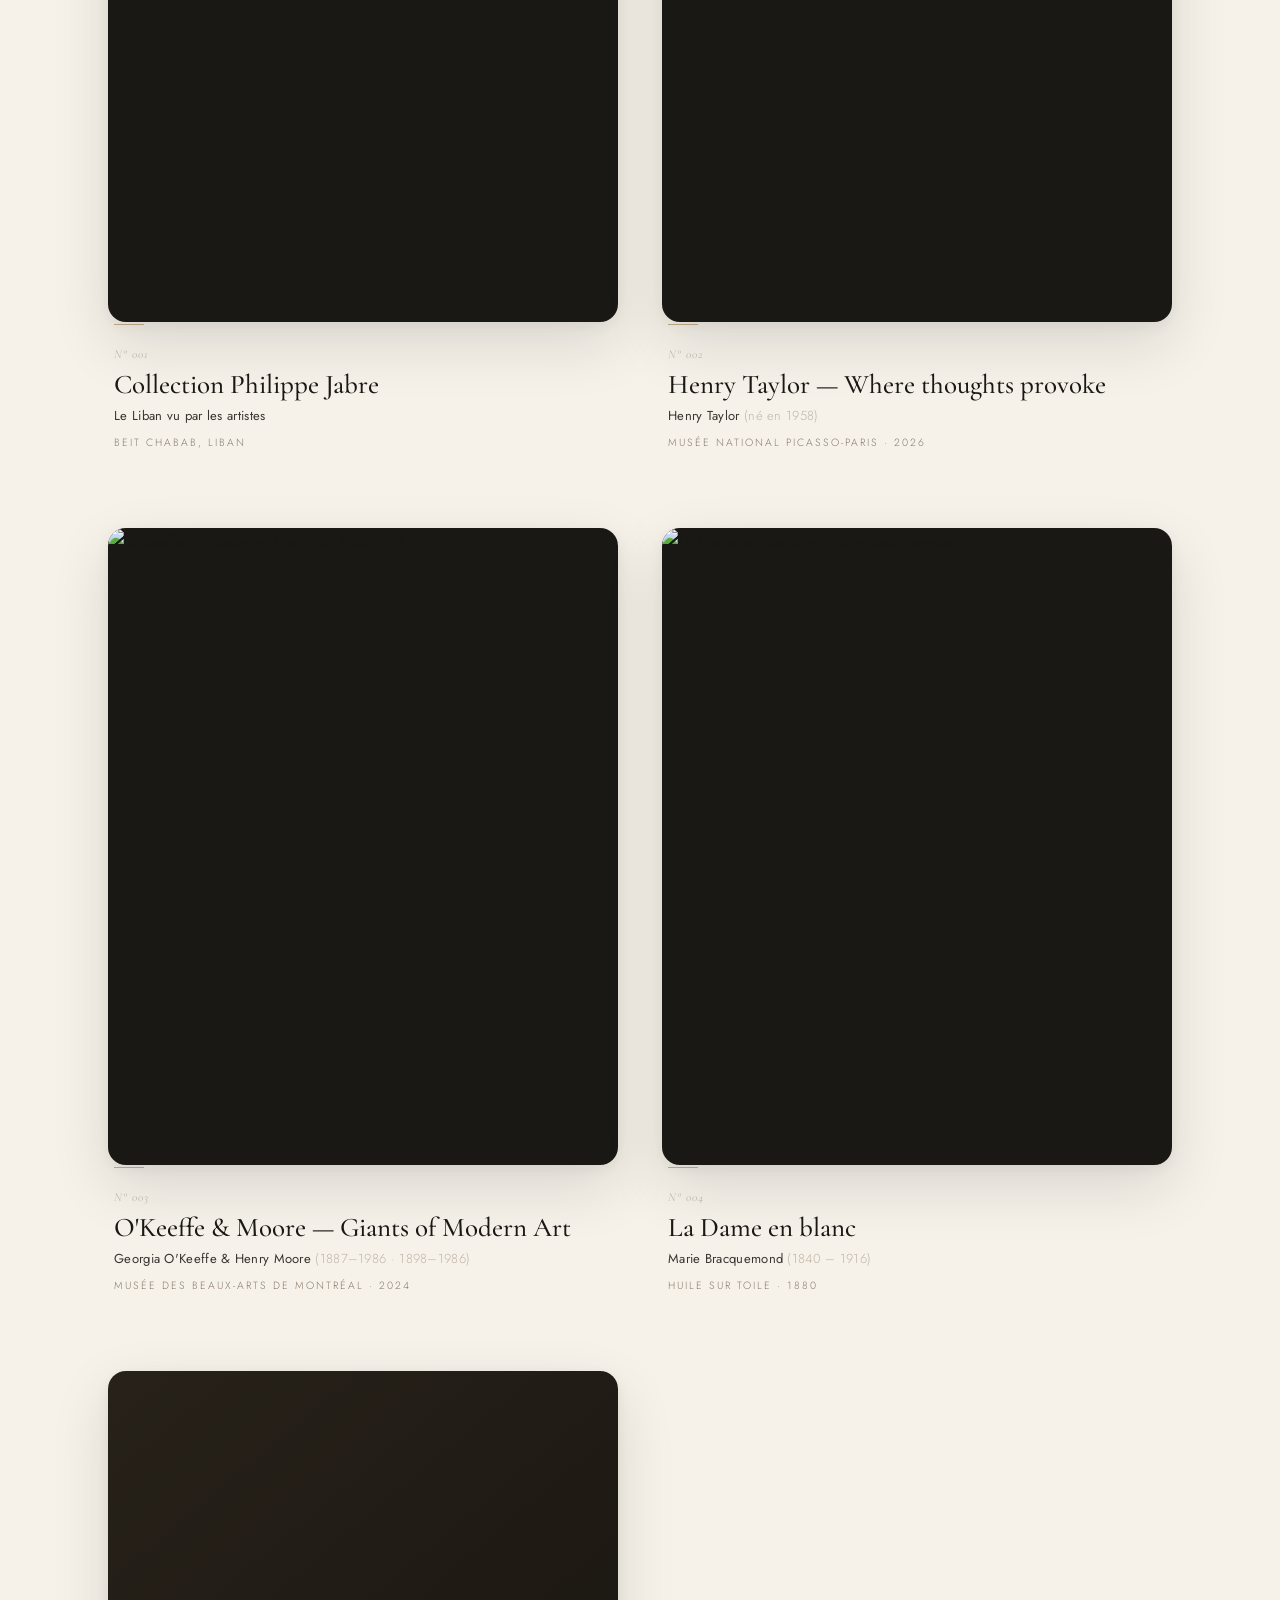
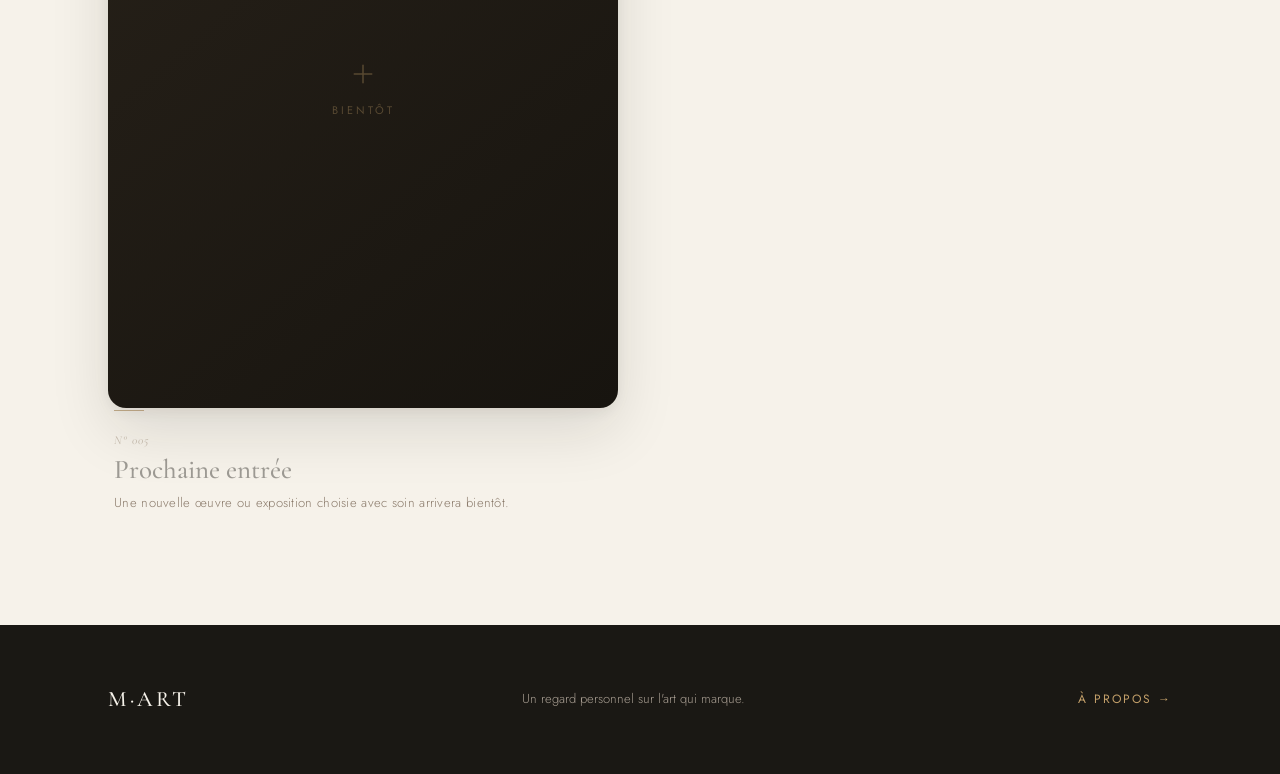
==== commit 0ec2a9aa: "Update index.html" ====
--- a/index.html
+++ b/index.html
@@ -4,17 +4,13 @@
   <meta charset="UTF-8">
   <meta name="viewport" content="width=device-width, initial-scale=1.0">
   <title>M·Art — Regards sur des œuvres choisies</title>
-  <meta name="description" content="M·Art — un portfolio d'art personnel : des œuvres choisies, leur histoire et un regard sensible, avec une attention particulière aux artistes femmes.">
+  <meta name="description" content="M·Art — un portfolio d'art personnel : des œuvres et expositions choisies, leur histoire et un regard sensible, avec une attention particulière aux artistes femmes.">
   <meta name="theme-color" content="#1a1814">
-
-  <!-- Aperçu quand le lien est partagé -->
   <meta property="og:type" content="website">
   <meta property="og:title" content="M·Art — Regards sur des œuvres choisies">
-  <meta property="og:description" content="Des œuvres choisies, racontées de près : leur histoire, et pourquoi elles touchent.">
-  <meta property="og:image" content="https://flambardgautier-wq.github.io/M-Art/lady.png">
-
+  <meta property="og:description" content="Des œuvres et expositions choisies, racontées de près : leur histoire, et pourquoi elles touchent.">
+  <meta property="og:image" content="https://m-art-portfolio.github.io/M-Art/lady.png">
   <link rel="icon" href="data:image/svg+xml,%3Csvg xmlns='http://www.w3.org/2000/svg' viewBox='0 0 64 64'%3E%3Crect width='64' height='64' rx='14' fill='%231a1814'/%3E%3Ctext x='32' y='44' font-family='Georgia,serif' font-size='34' font-style='italic' fill='%23c4a06a' text-anchor='middle'%3EM%3C/text%3E%3C/svg%3E">
-
   <link rel="preconnect" href="https://fonts.googleapis.com">
   <link rel="preconnect" href="https://fonts.gstatic.com" crossorigin>
   <link href="https://fonts.googleapis.com/css2?family=Cormorant+Garamond:ital,wght@0,300;0,400;0,500;0,600;1,300;1,400;1,500&family=Jost:wght@200;300;400;500&display=swap" rel="stylesheet">
@@ -42,7 +38,7 @@
   </nav>
 
   <!-- HERO -->
-  <header class="hero" id="hero">
+  <header class="hero">
     <div class="hero-bg"></div>
     <div class="hero-noise"></div>
     <div class="hero-content">
@@ -74,10 +70,111 @@
     <div class="coll-head">
       <span class="coll-label" data-i18n="coll.label">La collection</span>
       <span class="coll-line" aria-hidden="true"></span>
-      <span class="coll-count" id="collCount"></span>
-    </div>
-
-    <div class="works-grid" id="worksGrid"></div>
+      <span class="coll-count" data-i18n="coll.count">4 entrées · d'autres à venir</span>
+    </div>
+
+    <div class="works-grid">
+
+      <!-- 001 — Collection Philippe Jabre -->
+      <a class="work-card reveal page-link" href="jabre.html">
+        <div class="work-media">
+          <img src="jabre.jpg" alt="Collection Philippe Jabre — Beit Chabab" loading="lazy" decoding="async" onerror="this.closest('.work-media').classList.add('media-empty')">
+          <div class="media-hint">
+            <svg width="24" height="24" viewBox="0 0 24 24" fill="none" aria-hidden="true"><rect x="3" y="5" width="18" height="14" rx="2" stroke="currentColor" stroke-width="1.2"/><circle cx="8.5" cy="10" r="1.6" stroke="currentColor" stroke-width="1.2"/><path d="M21 16l-5-5-9 8" stroke="currentColor" stroke-width="1.2" stroke-linecap="round" stroke-linejoin="round"/></svg>
+            <span data-i18n="ph.add">Image à ajouter au dépôt :</span>
+            <code>jabre.jpg</code>
+          </div>
+          <span class="work-hover"><span data-i18n="card.discover">Découvrir</span>
+            <svg width="14" height="14" viewBox="0 0 16 16" fill="none" aria-hidden="true"><path d="M3 8h10M9 4l4 4-4 4" stroke="currentColor" stroke-width="1.5" stroke-linecap="round" stroke-linejoin="round"/></svg>
+          </span>
+        </div>
+        <div class="work-cartel">
+          <span class="cartel-num">N° 001</span>
+          <h3 class="cartel-title" data-i18n="c1.t">Collection Philippe Jabre</h3>
+          <p class="cartel-artist" data-i18n="c1.a">Le Liban vu par les artistes</p>
+          <p class="cartel-details" data-i18n="c1.d">Beit Chabab, Liban</p>
+        </div>
+      </a>
+
+      <!-- 002 — Henry Taylor -->
+      <a class="work-card reveal page-link" href="taylor.html" style="transition-delay:90ms">
+        <div class="work-media">
+          <img src="taylor.jpg" alt="Henry Taylor — Where thoughts provoke" loading="lazy" decoding="async" onerror="this.closest('.work-media').classList.add('media-empty')">
+          <div class="media-hint">
+            <svg width="24" height="24" viewBox="0 0 24 24" fill="none" aria-hidden="true"><rect x="3" y="5" width="18" height="14" rx="2" stroke="currentColor" stroke-width="1.2"/><circle cx="8.5" cy="10" r="1.6" stroke="currentColor" stroke-width="1.2"/><path d="M21 16l-5-5-9 8" stroke="currentColor" stroke-width="1.2" stroke-linecap="round" stroke-linejoin="round"/></svg>
+            <span data-i18n="ph.add">Image à ajouter au dépôt :</span>
+            <code>taylor.jpg</code>
+          </div>
+          <span class="work-hover"><span data-i18n="card.discover">Découvrir</span>
+            <svg width="14" height="14" viewBox="0 0 16 16" fill="none" aria-hidden="true"><path d="M3 8h10M9 4l4 4-4 4" stroke="currentColor" stroke-width="1.5" stroke-linecap="round" stroke-linejoin="round"/></svg>
+          </span>
+        </div>
+        <div class="work-cartel">
+          <span class="cartel-num">N° 002</span>
+          <h3 class="cartel-title">Henry Taylor — Where thoughts provoke</h3>
+          <p class="cartel-artist" data-i18n="c2.a">Henry Taylor <span>(né en 1958)</span></p>
+          <p class="cartel-details">Musée national Picasso-Paris · 2026</p>
+        </div>
+      </a>
+
+      <!-- 003 — O'Keeffe & Moore -->
+      <a class="work-card reveal page-link" href="okeeffe-moore.html">
+        <div class="work-media">
+          <img src="okeeffe-moore.jpg" alt="O'Keeffe & Moore — Giants of Modern Art" loading="lazy" decoding="async" onerror="this.closest('.work-media').classList.add('media-empty')">
+          <div class="media-hint">
+            <svg width="24" height="24" viewBox="0 0 24 24" fill="none" aria-hidden="true"><rect x="3" y="5" width="18" height="14" rx="2" stroke="currentColor" stroke-width="1.2"/><circle cx="8.5" cy="10" r="1.6" stroke="currentColor" stroke-width="1.2"/><path d="M21 16l-5-5-9 8" stroke="currentColor" stroke-width="1.2" stroke-linecap="round" stroke-linejoin="round"/></svg>
+            <span data-i18n="ph.add">Image à ajouter au dépôt :</span>
+            <code>okeeffe-moore.jpg</code>
+          </div>
+          <span class="work-hover"><span data-i18n="card.discover">Découvrir</span>
+            <svg width="14" height="14" viewBox="0 0 16 16" fill="none" aria-hidden="true"><path d="M3 8h10M9 4l4 4-4 4" stroke="currentColor" stroke-width="1.5" stroke-linecap="round" stroke-linejoin="round"/></svg>
+          </span>
+        </div>
+        <div class="work-cartel">
+          <span class="cartel-num">N° 003</span>
+          <h3 class="cartel-title">O'Keeffe &amp; Moore — Giants of Modern Art</h3>
+          <p class="cartel-artist">Georgia O'Keeffe &amp; Henry Moore <span>(1887–1986 · 1898–1986)</span></p>
+          <p class="cartel-details" data-i18n="c3.d">Musée des beaux-arts de Montréal · 2024</p>
+        </div>
+      </a>
+
+      <!-- 004 — La Dame en blanc -->
+      <a class="work-card reveal page-link" href="dame-en-blanc.html" style="transition-delay:90ms">
+        <div class="work-media">
+          <img src="lady.png" alt="La Dame en blanc — Marie Bracquemond" loading="lazy" decoding="async" onerror="this.closest('.work-media').classList.add('media-empty')">
+          <div class="media-hint">
+            <svg width="24" height="24" viewBox="0 0 24 24" fill="none" aria-hidden="true"><rect x="3" y="5" width="18" height="14" rx="2" stroke="currentColor" stroke-width="1.2"/><circle cx="8.5" cy="10" r="1.6" stroke="currentColor" stroke-width="1.2"/><path d="M21 16l-5-5-9 8" stroke="currentColor" stroke-width="1.2" stroke-linecap="round" stroke-linejoin="round"/></svg>
+            <span data-i18n="ph.add">Image à ajouter au dépôt :</span>
+            <code>lady.png</code>
+          </div>
+          <span class="work-hover"><span data-i18n="card.discover">Découvrir</span>
+            <svg width="14" height="14" viewBox="0 0 16 16" fill="none" aria-hidden="true"><path d="M3 8h10M9 4l4 4-4 4" stroke="currentColor" stroke-width="1.5" stroke-linecap="round" stroke-linejoin="round"/></svg>
+          </span>
+        </div>
+        <div class="work-cartel">
+          <span class="cartel-num">N° 004</span>
+          <h3 class="cartel-title" data-i18n="c4.t">La Dame en blanc</h3>
+          <p class="cartel-artist">Marie Bracquemond <span>(1840 – 1916)</span></p>
+          <p class="cartel-details" data-i18n="c4.d">Huile sur toile · 1880</p>
+        </div>
+      </a>
+
+      <!-- 005 — À venir -->
+      <div class="work-card soon reveal">
+        <div class="work-media soon-media">
+          <div class="soon-inner">
+            <svg width="30" height="30" viewBox="0 0 24 24" fill="none" aria-hidden="true"><path d="M12 5v14M5 12h14" stroke="currentColor" stroke-width="1.2" stroke-linecap="round"/></svg>
+            <span data-i18n="soon.badge">Bientôt</span>
+          </div>
+        </div>
+        <div class="work-cartel">
+          <span class="cartel-num">N° 005</span>
+          <h3 class="cartel-title soon-title" data-i18n="soon.title">Prochaine entrée</h3>
+          <p class="cartel-details" data-i18n="soon.text">Une nouvelle œuvre ou exposition choisie avec soin arrivera bientôt.</p>
+        </div>
+      </div>
+
+    </div>
   </main>
 
   <!-- FOOTER -->
@@ -89,89 +186,117 @@
     </div>
   </footer>
 
-  <script src="oeuvres.js"></script>
   <script>
-    // =============================================
-    // GRILLE DES ŒUVRES — générée depuis oeuvres.js
-    // =============================================
-    let firstRender = true;
-
-    function pad(n) { return String(n).padStart(3, "0"); }
-
-    function renderGrid(lang) {
-      const grid = document.getElementById("worksGrid");
-      const t = UI[lang];
-      let html = "";
-
-      OEUVRES.forEach(function (o, i) {
-        const d = o[lang];
-        html +=
-          '<a class="work-card reveal page-link" href="oeuvre.html?id=' + o.id + '" style="transition-delay:' + (i % 2) * 90 + 'ms">' +
-            '<div class="work-media">' +
-              '<img src="' + o.image + '" alt="' + d.titreCourt + ' — ' + o.artiste + '" loading="lazy" decoding="async">' +
-              '<span class="work-hover"><span>' + t["card.discover"] + '</span>' +
-                '<svg width="14" height="14" viewBox="0 0 16 16" fill="none" aria-hidden="true"><path d="M3 8h10M9 4l4 4-4 4" stroke="currentColor" stroke-width="1.5" stroke-linecap="round" stroke-linejoin="round"/></svg>' +
-              '</span>' +
-            '</div>' +
-            '<div class="work-cartel">' +
-              '<span class="cartel-num">N° ' + pad(i + 1) + '</span>' +
-              '<h3 class="cartel-title">' + d.titreCourt + '</h3>' +
-              '<p class="cartel-artist">' + o.artiste + ' <span>(' + o.dates + ')</span></p>' +
-              '<p class="cartel-details">' + d.technique + ' · ' + o.annee + '</p>' +
-            '</div>' +
-          '</a>';
+  /* ============ Page 100% autonome — aucun fichier JS externe ============ */
+  (function () {
+    var I18N = {
+      fr: {
+        "nav.works": "Œuvres",
+        "nav.about": "À propos",
+        "hero.eyebrow": "Portfolio artistique",
+        "hero.title": "Des œuvres choisies,<br><em>racontées de près</em>",
+        "hero.sub": "Ce qu'elles montrent, leur histoire, et pourquoi elles me touchent.",
+        "hero.cta": "Voir la collection",
+        "quote.text": "« Les hommes me classent comme la meilleure femme peintre. Je pense être l'un des meilleurs peintres. »",
+        "quote.author": "— Georgia O'Keeffe",
+        "coll.label": "La collection",
+        "coll.count": "4 entrées · d'autres à venir",
+        "card.discover": "Découvrir",
+        "ph.add": "Image à ajouter au dépôt :",
+        "c1.t": "Collection Philippe Jabre",
+        "c1.a": "Le Liban vu par les artistes",
+        "c1.d": "Beit Chabab, Liban",
+        "c2.a": "Henry Taylor <span>(né en 1958)</span>",
+        "c3.d": "Musée des beaux-arts de Montréal · 2024",
+        "c4.t": "La Dame en blanc",
+        "c4.d": "Huile sur toile · 1880",
+        "soon.badge": "Bientôt",
+        "soon.title": "Prochaine entrée",
+        "soon.text": "Une nouvelle œuvre ou exposition choisie avec soin arrivera bientôt.",
+        "footer.copy": "Un regard personnel sur l'art qui marque.",
+        "footer.about": "À propos →",
+        "page.title": "M·Art — Regards sur des œuvres choisies"
+      },
+      en: {
+        "nav.works": "Works",
+        "nav.about": "About",
+        "hero.eyebrow": "Artistic portfolio",
+        "hero.title": "Chosen works,<br><em>seen up close</em>",
+        "hero.sub": "What they show, their story, and why they move me.",
+        "hero.cta": "View the collection",
+        "quote.text": "\u201CMen put me down as the best woman painter. I think I'm one of the best painters.\u201D",
+        "quote.author": "— Georgia O'Keeffe",
+        "coll.label": "The collection",
+        "coll.count": "4 entries · more to come",
+        "card.discover": "Discover",
+        "ph.add": "Image to add to the repo:",
+        "c1.t": "The Philippe Jabre Collection",
+        "c1.a": "Lebanon through artists' eyes",
+        "c1.d": "Beit Chabab, Lebanon",
+        "c2.a": "Henry Taylor <span>(b. 1958)</span>",
+        "c3.d": "Montreal Museum of Fine Arts · 2024",
+        "c4.t": "The Lady in White",
+        "c4.d": "Oil on canvas · 1880",
+        "soon.badge": "Soon",
+        "soon.title": "Next entry",
+        "soon.text": "A new, carefully chosen work or exhibition is coming soon.",
+        "footer.copy": "A personal perspective on art that leaves a mark.",
+        "footer.about": "About →",
+        "page.title": "M·Art — Perspectives on chosen works"
+      }
+    };
+
+    function storeGet(k) { try { return localStorage.getItem(k); } catch (e) { return null; } }
+    function storeSet(k, v) { try { localStorage.setItem(k, v); } catch (e) {} }
+
+    function setLang(lang) {
+      storeSet("mart-lang", lang);
+      document.documentElement.lang = lang;
+      var d = I18N[lang];
+      document.querySelectorAll("[data-i18n]").forEach(function (el) {
+        var key = el.getAttribute("data-i18n");
+        if (d[key] !== undefined) el.innerHTML = d[key];
       });
-
-      // Tuile « à venir »
-      html +=
-        '<div class="work-card soon reveal" style="transition-delay:' + (OEUVRES.length % 2) * 90 + 'ms">' +
-          '<div class="work-media soon-media">' +
-            '<div class="soon-inner">' +
-              '<svg width="30" height="30" viewBox="0 0 24 24" fill="none" aria-hidden="true"><path d="M12 5v14M5 12h14" stroke="currentColor" stroke-width="1.2" stroke-linecap="round"/></svg>' +
-              '<span>' + t["soon.badge"] + '</span>' +
-            '</div>' +
-          '</div>' +
-          '<div class="work-cartel">' +
-            '<span class="cartel-num">N° ' + pad(OEUVRES.length + 1) + '</span>' +
-            '<h3 class="cartel-title soon-title">' + t["soon.title"] + '</h3>' +
-            '<p class="cartel-details">' + t["soon.text"] + '</p>' +
-          '</div>' +
-        '</div>';
-
-      grid.innerHTML = html;
-
-      // Compteur
-      const n = OEUVRES.length;
-      document.getElementById("collCount").textContent =
-        n + " " + (n > 1 ? t["coll.many"] : t["coll.one"]) + " · " + t["coll.soon"];
-
-      // Apparition au scroll (seulement au premier rendu)
-      const cards = grid.querySelectorAll(".reveal");
-      if (firstRender) {
-        const obs = new IntersectionObserver(function (entries) {
-          entries.forEach(function (e) { if (e.isIntersecting) e.target.classList.add("visible"); });
-        }, { threshold: 0.08 });
-        cards.forEach(function (el) { obs.observe(el); });
-        firstRender = false;
-      } else {
-        cards.forEach(function (el) { el.classList.add("visible"); });
-      }
+      document.querySelectorAll(".lang-btn").forEach(function (b) {
+        b.classList.toggle("active", b.getAttribute("data-lang") === lang);
+      });
+      document.title = d["page.title"];
     }
-
-    // =============================================
-    // LANGUE
-    // =============================================
-    function setLang(lang) {
-      applyUI(lang);
-      renderGrid(lang);
-      document.title = lang === "fr"
-        ? "M·Art — Regards sur des œuvres choisies"
-        : "M·Art — Perspectives on chosen works";
-    }
-
-    initChrome();
-    initLangButtons(setLang);
-    setLang(getLang());
+    document.querySelectorAll(".lang-btn").forEach(function (b) {
+      b.addEventListener("click", function () { setLang(b.getAttribute("data-lang")); });
+    });
+    setLang(storeGet("mart-lang") || "fr");
+
+    /* Barre de progression + nav au scroll */
+    var bar = document.getElementById("progressBar");
+    var nav = document.getElementById("mainNav");
+    window.addEventListener("scroll", function () {
+      var h = document.body.scrollHeight - window.innerHeight;
+      if (bar) bar.style.width = (h > 0 ? (window.scrollY / h) * 100 : 0) + "%";
+      if (nav) nav.classList.toggle("scrolled", window.scrollY > 60);
+    }, { passive: true });
+
+    /* Transitions de page */
+    var overlay = document.getElementById("pageTransition");
+    document.addEventListener("click", function (e) {
+      var link = e.target.closest ? e.target.closest("a.page-link") : null;
+      if (!link) return;
+      var href = link.getAttribute("href");
+      if (!href || href.charAt(0) === "#") return;
+      e.preventDefault();
+      if (overlay) overlay.classList.add("active");
+      setTimeout(function () { window.location.href = href; }, 360);
+    });
+    window.addEventListener("pageshow", function () {
+      if (overlay) overlay.classList.remove("active");
+    });
+
+    /* Apparition au scroll */
+    var obs = new IntersectionObserver(function (entries) {
+      entries.forEach(function (en) { if (en.isIntersecting) en.target.classList.add("visible"); });
+    }, { threshold: 0.08 });
+    document.querySelectorAll(".reveal").forEach(function (el) { obs.observe(el); });
+  })();
   </script>
 </body>
 </html>
--- a/style.css
+++ b/style.css
@@ -1,26 +1,34 @@
-/* =============================================
-   M-ART — Style éditorial haut de gamme v2
-============================================= */
+/* =====================================================
+   M·Art — Feuille de style v3
+   Esthétique « galerie » : murs sombres, papier ivoire,
+   cartels de musée, accents dorés.
+   ===================================================== */
 
 *, *::before, *::after { box-sizing: border-box; margin: 0; padding: 0; }
 
 :root {
-  --ivory:      #f7f3ec;
-  --ivory-2:    #ede8df;
-  --cream:      #faf8f4;
+  --ivory:      #f6f2ea;
+  --ivory-2:    #ece6db;
+  --cream:      #fbf9f4;
+  --paper:      #fbf8f2;   /* passe-partout / cartel */
   --charcoal:   #1a1814;
   --brown:      #2e2219;
+  --ink:        #3a3530;
   --gold:       #9c7a4a;
   --gold-light: #c4a06a;
   --taupe:      #8a7a6a;
   --taupe-lt:   #bfb4a6;
-  --white:      #ffffff;
 
   --font-display: 'Cormorant Garamond', Georgia, serif;
   --font-body:    'Jost', sans-serif;
 
-  --radius-lg: 28px;
-  --shadow-card: 0 24px 64px rgba(26,24,20,0.12), 0 4px 16px rgba(26,24,20,0.06);
+  --radius:     18px;
+  --radius-lg:  26px;
+  --shadow-card: 0 22px 60px rgba(26,24,20,0.12), 0 4px 14px rgba(26,24,20,0.06);
+  --shadow-deep: 0 34px 80px rgba(0,0,0,0.5), 0 8px 22px rgba(0,0,0,0.35);
+  --wall: radial-gradient(ellipse 80% 60% at 70% 40%, rgba(156,122,74,0.16) 0%, transparent 60%),
+          radial-gradient(ellipse 60% 80% at 20% 70%, rgba(46,34,25,0.12) 0%, transparent 60%),
+          linear-gradient(155deg, #1a1814 0%, #2e2219 38%, #46331f 68%, #1e1b16 100%);
 }
 
 html { scroll-behavior: smooth; }
@@ -31,14 +39,19 @@
   color: var(--charcoal);
   line-height: 1.7;
   -webkit-font-smoothing: antialiased;
-  cursor: url("[data-uri]") 20 38, auto;
-}
-
-a, button {
-  cursor: url("[data-uri]") 20 38, pointer;
-}
-
-/* === PROGRESS BAR === */
+}
+
+img { max-width: 100%; }
+
+::selection { background: rgba(156,122,74,0.85); color: #fff; }
+
+a:focus-visible, button:focus-visible {
+  outline: 2px solid var(--gold-light);
+  outline-offset: 3px;
+  border-radius: 4px;
+}
+
+/* === BARRE DE PROGRESSION === */
 .progress-bar {
   position: fixed;
   top: 0; left: 0;
@@ -46,10 +59,9 @@
   width: 0%;
   background: linear-gradient(to right, var(--gold), var(--gold-light));
   z-index: 1000;
-  transition: width 0.1s linear;
-}
-
-/* === PAGE TRANSITION === */
+}
+
+/* === TRANSITION DE PAGE === */
 .page-transition {
   position: fixed;
   inset: 0;
@@ -57,7 +69,7 @@
   z-index: 999;
   opacity: 0;
   pointer-events: none;
-  transition: opacity 0.38s ease;
+  transition: opacity 0.36s ease;
 }
 .page-transition.active { opacity: 1; pointer-events: all; }
 
@@ -73,11 +85,11 @@
   transition: padding 0.35s ease, background 0.35s ease, box-shadow 0.35s ease;
 }
 .nav.scrolled {
-  padding: 14px 48px;
-  background: rgba(247, 243, 236, 0.92);
+  padding: 13px 48px;
+  background: rgba(246, 242, 234, 0.92);
   backdrop-filter: blur(14px);
   -webkit-backdrop-filter: blur(14px);
-  box-shadow: 0 1px 0 rgba(156,122,74,0.12);
+  box-shadow: 0 1px 0 rgba(156,122,74,0.14);
 }
 
 .nav-brand {
@@ -87,24 +99,19 @@
   letter-spacing: 3px;
   text-transform: uppercase;
   text-decoration: none;
-  color: white;
+  color: #fff;
   transition: color 0.35s ease;
 }
 .nav.scrolled .nav-brand { color: var(--charcoal); }
 
-.nav-right {
-  display: flex;
-  align-items: center;
-  gap: 36px;
-}
-.nav-links { display: flex; gap: 36px; }
+.nav-right { display: flex; align-items: center; gap: 34px; }
+.nav-links { display: flex; gap: 34px; }
 
 .nav-link {
   font-size: 11px;
-  font-weight: 400;
   letter-spacing: 2.5px;
   text-transform: uppercase;
-  color: rgba(255,255,255,0.65);
+  color: rgba(255,255,255,0.62);
   text-decoration: none;
   position: relative;
   transition: color 0.3s;
@@ -118,11 +125,11 @@
   background: var(--gold);
   transition: width 0.3s;
 }
-.nav-link:hover, .nav-link.active { color: white; }
+.nav-link:hover, .nav-link.active { color: #fff; }
 .nav.scrolled .nav-link:hover, .nav.scrolled .nav-link.active { color: var(--charcoal); }
 .nav-link:hover::after, .nav-link.active::after { width: 100%; }
 
-/* === LANGUAGE SWITCHER === */
+/* === SÉLECTEUR DE LANGUE === */
 .lang-switcher {
   display: flex;
   align-items: center;
@@ -151,11 +158,12 @@
   border-radius: 999px;
   transition: color 0.25s, background 0.25s;
   line-height: 1;
+  cursor: pointer;
 }
 .nav.scrolled .lang-btn { color: var(--taupe-lt); }
 .lang-btn.active { color: var(--gold-light); background: rgba(196,160,106,0.15); }
 .nav.scrolled .lang-btn.active { color: var(--gold); background: rgba(156,122,74,0.12); }
-.lang-btn:hover:not(.active) { color: rgba(255,255,255,0.8); }
+.lang-btn:hover:not(.active) { color: rgba(255,255,255,0.85); }
 .nav.scrolled .lang-btn:hover:not(.active) { color: var(--charcoal); }
 .lang-sep {
   font-size: 10px;
@@ -166,23 +174,8 @@
 }
 .nav.scrolled .lang-sep { color: rgba(156,122,74,0.3); }
 
-/* === HERO === */
-.hero {
-  position: relative;
-  min-height: 100vh;
-  display: flex;
-  align-items: center;
-  justify-content: center;
-  overflow: hidden;
-  padding: 120px 48px 100px;
-}
-.hero-bg {
-  position: absolute; inset: 0;
-  background:
-    radial-gradient(ellipse 80% 60% at 70% 40%, rgba(156,122,74,0.18) 0%, transparent 60%),
-    radial-gradient(ellipse 60% 80% at 20% 70%, rgba(46,34,25,0.12) 0%, transparent 60%),
-    linear-gradient(155deg, #1a1814 0%, #2e2219 35%, #4a3728 65%, #1e1b16 100%);
-}
+/* === FONDS « MUR » PARTAGÉS === */
+.hero-bg { position: absolute; inset: 0; background: var(--wall); }
 .hero-noise {
   position: absolute; inset: 0;
   opacity: 0.04;
@@ -190,11 +183,21 @@
   background-size: 200px;
   pointer-events: none;
 }
-.hero-parallax-img { position: absolute; inset: 0; will-change: transform; }
+
+/* === HERO (accueil) === */
+.hero {
+  position: relative;
+  min-height: 92vh;
+  display: flex;
+  align-items: center;
+  justify-content: center;
+  overflow: hidden;
+  padding: 130px 48px 100px;
+}
 .hero-content {
   position: relative;
   z-index: 2;
-  max-width: 900px;
+  max-width: 860px;
   text-align: center;
   animation: fadeUp 1.1s cubic-bezier(0.22,1,0.36,1) both;
 }
@@ -207,23 +210,39 @@
   align-items: center;
   justify-content: center;
   gap: 16px;
-  margin-bottom: 32px;
-  animation: fadeUp 1.1s 0.1s cubic-bezier(0.22,1,0.36,1) both;
-}
-.eyebrow-line { display: block; width: 40px; height: 1px; background: rgba(196,160,106,0.6); }
-.eyebrow-text { font-size: 11px; font-weight: 300; letter-spacing: 4px; text-transform: uppercase; color: rgba(196,160,106,0.85); }
+  margin-bottom: 30px;
+  animation: fadeUp 1.1s 0.08s cubic-bezier(0.22,1,0.36,1) both;
+}
+.eyebrow-line { display: block; width: 38px; height: 1px; background: rgba(196,160,106,0.55); }
+.eyebrow-text {
+  font-size: 11px;
+  font-weight: 300;
+  letter-spacing: 4px;
+  text-transform: uppercase;
+  color: rgba(196,160,106,0.85);
+}
 
 .hero-title {
   font-family: var(--font-display);
-  font-size: clamp(56px, 8vw, 110px);
-  font-weight: 300;
-  line-height: 1.04;
+  font-size: clamp(50px, 7.4vw, 102px);
+  font-weight: 300;
+  line-height: 1.05;
   color: var(--ivory);
-  margin-bottom: 44px;
+  margin-bottom: 22px;
   letter-spacing: -0.5px;
-  animation: fadeUp 1.1s 0.18s cubic-bezier(0.22,1,0.36,1) both;
+  animation: fadeUp 1.1s 0.16s cubic-bezier(0.22,1,0.36,1) both;
 }
 .hero-title em { font-style: italic; color: var(--gold-light); }
+
+.hero-sub {
+  font-size: 15px;
+  font-weight: 300;
+  color: rgba(246,242,234,0.62);
+  max-width: 480px;
+  margin: 0 auto 42px;
+  letter-spacing: 0.3px;
+  animation: fadeUp 1.1s 0.24s cubic-bezier(0.22,1,0.36,1) both;
+}
 
 .hero-cta {
   display: inline-flex;
@@ -235,31 +254,35 @@
   color: var(--ivory);
   text-decoration: none;
   font-size: 12px;
-  font-weight: 400;
   letter-spacing: 2px;
   text-transform: uppercase;
   background: rgba(156,122,74,0.12);
   backdrop-filter: blur(4px);
-  transition: all 0.35s ease;
-  animation: fadeUp 1.1s 0.34s cubic-bezier(0.22,1,0.36,1) both;
-}
-.hero-cta:hover { background: rgba(156,122,74,0.28); border-color: rgba(196,160,106,0.7); gap: 16px; }
-
-/* CTA on light bg */
-.about-content .hero-cta {
+  transition: background 0.35s ease, border-color 0.35s ease, gap 0.35s ease;
+  animation: fadeUp 1.1s 0.32s cubic-bezier(0.22,1,0.36,1) both;
+}
+.hero-cta:hover { background: rgba(156,122,74,0.28); border-color: rgba(196,160,106,0.7); gap: 15px; }
+
+/* CTA sur fond clair (page à propos) */
+.hero-cta.cta-light {
   color: var(--charcoal);
   border-color: rgba(156,122,74,0.4);
   background: rgba(156,122,74,0.08);
   animation: none;
-}
-.about-content .hero-cta:hover { background: rgba(156,122,74,0.16); }
-
-/* === PAGE HERO === */
+  margin-top: 32px;
+  align-self: flex-start;
+}
+.hero-cta.cta-light:hover { background: rgba(156,122,74,0.16); }
+
+/* === EN-TÊTE DE PAGE (à propos) === */
 .page-hero {
-  min-height: 52vh !important;
-  align-items: center !important;
-  justify-content: center !important;
-  padding-bottom: 0 !important;
+  position: relative;
+  min-height: 46vh;
+  display: flex;
+  align-items: center;
+  justify-content: center;
+  overflow: hidden;
+  padding: 140px 48px 70px;
 }
 .page-hero-content {
   position: relative;
@@ -267,20 +290,19 @@
   text-align: center;
   animation: fadeUp 1s cubic-bezier(0.22,1,0.36,1) both;
 }
-.page-hero .hero-eyebrow { justify-content: center; }
 .page-hero-title {
   font-family: var(--font-display);
-  font-size: clamp(52px, 7vw, 90px);
+  font-size: clamp(50px, 7vw, 88px);
   font-weight: 300;
   line-height: 1.06;
   color: var(--ivory);
-  margin-top: 24px;
+  margin-top: 22px;
   letter-spacing: -0.5px;
 }
 .page-hero-title em { font-style: italic; color: var(--gold-light); }
 
-/* === QUOTE SECTION === */
-.quote-section { background: var(--charcoal); padding: 64px 0; }
+/* === CITATION === */
+.quote-section { background: var(--charcoal); padding: 62px 0; }
 .quote-inner {
   display: flex;
   flex-direction: column;
@@ -295,7 +317,6 @@
   color: var(--gold);
   opacity: 0.35;
   font-style: italic;
-  display: block;
   margin-bottom: 8px;
 }
 .quote-section blockquote {
@@ -304,7 +325,7 @@
   font-weight: 300;
   font-style: italic;
   color: var(--ivory);
-  max-width: 700px;
+  max-width: 720px;
   line-height: 1.5;
 }
 .quote-section cite {
@@ -313,174 +334,380 @@
   letter-spacing: 2px;
   text-transform: uppercase;
   color: var(--taupe);
-}
-
-/* === CONTAINER === */
-.container { max-width: 1200px; margin: 0 auto; padding: 0 48px; }
-
-/* === SECTION INTRO === */
-.section-intro {
-  padding-top: 80px;
-  padding-bottom: 36px;
-  display: flex;
-  align-items: baseline;
-  gap: 32px;
-}
-.section-label { display: flex; align-items: baseline; gap: 14px; }
-.label-number { font-family: var(--font-display); font-size: 13px; color: var(--gold); letter-spacing: 1px; }
-.label-text { font-size: 11px; font-weight: 400; letter-spacing: 3px; text-transform: uppercase; color: var(--taupe); }
-
-/* === REVEAL === */
+  font-style: normal;
+}
+
+/* === CONTENEUR === */
+.container { max-width: 1160px; margin: 0 auto; padding: 0 48px; }
+
+/* === EN-TÊTE DE COLLECTION === */
+.coll-head {
+  display: flex;
+  align-items: center;
+  gap: 22px;
+  padding: 88px 0 48px;
+}
+.coll-label {
+  font-size: 11px;
+  letter-spacing: 3px;
+  text-transform: uppercase;
+  color: var(--gold);
+  white-space: nowrap;
+}
+.coll-line {
+  flex: 1;
+  height: 1px;
+  background: linear-gradient(to right, rgba(156,122,74,0.35), transparent);
+}
+.coll-count {
+  font-size: 12px;
+  font-weight: 300;
+  color: var(--taupe);
+  letter-spacing: 0.5px;
+  white-space: nowrap;
+}
+
+/* === APPARITION AU SCROLL === */
 .reveal {
   opacity: 0;
-  transform: translateY(28px);
+  transform: translateY(26px);
   transition: opacity 0.8s cubic-bezier(0.22,1,0.36,1), transform 0.8s cubic-bezier(0.22,1,0.36,1);
 }
 .reveal.visible { opacity: 1; transform: translateY(0); }
 
-/* === ART CARD === */
-.art-card {
+/* =====================================================
+   GRILLE DES ŒUVRES
+   ===================================================== */
+.works-grid {
   display: grid;
-  grid-template-columns: 1.1fr 0.9fr;
-  background: var(--cream);
-  border-radius: var(--radius-lg);
+  grid-template-columns: repeat(2, 1fr);
+  gap: 76px 44px;
+  margin-bottom: 110px;
+}
+
+.work-card { display: block; text-decoration: none; color: inherit; }
+
+.work-media {
+  position: relative;
+  aspect-ratio: 4 / 5;
+  border-radius: var(--radius);
   overflow: hidden;
+  background: var(--charcoal);
   box-shadow: var(--shadow-card);
-  margin-bottom: 80px;
-}
-.art-card--placeholder { opacity: 0.75; }
-
-.art-image-wrap {
-  position: relative;
-  background: var(--charcoal);
-  min-height: 560px;
-  overflow: hidden;
-}
-.art-image-inner { position: absolute; inset: 0; overflow: hidden; }
-.art-image-inner img {
-  width: 100%; height: 100%;
+}
+.work-media img {
+  width: 100%;
+  height: 100%;
   object-fit: cover;
   display: block;
   transition: transform 0.9s cubic-bezier(0.22,1,0.36,1);
 }
-.art-card:hover .art-image-inner img { transform: scale(1.04); }
-
-.focus-btn {
+.work-card:hover .work-media img,
+.work-card:focus-visible .work-media img { transform: scale(1.045); }
+
+.work-media::after {
+  content: '';
   position: absolute;
-  top: 18px; right: 18px;
-  width: 40px; height: 40px;
+  inset: 0;
+  background: linear-gradient(to top, rgba(20,17,13,0.45) 0%, transparent 34%);
+  opacity: 0;
+  transition: opacity 0.45s ease;
+  pointer-events: none;
+}
+.work-card:hover .work-media::after { opacity: 1; }
+
+.work-hover {
+  position: absolute;
+  left: 18px; bottom: 18px;
+  display: inline-flex;
+  align-items: center;
+  gap: 8px;
+  padding: 8px 16px;
+  border-radius: 999px;
+  background: rgba(26,24,20,0.5);
+  border: 1px solid rgba(196,160,106,0.4);
+  backdrop-filter: blur(8px);
+  color: var(--ivory);
+  font-size: 11px;
+  letter-spacing: 2px;
+  text-transform: uppercase;
+  opacity: 0;
+  transform: translateY(8px);
+  transition: opacity 0.4s ease, transform 0.4s ease;
+  z-index: 2;
+}
+.work-card:hover .work-hover { opacity: 1; transform: translateY(0); }
+
+/* Cartel sous chaque œuvre */
+.work-cartel {
+  position: relative;
+  padding: 20px 6px 0;
+  margin-top: 2px;
+}
+.work-cartel::before {
+  content: '';
+  position: absolute;
+  top: 0; left: 6px;
+  width: 30px; height: 1px;
+  background: var(--gold);
+  opacity: 0.6;
+}
+.cartel-num {
+  display: block;
+  font-family: var(--font-display);
+  font-size: 12px;
+  font-style: italic;
+  color: var(--taupe-lt);
+  letter-spacing: 1px;
+  margin-bottom: 4px;
+}
+.cartel-title {
+  font-family: var(--font-display);
+  font-size: 27px;
+  font-weight: 500;
+  line-height: 1.15;
+  color: var(--charcoal);
+  transition: color 0.35s ease;
+}
+.work-card:hover .cartel-title { color: var(--gold); }
+.cartel-artist {
+  font-size: 13px;
+  font-weight: 400;
+  color: var(--ink);
+  margin-top: 5px;
+  letter-spacing: 0.3px;
+}
+.cartel-artist span { color: var(--taupe-lt); font-weight: 300; }
+.cartel-details {
+  font-size: 10.5px;
+  font-weight: 300;
+  letter-spacing: 2px;
+  text-transform: uppercase;
+  color: var(--taupe);
+  margin-top: 7px;
+}
+
+/* Tuile « à venir » */
+.work-card.soon { cursor: default; }
+.soon-media {
+  display: flex;
+  align-items: center;
+  justify-content: center;
+  background: linear-gradient(140deg, #272119, #17140f);
+}
+.soon-inner {
+  display: flex;
+  flex-direction: column;
+  align-items: center;
+  gap: 12px;
+  color: rgba(196,160,106,0.35);
+  font-size: 11px;
+  letter-spacing: 3px;
+  text-transform: uppercase;
+}
+.work-card.soon:hover .work-media img { transform: none; }
+.soon-title { opacity: 0.4; }
+.work-card.soon .cartel-details {
+  text-transform: none;
+  letter-spacing: 0.3px;
+  font-size: 13px;
+  color: var(--taupe);
+}
+
+/* =====================================================
+   PAGE ŒUVRE — LE MUR DE MUSÉE
+   ===================================================== */
+.stage {
+  position: relative;
+  overflow: hidden;
+  padding: 150px 48px 96px;
+  display: flex;
+  flex-direction: column;
+  align-items: center;
+}
+
+.stage-back {
+  position: relative;
+  z-index: 3;
+  align-self: flex-start;
+  display: inline-flex;
+  align-items: center;
+  gap: 8px;
+  margin: -34px 0 44px;
+  font-size: 11px;
+  letter-spacing: 2px;
+  text-transform: uppercase;
+  color: rgba(246,242,234,0.55);
+  text-decoration: none;
+  transition: color 0.3s, gap 0.3s;
+}
+.stage-back:hover { color: var(--gold-light); gap: 12px; }
+
+.stage-inner {
+  position: relative;
+  z-index: 2;
+  display: flex;
+  align-items: flex-end;
+  justify-content: center;
+  gap: 44px;
+  flex-wrap: wrap;
+  animation: fadeUp 1s cubic-bezier(0.22,1,0.36,1) both;
+}
+
+/* L'œuvre dans son passe-partout */
+.stage-frame { position: relative; margin: 0; }
+.stage-mat {
+  background: var(--paper);
+  padding: clamp(12px, 2vw, 26px);
+  box-shadow: var(--shadow-deep);
+  border-radius: 2px;
+}
+.stage-mat img {
+  display: block;
+  max-height: 62vh;
+  max-width: min(70vw, 720px);
+  width: auto;
+  height: auto;
+  outline: 1px solid rgba(26,24,20,0.18);
+  outline-offset: -1px;
+  cursor: zoom-in;
+}
+
+.stage-zoom {
+  position: absolute;
+  top: 12px; right: 12px;
+  width: 38px; height: 38px;
   border-radius: 50%;
-  border: 1px solid rgba(255,255,255,0.25);
-  background: rgba(26,24,20,0.45);
-  backdrop-filter: blur(8px);
-  color: rgba(255,255,255,0.8);
-  display: flex; align-items: center; justify-content: center;
-  transition: all 0.3s;
-  z-index: 5;
-}
-.focus-btn:hover { background: rgba(156,122,74,0.5); border-color: rgba(196,160,106,0.6); }
-
-.art-image-caption {
+  border: 1px solid rgba(26,24,20,0.18);
+  background: rgba(251,248,242,0.85);
+  backdrop-filter: blur(6px);
+  color: var(--brown);
+  display: flex;
+  align-items: center;
+  justify-content: center;
+  transition: background 0.3s, color 0.3s;
+  cursor: pointer;
+  z-index: 3;
+}
+.stage-zoom:hover { background: var(--gold-light); color: #fff; }
+
+/* Cartel mural */
+.plaque {
+  position: relative;
+  width: 248px;
+  background: var(--paper);
+  border-radius: 3px;
+  padding: 22px 24px 20px;
+  box-shadow: 0 16px 40px rgba(0,0,0,0.4);
+}
+.plaque::before {
+  content: '';
   position: absolute;
-  bottom: 18px; left: 18px;
-  display: flex;
-  align-items: center;
-  gap: 10px;
+  top: 0; left: 24px;
+  width: 30px; height: 2px;
+  background: var(--gold);
+}
+.plaque-artist {
   font-size: 11px;
-  letter-spacing: 1.5px;
-  text-transform: uppercase;
-  color: rgba(247,243,236,0.65);
-  background: rgba(26,24,20,0.45);
-  backdrop-filter: blur(8px);
-  padding: 7px 14px;
-  border-radius: 999px;
-  font-weight: 300;
-}
-.caption-dot { opacity: 0.4; }
-
-/* Placeholder */
-.placeholder-image {
-  display: flex; align-items: center; justify-content: center;
-  background: linear-gradient(135deg, #2a2420, #1a1814);
-}
-.placeholder-text {
-  display: flex; flex-direction: column; align-items: center; gap: 12px;
-  color: rgba(196,160,106,0.35);
-  font-size: 11px; letter-spacing: 3px; text-transform: uppercase;
-}
-
-/* Art content */
-.art-content {
-  padding: 52px 52px 48px;
-  display: flex;
-  flex-direction: column;
-}
-.art-content--placeholder { justify-content: center; }
-
-.art-meta { display: flex; align-items: center; gap: 14px; margin-bottom: 18px; }
-
-/* === TAG — texte simple, pas de bouton === */
+  font-weight: 500;
+  letter-spacing: 1.8px;
+  text-transform: uppercase;
+  color: var(--charcoal);
+  margin-bottom: 7px;
+}
+.plaque-title {
+  font-family: var(--font-display);
+  font-size: 19px;
+  font-weight: 500;
+  line-height: 1.3;
+  color: var(--brown);
+  margin-bottom: 9px;
+}
+.plaque-title em { font-style: italic; }
+.plaque-line {
+  font-size: 11px;
+  font-weight: 300;
+  color: var(--taupe);
+  letter-spacing: 0.4px;
+}
+.plaque-loc {
+  font-size: 11px;
+  font-weight: 300;
+  font-style: italic;
+  color: var(--taupe);
+  margin-top: 4px;
+}
+
+/* === CORPS DE L'ŒUVRE === */
+.oeuvre-body {
+  max-width: 780px;
+  margin: 0 auto;
+  padding: 80px 0 50px;
+}
+
+.art-meta {
+  display: flex;
+  align-items: baseline;
+  gap: 12px;
+  margin-bottom: 16px;
+}
 .art-tag-plain {
   font-size: 11px;
+  letter-spacing: 2.5px;
+  text-transform: uppercase;
+  color: var(--gold);
+}
+.art-sep { color: var(--taupe-lt); }
+.art-number {
+  font-family: var(--font-display);
+  font-size: 13px;
+  font-style: italic;
+  color: var(--taupe-lt);
+  letter-spacing: 1px;
+}
+
+.oeuvre-title {
+  font-family: var(--font-display);
+  font-size: clamp(42px, 6vw, 74px);
   font-weight: 400;
-  letter-spacing: 2.5px;
-  text-transform: uppercase;
-  color: var(--gold);
-}
-
-/* Gardé pour page à propos uniquement */
-.art-tag {
-  display: inline-block;
-  padding: 5px 14px;
-  border-radius: 999px;
-  border: 1px solid rgba(156,122,74,0.3);
-  background: rgba(156,122,74,0.07);
-  color: var(--gold);
-  font-size: 11px;
-  font-weight: 400;
-  letter-spacing: 2px;
-  text-transform: uppercase;
-}
-
-.art-date { font-size: 12px; font-weight: 300; color: var(--taupe); letter-spacing: 1px; }
-
-.art-title {
-  font-family: var(--font-display);
-  font-size: clamp(36px, 3.5vw, 56px);
-  font-weight: 400;
-  line-height: 1.08;
+  line-height: 1.06;
   color: var(--charcoal);
-  margin-bottom: 10px;
-  letter-spacing: -0.3px;
-}
-.art-title em { font-style: italic; color: var(--gold); }
-.art-artist { font-size: 13px; font-weight: 300; color: var(--taupe); letter-spacing: 0.5px; }
+  letter-spacing: -0.4px;
+  margin-bottom: 12px;
+}
+.oeuvre-title em { font-style: italic; color: var(--gold); }
+.oeuvre-artist {
+  font-size: 13px;
+  font-weight: 300;
+  color: var(--taupe);
+  letter-spacing: 0.5px;
+}
 
 .art-divider {
   width: 44px; height: 1px;
   background: linear-gradient(to right, var(--gold), transparent);
-  margin: 26px 0;
-}
-
-/* === TABS === */
+  margin: 30px 0;
+}
+
+/* === ONGLETS === */
 .tabs {
   display: flex;
   border-bottom: 1px solid var(--ivory-2);
-  margin-bottom: 22px;
+  margin-bottom: 26px;
 }
 .tab {
   background: none;
   border: none;
   padding: 10px 0;
-  margin-right: 28px;
+  margin-right: 30px;
   font-family: var(--font-body);
   font-size: 12px;
-  font-weight: 400;
   letter-spacing: 1.5px;
   text-transform: uppercase;
   color: var(--taupe-lt);
   position: relative;
   transition: color 0.3s;
+  cursor: pointer;
 }
 .tab::after {
   content: '';
@@ -494,36 +721,55 @@
 .tab.active::after { width: 100%; }
 .tab-content { display: none; }
 .tab-content.active { display: block; animation: fadeUp 0.4s ease both; }
-.tab-content p { font-size: 15.5px; font-weight: 300; color: #3a3530; margin-bottom: 16px; line-height: 1.78; }
-
-/* Art footer */
-.art-footer {
-  margin-top: auto;
-  padding-top: 24px;
-  border-top: 1px solid var(--ivory-2);
-  display: flex;
-  align-items: center;
-  justify-content: space-between;
-}
-.art-number { font-family: var(--font-display); font-size: 13px; font-style: italic; color: var(--taupe-lt); letter-spacing: 1px; }
-.next-artwork {
-  display: inline-flex;
-  align-items: center;
+.tab-content p {
+  font-size: 16.5px;
+  font-weight: 300;
+  color: var(--ink);
+  margin-bottom: 18px;
+  line-height: 1.85;
+}
+
+/* === ŒUVRE PRÉCÉDENTE / SUIVANTE === */
+.oeuvre-nav {
+  display: grid;
+  grid-template-columns: 1fr 1fr;
+  gap: 24px;
+  margin: 10px 0 100px;
+}
+.onav {
+  display: flex;
+  flex-direction: column;
   gap: 8px;
-  font-size: 11px;
-  font-weight: 400;
+  background: var(--cream);
+  border-radius: var(--radius);
+  padding: 30px 36px;
+  text-decoration: none;
+  box-shadow: 0 10px 30px rgba(26,24,20,0.07);
+  transition: transform 0.35s ease, box-shadow 0.35s ease;
+}
+.onav:hover { transform: translateY(-4px); box-shadow: var(--shadow-card); }
+.onav-prev { grid-column: 1; }
+.onav-next { grid-column: 2; text-align: right; align-items: flex-end; }
+.onav-label {
+  font-size: 10.5px;
   letter-spacing: 2px;
   text-transform: uppercase;
   color: var(--gold);
-  text-decoration: none;
-  transition: gap 0.3s, color 0.3s;
-}
-.next-artwork:hover { gap: 14px; color: var(--charcoal); }
-
-/* === LIGHTBOX === */
+}
+.onav-title {
+  font-family: var(--font-display);
+  font-size: 24px;
+  font-weight: 500;
+  color: var(--charcoal);
+  line-height: 1.2;
+}
+
+/* =====================================================
+   LIGHTBOX
+   ===================================================== */
 .lightbox {
   position: fixed; inset: 0;
-  background: rgba(20,18,16,0.95);
+  background: rgba(18,16,13,0.95);
   z-index: 500;
   display: flex;
   align-items: center;
@@ -536,18 +782,21 @@
 .lightbox.open { opacity: 1; pointer-events: all; }
 .lightbox-close {
   position: absolute;
-  top: 28px; right: 32px;
+  top: 26px; right: 30px;
   width: 44px; height: 44px;
   border-radius: 50%;
   border: 1px solid rgba(255,255,255,0.2);
   background: rgba(255,255,255,0.06);
-  color: white;
-  display: flex; align-items: center; justify-content: center;
-  transition: all 0.3s;
+  color: #fff;
+  display: flex;
+  align-items: center;
+  justify-content: center;
+  transition: background 0.3s;
+  cursor: pointer;
 }
 .lightbox-close:hover { background: rgba(255,255,255,0.14); }
 .lightbox-img-wrap {
-  max-width: 85vw;
+  max-width: 88vw;
   max-height: 88vh;
   transform: scale(0.95);
   transition: transform 0.4s cubic-bezier(0.22,1,0.36,1);
@@ -555,14 +804,25 @@
 .lightbox.open .lightbox-img-wrap { transform: scale(1); }
 .lightbox-img-wrap img {
   max-width: 100%;
-  max-height: 88vh;
+  max-height: 80vh;
   object-fit: contain;
-  border-radius: 12px;
+  border-radius: 6px;
   box-shadow: 0 40px 80px rgba(0,0,0,0.6);
   display: block;
-}
-
-/* === ABOUT CARD === */
+  margin: 0 auto;
+}
+.lightbox-caption {
+  margin-top: 16px;
+  text-align: center;
+  font-size: 12px;
+  font-weight: 300;
+  letter-spacing: 1.5px;
+  color: rgba(246,242,234,0.6);
+}
+
+/* =====================================================
+   PAGE À PROPOS
+   ===================================================== */
 .about-card {
   display: grid;
   grid-template-columns: 0.9fr 1.1fr;
@@ -570,72 +830,126 @@
   border-radius: var(--radius-lg);
   overflow: hidden;
   box-shadow: var(--shadow-card);
-  margin: 70px 0 80px;
-}
-.about-image-wrap { position: relative; min-height: 600px; background: var(--charcoal); overflow: hidden; }
+  margin: 70px 0 90px;
+}
+.about-image-wrap {
+  position: relative;
+  min-height: 600px;
+  background: var(--charcoal);
+  overflow: hidden;
+}
 .about-image-inner { position: absolute; inset: 0; }
-.about-image-inner img { width: 100%; height: 100%; object-fit: cover; object-position: top center; display: block; }
+.about-image-inner img {
+  width: 100%; height: 100%;
+  object-fit: cover;
+  object-position: top center;
+  display: block;
+}
 .about-image-deco {
-  position: absolute; bottom: 0; left: 0; right: 0; height: 220px;
+  position: absolute;
+  bottom: 0; left: 0; right: 0;
+  height: 220px;
   background: linear-gradient(to top, rgba(26,24,20,0.55) 0%, transparent 100%);
 }
-.about-content { padding: 60px 56px 56px; display: flex; flex-direction: column; }
+.about-content {
+  padding: 60px 56px 56px;
+  display: flex;
+  flex-direction: column;
+}
+.about-content .art-tag-plain { display: inline-block; margin-bottom: 16px; }
 .about-title {
   font-family: var(--font-display);
   font-size: clamp(36px, 4vw, 54px);
   font-weight: 400;
   line-height: 1.1;
   color: var(--charcoal);
-  margin: 18px 0 0;
   letter-spacing: -0.3px;
 }
 .about-title em { font-style: italic; color: var(--gold); }
-.about-body { margin-top: 28px; }
-.about-body p { font-size: 16px; font-weight: 300; color: #3a3530; margin-bottom: 18px; line-height: 1.78; }
+.about-body p {
+  font-size: 16px;
+  font-weight: 300;
+  color: var(--ink);
+  margin-bottom: 18px;
+  line-height: 1.8;
+}
 .about-body strong { font-weight: 500; color: var(--charcoal); }
 
-/* === VALUES === */
-.values-section { padding-bottom: 100px; }
-.values-grid { display: grid; grid-template-columns: repeat(3, 1fr); gap: 2px; }
-.value-item {
-  background: var(--cream);
-  padding: 44px 40px;
-  transition: background 0.3s;
-}
-.value-item:first-child { border-radius: 20px 0 0 20px; }
-.value-item:last-child  { border-radius: 0 20px 20px 0; }
-.value-item:hover { background: #fdf9f3; }
-.value-number { font-family: var(--font-display); font-size: 13px; font-style: italic; color: var(--gold); display: block; margin-bottom: 14px; }
-.value-item h4 { font-family: var(--font-display); font-size: 26px; font-weight: 400; margin-bottom: 12px; }
-.value-item p { font-size: 14px; font-weight: 300; color: var(--taupe); line-height: 1.7; }
-
-/* === FOOTER === */
+/* =====================================================
+   PIED DE PAGE
+   ===================================================== */
 .site-footer { background: var(--charcoal); padding: 56px 0; }
-.footer-inner { display: flex; align-items: center; justify-content: space-between; }
-.footer-brand { font-family: var(--font-display); font-size: 22px; font-weight: 500; letter-spacing: 3px; text-transform: uppercase; color: var(--ivory); }
+.footer-inner {
+  display: flex;
+  align-items: center;
+  justify-content: space-between;
+}
+.footer-brand {
+  font-family: var(--font-display);
+  font-size: 22px;
+  font-weight: 500;
+  letter-spacing: 3px;
+  text-transform: uppercase;
+  color: var(--ivory);
+}
 .footer-copy { font-size: 13px; font-weight: 300; color: #a89e92; }
-.footer-link { font-size: 12px; font-weight: 400; letter-spacing: 2px; text-transform: uppercase; color: var(--gold-light); text-decoration: none; transition: color 0.3s; }
+.footer-link {
+  font-size: 12px;
+  letter-spacing: 2px;
+  text-transform: uppercase;
+  color: var(--gold-light);
+  text-decoration: none;
+  transition: color 0.3s;
+}
 .footer-link:hover { color: var(--ivory); }
 
-/* === RESPONSIVE === */
+/* =====================================================
+   RESPONSIVE
+   ===================================================== */
 @media (max-width: 980px) {
-  .nav { padding: 16px 24px; }
-  .nav.scrolled { padding: 12px 24px; }
-  .nav-right { gap: 20px; }
-  .nav-links { gap: 18px; }
-  .container { padding: 0 24px; }
-  .hero { padding-left: 24px; padding-right: 24px; }
-  .art-card, .about-card { grid-template-columns: 1fr; }
-  .art-image-wrap, .about-image-wrap { min-height: 320px; position: relative; }
-  .art-content, .about-content { padding: 36px 28px; }
-  .section-intro { flex-direction: column; gap: 10px; padding-top: 56px; }
-  .values-grid { grid-template-columns: 1fr; gap: 2px; }
-  .value-item:first-child { border-radius: 20px 20px 0 0; }
-  .value-item:last-child  { border-radius: 0 0 20px 20px; }
+  .nav { padding: 16px 22px; }
+  .nav.scrolled { padding: 12px 22px; }
+  .nav-right { gap: 18px; }
+  .nav-links { gap: 16px; }
+  .container { padding: 0 22px; }
+
+  .hero { padding: 120px 22px 80px; min-height: 82vh; }
+
+  .works-grid { grid-template-columns: 1fr; gap: 60px; }
+
+  .stage { padding: 120px 22px 72px; }
+  .stage-back { margin: -24px 0 36px; }
+  .stage-inner { flex-direction: column; align-items: center; gap: 32px; }
+  .stage-mat img { max-width: 100%; max-height: 58vh; }
+  .plaque { width: min(340px, 100%); }
+
+  .oeuvre-body { padding: 60px 0 40px; }
+  .oeuvre-nav { grid-template-columns: 1fr; margin-bottom: 72px; }
+  .onav-prev, .onav-next { grid-column: auto; }
+  .onav-next { text-align: left; align-items: flex-start; }
+
+  .about-card { grid-template-columns: 1fr; margin: 50px 0 70px; }
+  .about-image-wrap { min-height: 340px; }
+  .about-content { padding: 38px 28px; }
+
   .footer-inner { flex-direction: column; gap: 16px; text-align: center; }
 }
+
 @media (max-width: 600px) {
-  .hero-title { font-size: 46px; }
-  .nav-links { gap: 14px; }
+  .hero-title { font-size: 44px; }
+  .cartel-title { font-size: 23px; }
+  .coll-head { padding: 60px 0 36px; }
   .lang-switcher { padding: 3px 8px; }
-}
+  .lightbox-close { top: 16px; right: 16px; }
+}
+
+/* === ACCESSIBILITÉ : animations réduites === */
+@media (prefers-reduced-motion: reduce) {
+  html { scroll-behavior: auto; }
+  *, *::before, *::after {
+    animation-duration: 0.01ms !important;
+    animation-iteration-count: 1 !important;
+    transition-duration: 0.01ms !important;
+  }
+  .reveal { opacity: 1; transform: none; }
+}
